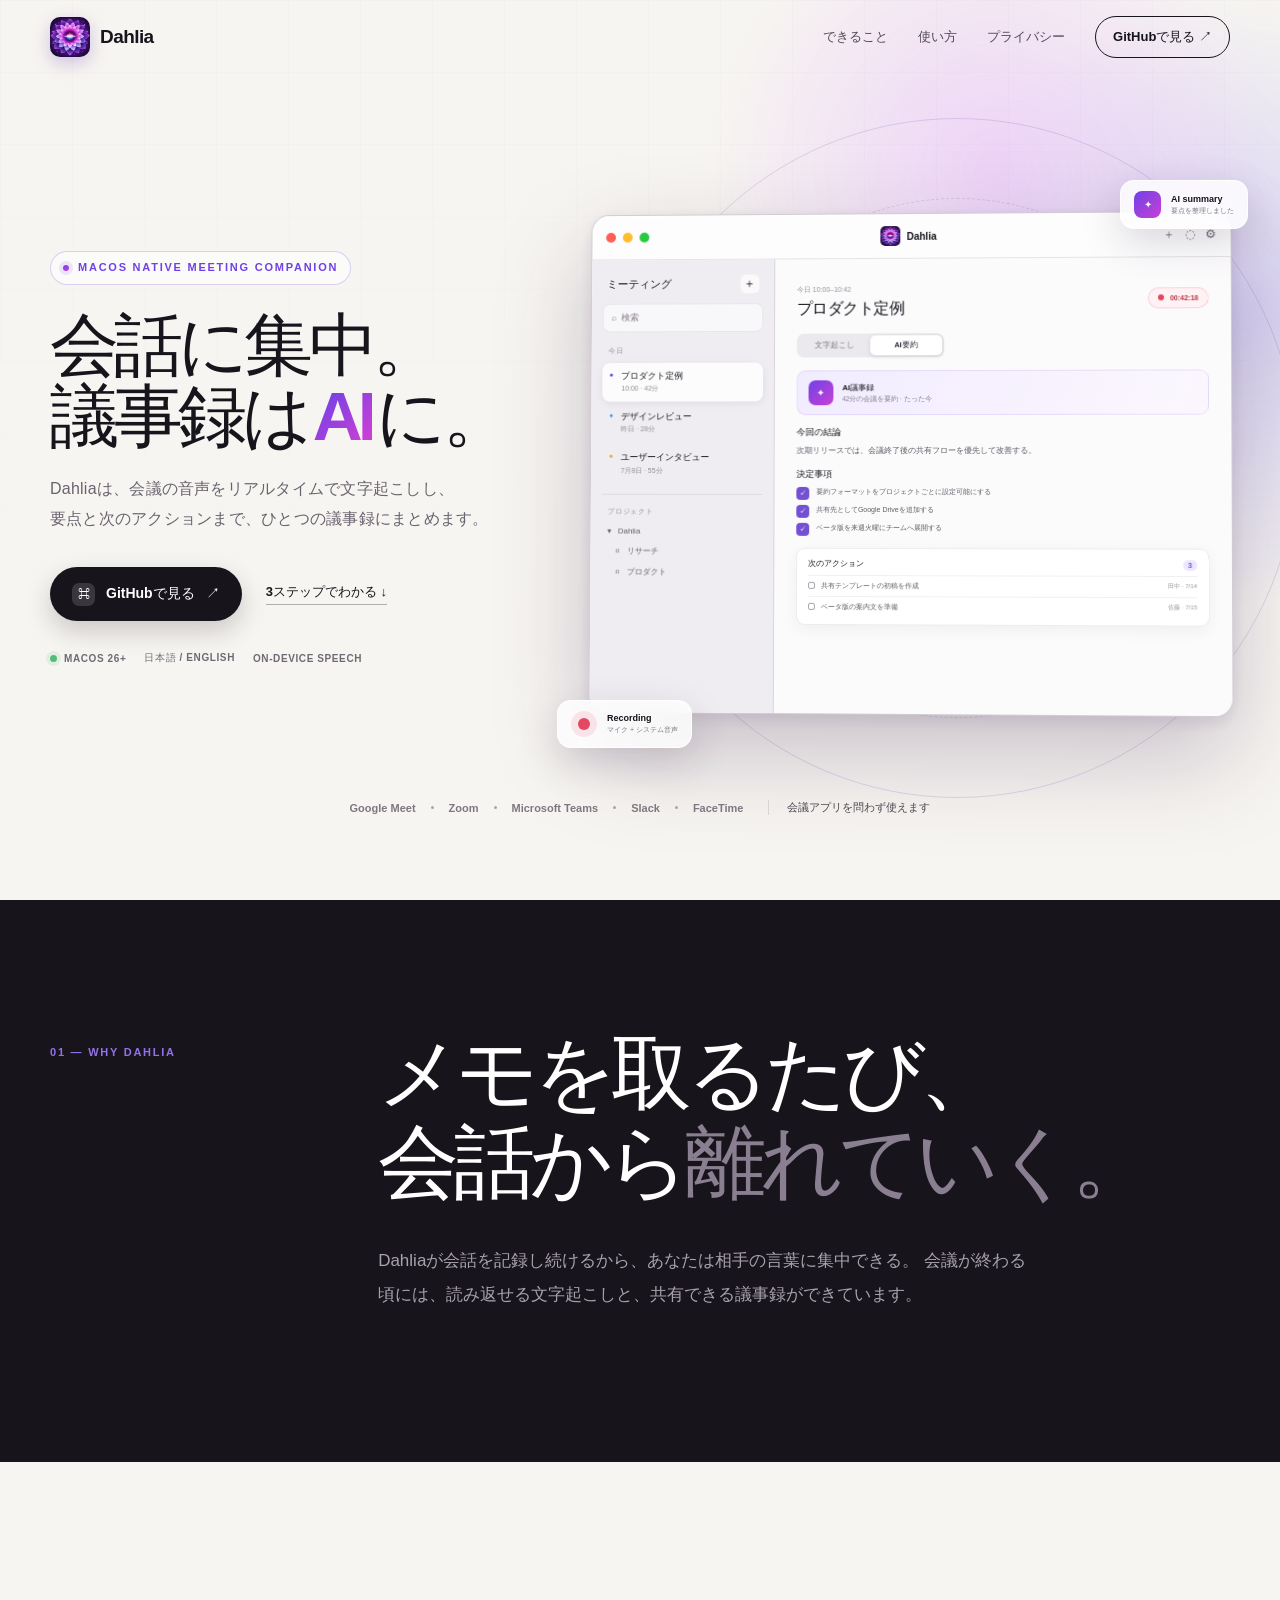
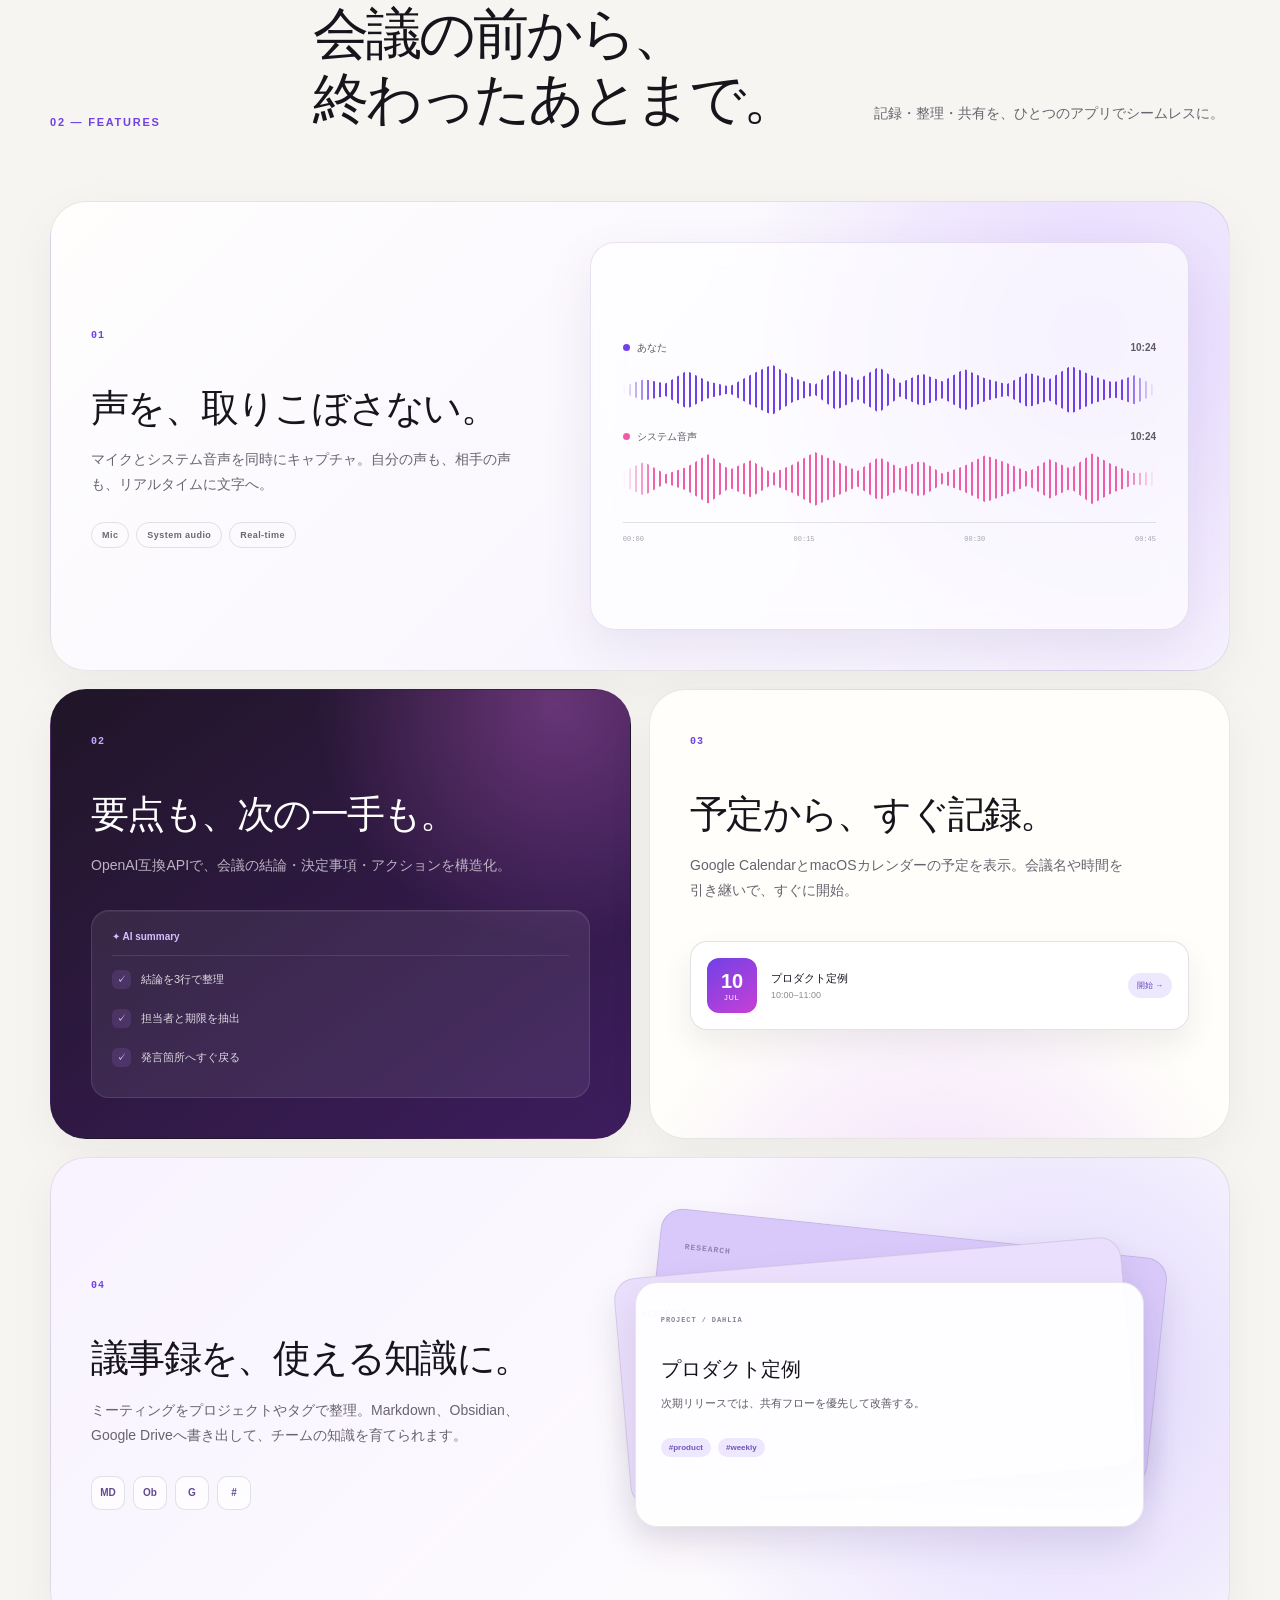
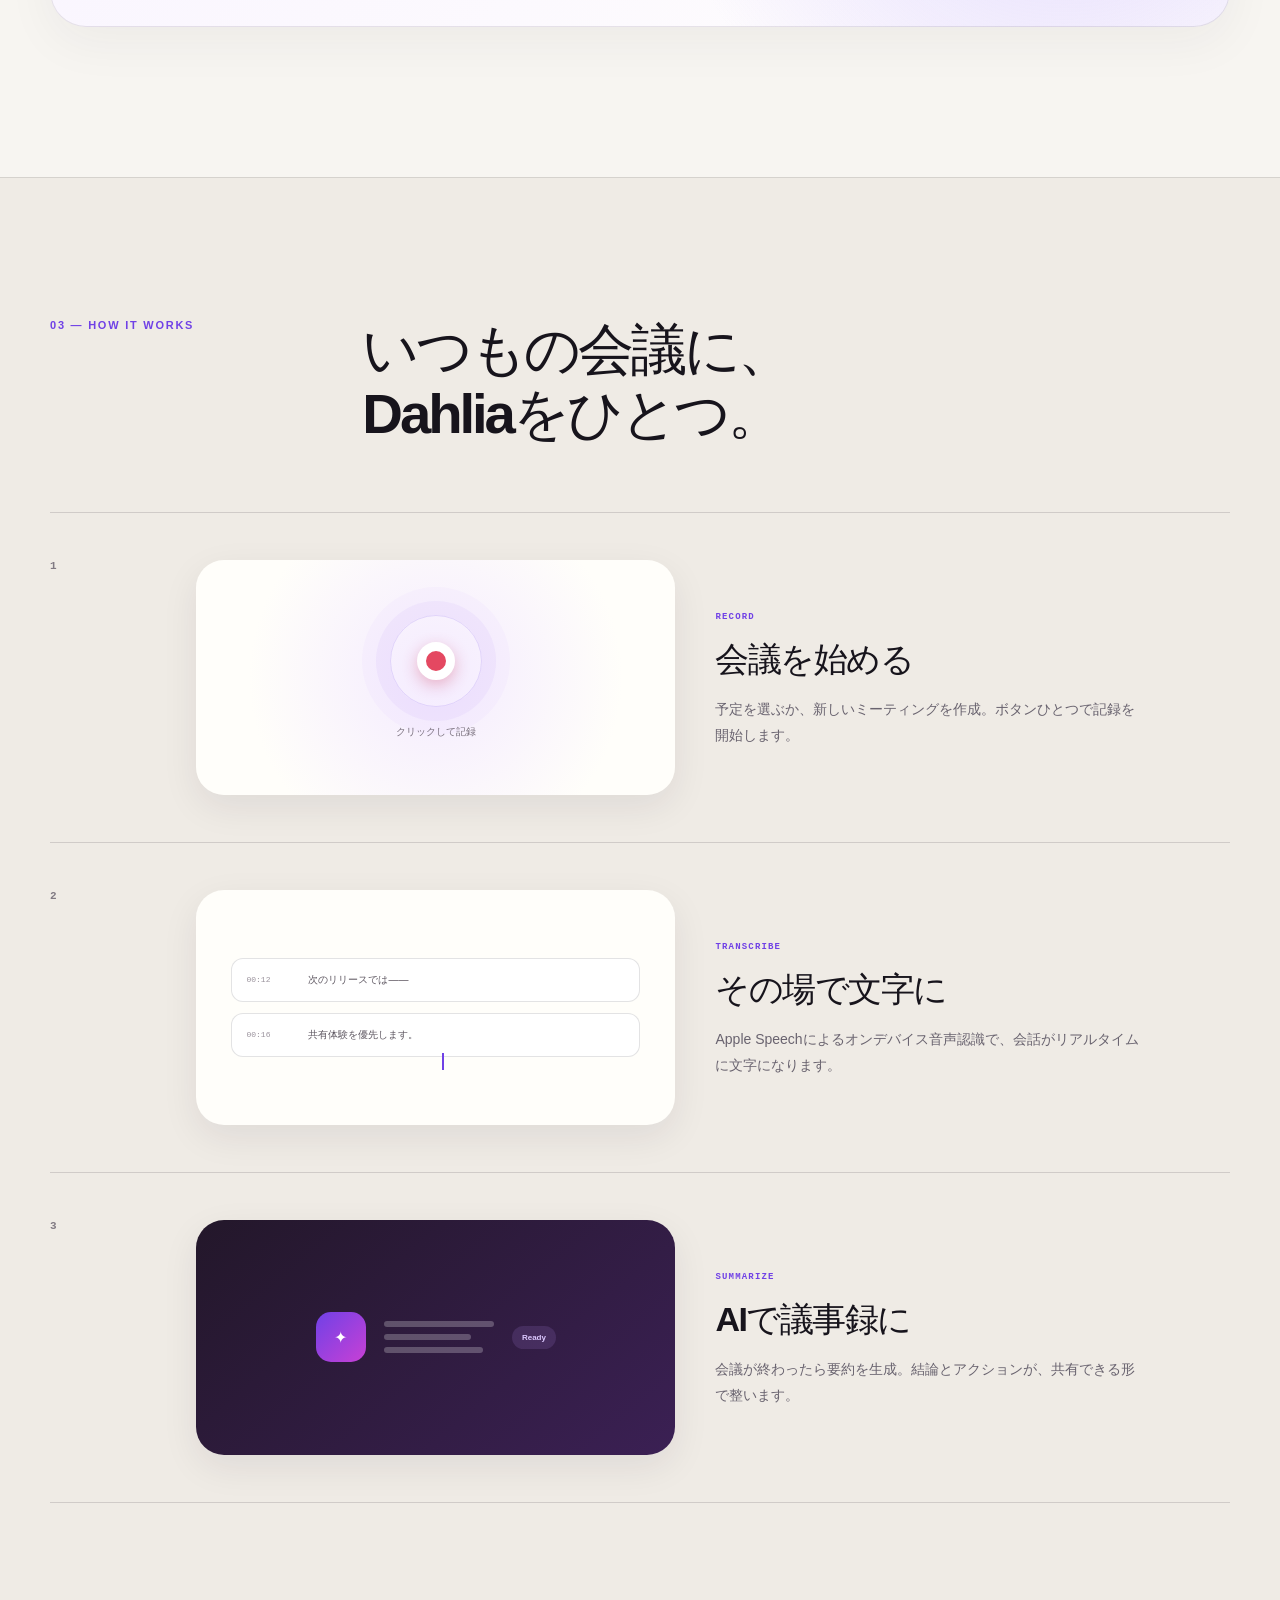
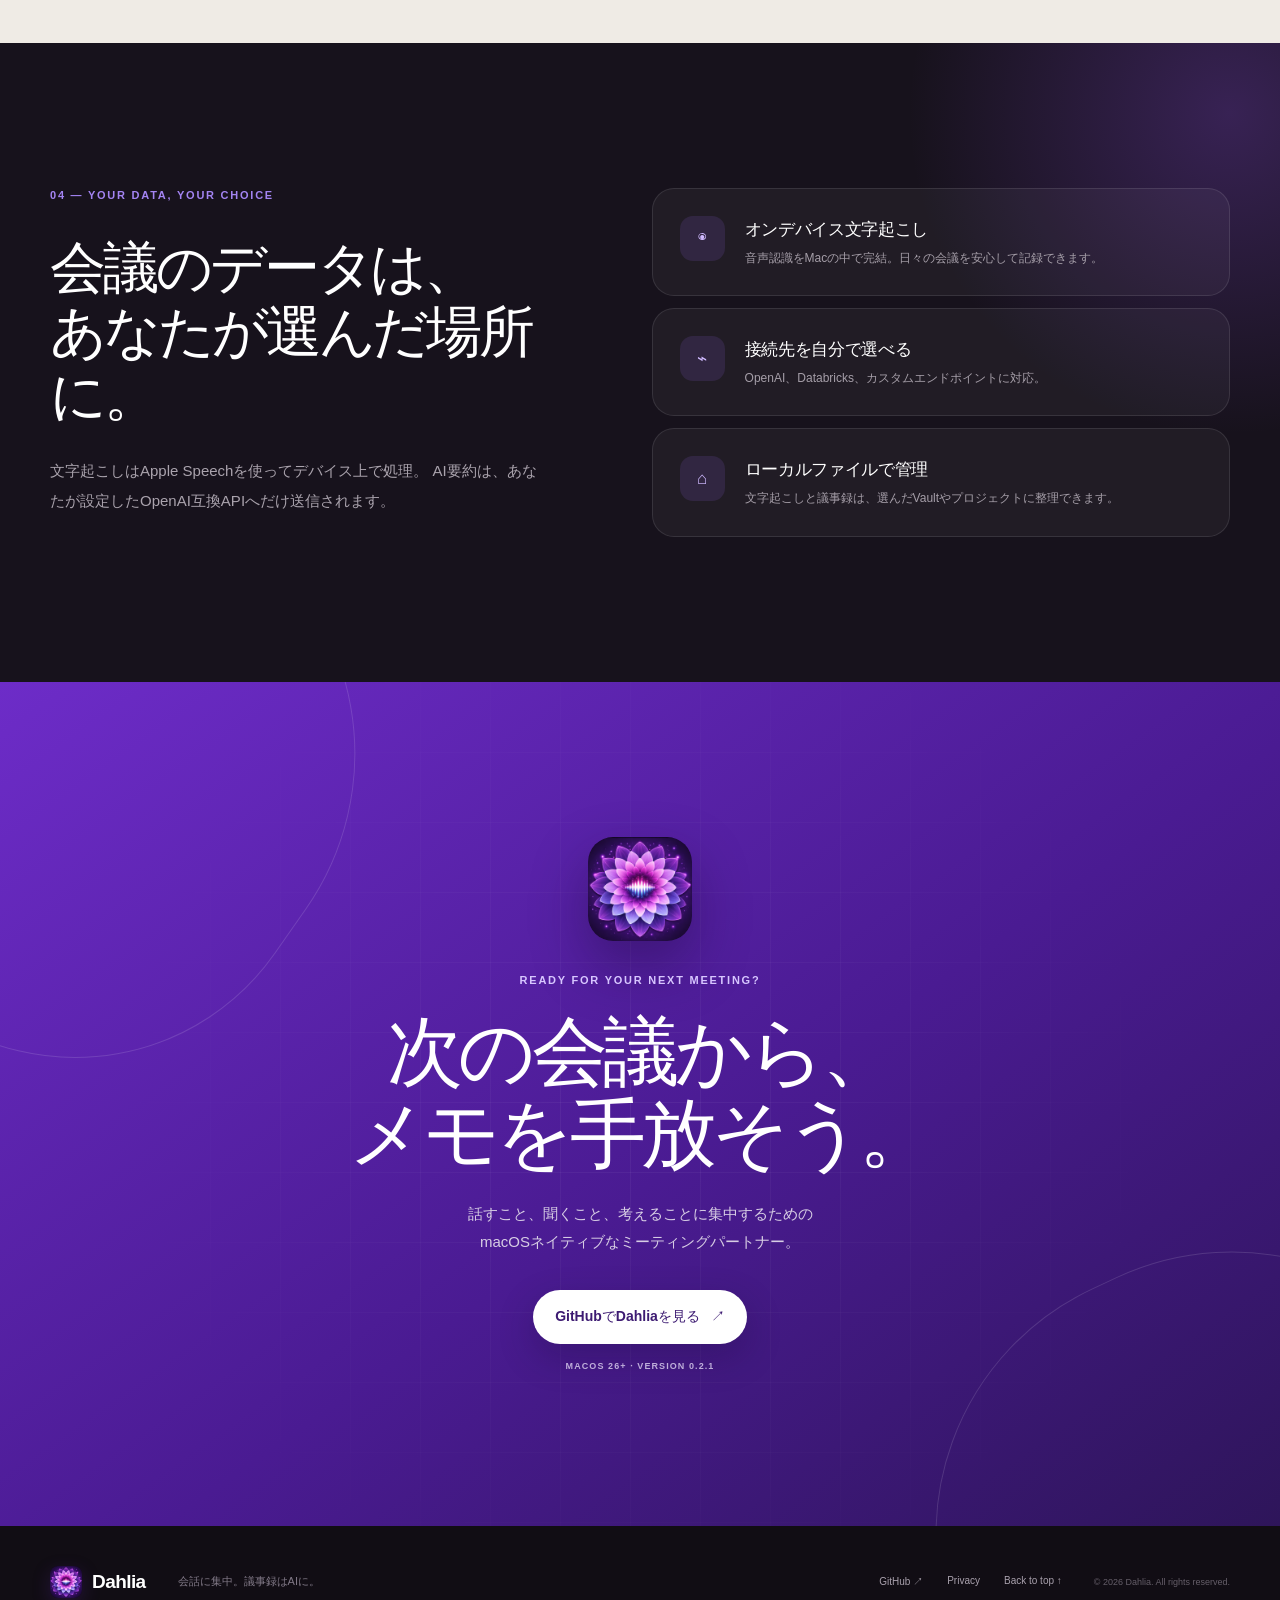
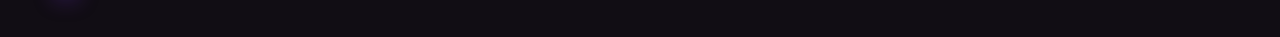
==== index.html @ df92b635 "Create Dahlia landing page" ====
<!doctype html>
<html lang="ja">
  <head>
    <meta charset="UTF-8" />
    <meta name="viewport" content="width=device-width, initial-scale=1.0" />
    <meta name="theme-color" content="#f7f5f1" />
    <meta
      name="description"
      content="Dahliaは、マイクとシステム音声を同時に文字起こしし、AIで議事録をまとめるmacOSネイティブアプリです。"
    />
    <meta property="og:type" content="website" />
    <meta property="og:locale" content="ja_JP" />
    <meta property="og:site_name" content="Dahlia" />
    <meta property="og:title" content="Dahlia — 会話に集中。議事録はAIに。" />
    <meta
      property="og:description"
      content="会議をリアルタイムで文字起こし。要点もアクションも、AIがひとつの議事録に。"
    />
    <meta
      property="og:url"
      content="https://dahlia-mtg.github.io/dahlia.github.io/"
    />
    <meta
      property="og:image"
      content="https://dahlia-mtg.github.io/dahlia.github.io/assets/og.png"
    />
    <meta name="twitter:card" content="summary_large_image" />
    <meta name="twitter:title" content="Dahlia — 会話に集中。議事録はAIに。" />
    <meta
      name="twitter:description"
      content="会議をリアルタイムで文字起こし。要点もアクションも、AIがひとつの議事録に。"
    />
    <meta
      name="twitter:image"
      content="https://dahlia-mtg.github.io/dahlia.github.io/assets/og.png"
    />
    <link rel="canonical" href="https://dahlia-mtg.github.io/dahlia.github.io/" />
    <link rel="icon" type="image/png" href="assets/app-icon.png" />
    <link rel="apple-touch-icon" href="assets/app-icon.png" />
    <link rel="manifest" href="site.webmanifest" />
    <link rel="stylesheet" href="styles.css" />
    <title>Dahlia — 会話に集中。議事録はAIに。</title>
  </head>
  <body>
    <a class="skip-link" href="#main">本文へスキップ</a>

    <header class="site-header" data-header>
      <div class="nav-shell">
        <a class="brand" href="#top" aria-label="Dahlia トップへ">
          <img src="assets/app-icon.png" alt="" width="40" height="40" />
          <span>Dahlia</span>
        </a>

        <button
          class="nav-toggle"
          type="button"
          aria-expanded="false"
          aria-controls="site-nav"
          aria-label="メニューを開く"
          data-nav-toggle
        >
          <span></span><span></span>
        </button>

        <nav id="site-nav" class="site-nav" aria-label="メインナビゲーション" data-nav>
          <a href="#features">できること</a>
          <a href="#workflow">使い方</a>
          <a href="#privacy">プライバシー</a>
          <a
            class="nav-cta"
            href="https://github.com/mats16/dahlia"
            target="_blank"
            rel="noreferrer"
          >
            GitHubで見る <span aria-hidden="true">↗</span>
          </a>
        </nav>
      </div>
    </header>

    <main id="main">
      <section class="hero" id="top">
        <div class="hero-glow" aria-hidden="true"></div>
        <div class="hero-grid" aria-hidden="true"></div>
        <div class="section-shell hero-layout">
          <div class="hero-copy">
            <div class="eyebrow reveal">macOS native meeting companion</div>
            <h1 class="reveal reveal-delay-1">
              会話に集中。<br />
              議事録は<span>AI</span>に。
            </h1>
            <p class="hero-lead reveal reveal-delay-2">
              Dahliaは、会議の音声をリアルタイムで文字起こしし、<br class="desktop-break" />
              要点と次のアクションまで、ひとつの議事録にまとめます。
            </p>
            <div class="hero-actions reveal reveal-delay-3">
              <a
                class="button button-primary"
                href="https://github.com/mats16/dahlia"
                target="_blank"
                rel="noreferrer"
              >
                <span class="button-mark" aria-hidden="true">⌘</span>
                GitHubで見る
                <span aria-hidden="true">↗</span>
              </a>
              <a class="text-link" href="#workflow">3ステップでわかる <span aria-hidden="true">↓</span></a>
            </div>
            <div class="hero-meta reveal reveal-delay-3" aria-label="動作情報">
              <span><i aria-hidden="true"></i> macOS 26+</span>
              <span>日本語 / English</span>
              <span>On-device speech</span>
            </div>
          </div>

          <div class="product-stage reveal reveal-delay-2" aria-label="Dahlia アプリの画面イメージ">
            <div class="stage-orbit stage-orbit-one" aria-hidden="true"></div>
            <div class="stage-orbit stage-orbit-two" aria-hidden="true"></div>
            <div class="floating-note note-one" aria-hidden="true">
              <span class="note-icon">✦</span>
              <span><b>AI summary</b><small>要点を整理しました</small></span>
            </div>
            <div class="floating-note note-two" aria-hidden="true">
              <span class="live-dot"></span>
              <span><b>Recording</b><small>マイク + システム音声</small></span>
            </div>

            <div class="mac-window">
              <div class="window-bar">
                <div class="traffic-lights" aria-hidden="true"><i></i><i></i><i></i></div>
                <div class="window-title">
                  <img src="assets/app-icon.png" alt="" width="20" height="20" />
                  <span>Dahlia</span>
                </div>
                <div class="window-actions" aria-hidden="true">＋ &nbsp; ◌ &nbsp; ⚙</div>
              </div>
              <div class="window-body">
                <aside class="app-sidebar">
                  <div class="sidebar-heading"><span>ミーティング</span><b>＋</b></div>
                  <div class="search-bar">⌕&nbsp;&nbsp;検索</div>
                  <small>今日</small>
                  <button class="meeting-row active" type="button" tabindex="-1">
                    <i class="meeting-icon purple">●</i>
                    <span><b>プロダクト定例</b><em>10:00 · 42分</em></span>
                  </button>
                  <button class="meeting-row" type="button" tabindex="-1">
                    <i class="meeting-icon blue">●</i>
                    <span><b>デザインレビュー</b><em>昨日 · 28分</em></span>
                  </button>
                  <button class="meeting-row" type="button" tabindex="-1">
                    <i class="meeting-icon amber">●</i>
                    <span><b>ユーザーインタビュー</b><em>7月8日 · 55分</em></span>
                  </button>
                  <div class="sidebar-projects">
                    <small>プロジェクト</small>
                    <p>▾ &nbsp; Dahlia</p>
                    <p>　⌗ &nbsp; リサーチ</p>
                    <p>　⌗ &nbsp; プロダクト</p>
                  </div>
                </aside>

                <div class="app-main">
                  <div class="meeting-header">
                    <div>
                      <small>今日 10:00–10:42</small>
                      <h2>プロダクト定例</h2>
                    </div>
                    <div class="record-badge"><i></i> 00:42:18</div>
                  </div>
                  <div class="app-tabs" role="tablist" aria-label="表示内容">
                    <button id="transcript-tab" type="button" role="tab" aria-selected="false" aria-controls="transcript-panel" data-app-tab="transcript">文字起こし</button>
                    <button id="summary-tab" class="active" type="button" role="tab" aria-selected="true" aria-controls="summary-panel" data-app-tab="summary">AI要約</button>
                  </div>

                  <div id="summary-panel" class="app-panel" role="tabpanel" aria-labelledby="summary-tab" data-app-panel="summary">
                    <div class="summary-intro">
                      <span class="sparkle">✦</span>
                      <div><b>AI議事録</b><small>42分の会議を要約 · たった今</small></div>
                    </div>
                    <div class="summary-block">
                      <h3>今回の結論</h3>
                      <p>次期リリースでは、会議終了後の共有フローを優先して改善する。</p>
                    </div>
                    <div class="summary-block">
                      <h3>決定事項</h3>
                      <ul>
                        <li><i>✓</i><span>要約フォーマットをプロジェクトごとに設定可能にする</span></li>
                        <li><i>✓</i><span>共有先としてGoogle Driveを追加する</span></li>
                        <li><i>✓</i><span>ベータ版を来週火曜にチームへ展開する</span></li>
                      </ul>
                    </div>
                    <div class="action-card">
                      <div><span>次のアクション</span><b>3</b></div>
                      <p><i></i> 共有テンプレートの初稿を作成 <small>田中 · 7/14</small></p>
                      <p><i></i> ベータ版の案内文を準備 <small>佐藤 · 7/15</small></p>
                    </div>
                  </div>

                  <div id="transcript-panel" class="app-panel transcript-panel" role="tabpanel" aria-labelledby="transcript-tab" data-app-panel="transcript" hidden>
                    <div class="transcript-line">
                      <time>00:38:12</time><span class="speaker speaker-a">田</span>
                      <p><b>田中</b>では次期リリースでは、まず共有フローを優先しましょう。</p>
                    </div>
                    <div class="transcript-line">
                      <time>00:38:24</time><span class="speaker speaker-b">佐</span>
                      <p><b>佐藤</b>賛成です。テンプレートの初稿は今週中に用意します。</p>
                    </div>
                    <div class="transcript-line">
                      <time>00:39:03</time><span class="speaker speaker-c">鈴</span>
                      <p><b>鈴木</b>Google Driveへの書き出しも一緒に試せると良さそうです。</p>
                    </div>
                    <div class="transcript-line current">
                      <time>00:42:18</time><span class="speaker speaker-a">田</span>
                      <p><b>田中</b>では担当と期限を確認して、今日は終わりにしましょう。<i></i></p>
                    </div>
                    <div class="listening-line"><i></i> 音声を認識しています…</div>
                  </div>
                </div>
              </div>
            </div>
          </div>
        </div>

        <div class="section-shell proof-strip reveal">
          <span>Google Meet</span><i></i><span>Zoom</span><i></i><span>Microsoft Teams</span><i></i><span>Slack</span><i></i><span>FaceTime</span>
          <strong>会議アプリを問わず使えます</strong>
        </div>
      </section>

      <section class="statement-section">
        <div class="section-shell statement-grid">
          <p class="section-index reveal">01 — WHY DAHLIA</p>
          <div>
            <h2 class="statement reveal">
              メモを取るたび、<br />
              会話から<span>離れていく。</span>
            </h2>
            <p class="statement-copy reveal">
              Dahliaが会話を記録し続けるから、あなたは相手の言葉に集中できる。
              会議が終わる頃には、読み返せる文字起こしと、共有できる議事録ができています。
            </p>
          </div>
        </div>
      </section>

      <section class="features-section" id="features">
        <div class="section-shell">
          <div class="section-heading reveal">
            <p class="section-index">02 — FEATURES</p>
            <h2>会議の前から、<br />終わったあとまで。</h2>
            <p>記録・整理・共有を、ひとつのアプリでシームレスに。</p>
          </div>

          <div class="bento-grid">
            <article class="feature-card feature-card-wide feature-audio reveal">
              <div class="feature-copy">
                <span class="feature-number">01</span>
                <h3>声を、取りこぼさない。</h3>
                <p>マイクとシステム音声を同時にキャプチャ。自分の声も、相手の声も、リアルタイムに文字へ。</p>
                <div class="feature-tags"><span>Mic</span><span>System audio</span><span>Real-time</span></div>
              </div>
              <div class="wave-visual" aria-hidden="true">
                <div class="wave-label"><span><i class="mic-dot"></i> あなた</span><span>10:24</span></div>
                <div class="waveform wave-one"></div>
                <div class="wave-label"><span><i class="system-dot"></i> システム音声</span><span>10:24</span></div>
                <div class="waveform wave-two"></div>
                <div class="wave-time"><span>00:00</span><span>00:15</span><span>00:30</span><span>00:45</span></div>
              </div>
            </article>

            <article class="feature-card feature-summary reveal">
              <span class="feature-number">02</span>
              <h3>要点も、次の一手も。</h3>
              <p>OpenAI互換APIで、会議の結論・決定事項・アクションを構造化。</p>
              <div class="mini-summary" aria-hidden="true">
                <span>✦ AI summary</span>
                <p><i>✓</i> 結論を3行で整理</p>
                <p><i>✓</i> 担当者と期限を抽出</p>
                <p><i>✓</i> 発言箇所へすぐ戻る</p>
              </div>
            </article>

            <article class="feature-card feature-calendar reveal">
              <span class="feature-number">03</span>
              <h3>予定から、すぐ記録。</h3>
              <p>Google CalendarとmacOSカレンダーの予定を表示。会議名や時間を引き継いで、すぐに開始。</p>
              <div class="calendar-visual" aria-hidden="true">
                <div class="calendar-day"><b>10</b><span>JUL</span></div>
                <div><b>プロダクト定例</b><span>10:00–11:00</span></div>
                <em>開始 →</em>
              </div>
            </article>

            <article class="feature-card feature-card-wide feature-organize reveal">
              <div class="feature-copy">
                <span class="feature-number">04</span>
                <h3>議事録を、使える知識に。</h3>
                <p>ミーティングをプロジェクトやタグで整理。Markdown、Obsidian、Google Driveへ書き出して、チームの知識を育てられます。</p>
                <div class="export-row" aria-label="対応する整理・共有先">
                  <span>MD</span><span>Ob</span><span>G</span><span>#</span>
                </div>
              </div>
              <div class="folder-visual" aria-hidden="true">
                <div class="folder-card folder-back"><span>RESEARCH</span></div>
                <div class="folder-card folder-middle"><span>MEETINGS</span></div>
                <div class="folder-card folder-front">
                  <small>PROJECT / DAHLIA</small>
                  <h4>プロダクト定例</h4>
                  <p>次期リリースでは、共有フローを優先して改善する。</p>
                  <div><span>#product</span><span>#weekly</span></div>
                </div>
              </div>
            </article>
          </div>
        </div>
      </section>

      <section class="workflow-section" id="workflow">
        <div class="section-shell">
          <div class="workflow-heading reveal">
            <p class="section-index">03 — HOW IT WORKS</p>
            <h2>いつもの会議に、<br />Dahliaをひとつ。</h2>
          </div>

          <ol class="steps-list">
            <li class="step reveal">
              <span class="step-number">1</span>
              <div class="step-visual step-record" aria-hidden="true">
                <span class="record-ring"><i></i></span>
                <p>クリックして記録</p>
              </div>
              <div class="step-copy"><small>RECORD</small><h3>会議を始める</h3><p>予定を選ぶか、新しいミーティングを作成。ボタンひとつで記録を開始します。</p></div>
            </li>
            <li class="step reveal">
              <span class="step-number">2</span>
              <div class="step-visual step-transcribe" aria-hidden="true">
                <div><span>00:12</span><p>次のリリースでは——</p></div>
                <div><span>00:16</span><p>共有体験を優先します。</p></div>
                <i></i>
              </div>
              <div class="step-copy"><small>TRANSCRIBE</small><h3>その場で文字に</h3><p>Apple Speechによるオンデバイス音声認識で、会話がリアルタイムに文字になります。</p></div>
            </li>
            <li class="step reveal">
              <span class="step-number">3</span>
              <div class="step-visual step-summarize" aria-hidden="true">
                <span>✦</span><div><i></i><i></i><i></i></div><b>Ready</b>
              </div>
              <div class="step-copy"><small>SUMMARIZE</small><h3>AIで議事録に</h3><p>会議が終わったら要約を生成。結論とアクションが、共有できる形で整います。</p></div>
            </li>
          </ol>
        </div>
      </section>

      <section class="privacy-section" id="privacy">
        <div class="privacy-glow" aria-hidden="true"></div>
        <div class="section-shell privacy-layout">
          <div class="privacy-copy reveal">
            <p class="section-index">04 — YOUR DATA, YOUR CHOICE</p>
            <h2>会議のデータは、<br />あなたが選んだ場所に。</h2>
            <p>
              文字起こしはApple Speechを使ってデバイス上で処理。
              AI要約は、あなたが設定したOpenAI互換APIへだけ送信されます。
            </p>
          </div>
          <div class="privacy-cards">
            <article class="privacy-card reveal">
              <span class="privacy-icon" aria-hidden="true">◉</span>
              <div><h3>オンデバイス文字起こし</h3><p>音声認識をMacの中で完結。日々の会議を安心して記録できます。</p></div>
            </article>
            <article class="privacy-card reveal">
              <span class="privacy-icon" aria-hidden="true">⌁</span>
              <div><h3>接続先を自分で選べる</h3><p>OpenAI、Databricks、カスタムエンドポイントに対応。</p></div>
            </article>
            <article class="privacy-card reveal">
              <span class="privacy-icon" aria-hidden="true">⌂</span>
              <div><h3>ローカルファイルで管理</h3><p>文字起こしと議事録は、選んだVaultやプロジェクトに整理できます。</p></div>
            </article>
          </div>
        </div>
      </section>

      <section class="final-cta">
        <div class="cta-petal cta-petal-a" aria-hidden="true"></div>
        <div class="cta-petal cta-petal-b" aria-hidden="true"></div>
        <div class="section-shell cta-inner reveal">
          <img src="assets/app-icon.png" alt="Dahlia" width="104" height="104" />
          <p class="section-index">READY FOR YOUR NEXT MEETING?</p>
          <h2>次の会議から、<br />メモを手放そう。</h2>
          <p>話すこと、聞くこと、考えることに集中するための<br />macOSネイティブなミーティングパートナー。</p>
          <a
            class="button button-light"
            href="https://github.com/mats16/dahlia"
            target="_blank"
            rel="noreferrer"
          >
            GitHubでDahliaを見る <span aria-hidden="true">↗</span>
          </a>
          <span class="cta-meta">macOS 26+ · Version 0.2.1</span>
        </div>
      </section>
    </main>

    <footer class="site-footer">
      <div class="section-shell footer-inner">
        <a class="brand footer-brand" href="#top">
          <img src="assets/app-icon.png" alt="" width="32" height="32" />
          <span>Dahlia</span>
        </a>
        <p>会話に集中。議事録はAIに。</p>
        <div class="footer-links">
          <a href="https://github.com/mats16/dahlia" target="_blank" rel="noreferrer">GitHub ↗</a>
          <a href="#privacy">Privacy</a>
          <a href="#top">Back to top ↑</a>
        </div>
        <small>© 2026 Dahlia. All rights reserved.</small>
      </div>
    </footer>

    <script src="script.js" defer></script>
  </body>
</html>
---- styles.css ----
:root {
  color-scheme: light;
  --paper: #f7f5f1;
  --card: #fffefa;
  --ink: #17141c;
  --muted: #69636f;
  --line: rgba(31, 24, 37, 0.12);
  --violet: #7041e6;
  --violet-deep: #4b1eaa;
  --magenta: #c840d5;
  --radius-lg: 36px;
  --shell: min(1180px, calc(100% - 48px));
  font-family: -apple-system, BlinkMacSystemFont, "SF Pro Display", "Hiragino Sans", "Yu Gothic UI", sans-serif;
  font-synthesis: none;
  text-rendering: optimizeLegibility;
}

* {
  box-sizing: border-box;
}

html {
  scroll-behavior: smooth;
  scroll-padding-top: 96px;
}

body {
  margin: 0;
  color: var(--ink);
  background: var(--paper);
  overflow-x: hidden;
}

body.nav-open {
  overflow: hidden;
}

a {
  color: inherit;
  text-decoration: none;
}

button,
a {
  -webkit-tap-highlight-color: transparent;
}

button,
input,
textarea,
select {
  font: inherit;
}

img {
  display: block;
  max-width: 100%;
}

.skip-link {
  position: fixed;
  top: 12px;
  left: 12px;
  z-index: 100;
  padding: 10px 16px;
  border-radius: 10px;
  background: var(--ink);
  color: white;
  transform: translateY(-150%);
  transition: transform 180ms ease;
}

.skip-link:focus {
  transform: translateY(0);
}

.section-shell {
  width: var(--shell);
  margin-inline: auto;
}

.site-header {
  position: fixed;
  inset: 0 0 auto;
  z-index: 50;
  padding: 16px 0;
  transition: padding 240ms ease, background 240ms ease, border-color 240ms ease;
  border-bottom: 1px solid transparent;
}

.site-header.scrolled {
  padding-block: 10px;
  background: rgba(247, 245, 241, 0.82);
  border-color: rgba(31, 24, 37, 0.08);
  -webkit-backdrop-filter: blur(20px) saturate(140%);
  backdrop-filter: blur(20px) saturate(140%);
}

.nav-shell {
  width: var(--shell);
  margin-inline: auto;
  display: flex;
  align-items: center;
  justify-content: space-between;
}

.brand {
  display: inline-flex;
  align-items: center;
  gap: 10px;
  font-size: 19px;
  font-weight: 740;
  letter-spacing: -0.03em;
}

.brand img {
  border-radius: 10px;
  box-shadow: 0 6px 18px rgba(91, 45, 163, 0.25);
}

.site-nav {
  display: flex;
  align-items: center;
  gap: 30px;
  font-size: 13px;
  font-weight: 650;
}

.site-nav > a:not(.nav-cta) {
  position: relative;
  color: #514b57;
}

.site-nav > a:not(.nav-cta)::after {
  content: "";
  position: absolute;
  inset: auto 0 -7px;
  height: 1px;
  background: var(--violet);
  transform: scaleX(0);
  transform-origin: right;
  transition: transform 180ms ease;
}

.site-nav > a:not(.nav-cta):hover::after {
  transform: scaleX(1);
  transform-origin: left;
}

.nav-cta {
  padding: 11px 17px;
  border: 1px solid var(--ink);
  border-radius: 99px;
  transition: color 180ms ease, background 180ms ease, transform 180ms ease;
}

.nav-cta:hover {
  color: white;
  background: var(--ink);
  transform: translateY(-1px);
}

.nav-toggle {
  display: none;
  width: 44px;
  height: 44px;
  border: 0;
  border-radius: 50%;
  background: transparent;
}

.nav-toggle span {
  display: block;
  width: 21px;
  height: 1.5px;
  margin: 6px auto;
  background: var(--ink);
  transition: transform 180ms ease;
}

.hero {
  position: relative;
  min-height: 100vh;
  padding: 148px 0 42px;
  overflow: hidden;
}

.hero-glow {
  position: absolute;
  width: 780px;
  height: 780px;
  right: -210px;
  top: -160px;
  border-radius: 50%;
  background:
    radial-gradient(circle at 36% 42%, rgba(225, 169, 255, 0.63), transparent 42%),
    radial-gradient(circle at 68% 60%, rgba(116, 100, 244, 0.36), transparent 45%);
  filter: blur(12px);
  opacity: 0.7;
}

.hero-grid {
  position: absolute;
  inset: 0;
  opacity: 0.24;
  background-image:
    linear-gradient(rgba(39, 28, 47, 0.07) 1px, transparent 1px),
    linear-gradient(90deg, rgba(39, 28, 47, 0.07) 1px, transparent 1px);
  background-size: 72px 72px;
  -webkit-mask-image: linear-gradient(to bottom, black, transparent 76%);
  mask-image: linear-gradient(to bottom, black, transparent 76%);
}

.hero-layout {
  position: relative;
  z-index: 2;
  display: grid;
  grid-template-columns: minmax(400px, 0.86fr) minmax(570px, 1.14fr);
  gap: 52px;
  align-items: center;
}

.eyebrow,
.section-index {
  margin: 0;
  font-size: 11px;
  line-height: 1.4;
  font-weight: 760;
  letter-spacing: 0.16em;
  text-transform: uppercase;
  color: var(--violet);
}

.eyebrow {
  display: inline-flex;
  align-items: center;
  gap: 9px;
  padding: 8px 12px;
  border: 1px solid rgba(112, 65, 230, 0.24);
  border-radius: 999px;
  background: rgba(255, 255, 255, 0.55);
}

.eyebrow::before {
  content: "";
  width: 6px;
  height: 6px;
  border-radius: 50%;
  background: linear-gradient(135deg, var(--violet), var(--magenta));
  box-shadow: 0 0 0 4px rgba(112, 65, 230, 0.12);
}

.hero h1 {
  max-width: 640px;
  margin: 25px 0 22px;
  font-size: clamp(54px, 5.4vw, 82px);
  line-height: 1.03;
  letter-spacing: -0.07em;
  font-weight: 780;
}

.hero h1 span {
  display: inline-block;
  margin-inline: 0.06em;
  color: transparent;
  background: linear-gradient(135deg, var(--violet) 15%, var(--magenta) 85%);
  -webkit-background-clip: text;
  background-clip: text;
}

.hero-lead {
  margin: 0;
  color: var(--muted);
  font-size: 16px;
  line-height: 1.85;
  letter-spacing: 0.015em;
}

.hero-actions {
  display: flex;
  align-items: center;
  gap: 24px;
  margin-top: 34px;
}

.button {
  min-height: 54px;
  display: inline-flex;
  align-items: center;
  justify-content: center;
  gap: 11px;
  padding: 0 22px;
  border-radius: 999px;
  font-size: 14px;
  font-weight: 720;
  transition: transform 180ms ease, box-shadow 180ms ease, background 180ms ease;
}

.button-primary {
  color: white;
  background: var(--ink);
  box-shadow: 0 10px 26px rgba(23, 20, 28, 0.2);
}

.button-primary:hover {
  transform: translateY(-2px);
  background: var(--violet-deep);
  box-shadow: 0 14px 34px rgba(78, 35, 166, 0.27);
}

.button-mark {
  width: 23px;
  height: 23px;
  display: grid;
  place-items: center;
  border-radius: 7px;
  background: rgba(255, 255, 255, 0.15);
  font-size: 12px;
}

.text-link {
  font-size: 13px;
  font-weight: 650;
  border-bottom: 1px solid rgba(23, 20, 28, 0.32);
  padding-bottom: 3px;
}

.hero-meta {
  display: flex;
  flex-wrap: wrap;
  gap: 10px 18px;
  margin-top: 30px;
  color: #706974;
  font-size: 10px;
  font-weight: 660;
  letter-spacing: 0.06em;
  text-transform: uppercase;
}

.hero-meta span {
  display: inline-flex;
  align-items: center;
  gap: 7px;
}

.hero-meta i {
  width: 7px;
  height: 7px;
  border-radius: 50%;
  background: #53bd77;
  box-shadow: 0 0 0 4px rgba(83, 189, 119, 0.13);
}

.product-stage {
  position: relative;
  padding: 64px 0 54px;
  isolation: isolate;
}

.stage-orbit {
  position: absolute;
  z-index: -1;
  border: 1px solid rgba(90, 49, 159, 0.16);
  border-radius: 50%;
}

.stage-orbit-one {
  width: 680px;
  height: 680px;
  left: 30px;
  top: -30px;
}

.stage-orbit-two {
  width: 520px;
  height: 520px;
  left: 110px;
  top: 50px;
  border-style: dashed;
}

.mac-window {
  position: relative;
  z-index: 2;
  width: 688px;
  max-width: 100%;
  aspect-ratio: 1.28;
  overflow: hidden;
  border: 1px solid rgba(48, 31, 60, 0.2);
  border-radius: 18px;
  background: #f8f7f8;
  box-shadow:
    0 38px 96px rgba(55, 31, 78, 0.25),
    0 5px 15px rgba(55, 31, 78, 0.1),
    inset 0 0 0 1px rgba(255, 255, 255, 0.88);
  transform: perspective(1600px) rotateY(-2.5deg) rotateX(1.5deg);
  transform-origin: center;
}

.window-bar {
  height: 45px;
  display: grid;
  grid-template-columns: 1fr auto 1fr;
  align-items: center;
  padding: 0 14px;
  border-bottom: 1px solid rgba(36, 25, 44, 0.11);
  background: rgba(255, 255, 255, 0.78);
}

.traffic-lights {
  display: flex;
  gap: 7px;
}

.traffic-lights i {
  width: 10px;
  height: 10px;
  border-radius: 50%;
  background: #ff5d57;
}

.traffic-lights i:nth-child(2) { background: #febc2e; }
.traffic-lights i:nth-child(3) { background: #28c840; }

.window-title {
  display: flex;
  align-items: center;
  gap: 6px;
  font-size: 10px;
  font-weight: 680;
}

.window-title img { border-radius: 5px; }

.window-actions {
  justify-self: end;
  color: #716b74;
  font-size: 12px;
}

.window-body {
  height: calc(100% - 45px);
  display: grid;
  grid-template-columns: 29% 71%;
}

.app-sidebar {
  position: relative;
  padding: 15px 11px;
  border-right: 1px solid rgba(36, 25, 44, 0.11);
  background: #efedf1;
  font-size: 9px;
}

.sidebar-heading {
  display: flex;
  align-items: center;
  justify-content: space-between;
  margin: 0 4px 10px;
  font-size: 11px;
  font-weight: 700;
}

.sidebar-heading b {
  width: 19px;
  height: 19px;
  display: grid;
  place-items: center;
  border-radius: 6px;
  background: rgba(255, 255, 255, 0.7);
  font-size: 12px;
}

.search-bar {
  padding: 7px 8px;
  margin-bottom: 14px;
  color: #817985;
  border: 1px solid rgba(35, 28, 42, 0.08);
  border-radius: 7px;
  background: rgba(255, 255, 255, 0.56);
}

.app-sidebar > small,
.sidebar-projects small {
  display: block;
  padding: 0 6px 5px;
  color: #958e98;
  font-size: 7px;
  font-weight: 700;
  letter-spacing: 0.11em;
  text-transform: uppercase;
}

.meeting-row {
  width: 100%;
  display: flex;
  gap: 8px;
  padding: 8px 7px;
  margin: 2px 0;
  border: 0;
  border-radius: 8px;
  color: inherit;
  background: transparent;
  text-align: left;
}

.meeting-row.active {
  background: rgba(255, 255, 255, 0.86);
  box-shadow: 0 2px 9px rgba(41, 28, 51, 0.07);
}

.meeting-row span {
  min-width: 0;
  display: flex;
  flex-direction: column;
  gap: 3px;
}

.meeting-row b {
  overflow: hidden;
  font-size: 8.5px;
  line-height: 1.2;
  white-space: nowrap;
  text-overflow: ellipsis;
}

.meeting-row em {
  color: #918a94;
  font-size: 7px;
  font-style: normal;
}

.meeting-icon {
  font-size: 7px;
}

.meeting-icon.purple { color: var(--violet); }
.meeting-icon.blue { color: #5795e5; }
.meeting-icon.amber { color: #e7a343; }

.sidebar-projects {
  padding-top: 12px;
  margin-top: 10px;
  border-top: 1px solid rgba(36, 25, 44, 0.08);
}

.sidebar-projects p {
  margin: 0;
  padding: 5px 6px;
  color: #645e67;
  font-size: 8px;
}

.app-main {
  padding: 19px 22px;
  background: #fcfbfc;
  overflow: hidden;
}

.meeting-header {
  display: flex;
  align-items: center;
  justify-content: space-between;
}

.meeting-header small {
  color: #98919b;
  font-size: 7px;
}

.meeting-header h2 {
  margin: 3px 0 0;
  font-size: 16px;
  letter-spacing: -0.03em;
}

.record-badge {
  display: flex;
  align-items: center;
  gap: 6px;
  padding: 6px 9px;
  border: 1px solid rgba(221, 68, 89, 0.18);
  border-radius: 999px;
  color: #bc3349;
  background: rgba(255, 241, 243, 0.9);
  font-size: 7px;
  font-weight: 700;
  font-variant-numeric: tabular-nums;
}

.record-badge i {
  width: 6px;
  height: 6px;
  border-radius: 50%;
  background: #e3485f;
  animation: pulse 1.8s ease-out infinite;
}

.app-tabs {
  display: inline-flex;
  padding: 2px;
  margin-top: 14px;
  border-radius: 7px;
  background: #ece9ee;
}

.app-tabs button {
  min-width: 72px;
  padding: 5px 10px;
  border: 0;
  border-radius: 5px;
  color: #777079;
  background: transparent;
  font-size: 7.5px;
  font-weight: 650;
  cursor: pointer;
}

.app-tabs button.active {
  color: #29242e;
  background: white;
  box-shadow: 0 1px 4px rgba(35, 27, 42, 0.14);
}

.app-panel {
  padding-top: 13px;
}

.summary-intro {
  display: flex;
  align-items: center;
  gap: 9px;
  padding: 9px 11px;
  border: 1px solid rgba(112, 65, 230, 0.13);
  border-radius: 9px;
  background: linear-gradient(110deg, rgba(240, 234, 255, 0.92), rgba(251, 244, 255, 0.58));
}

.summary-intro .sparkle {
  width: 25px;
  height: 25px;
  display: grid;
  place-items: center;
  border-radius: 7px;
  color: white;
  background: linear-gradient(135deg, var(--violet), var(--magenta));
  font-size: 10px;
}

.summary-intro div {
  display: flex;
  flex-direction: column;
  gap: 2px;
}

.summary-intro b { font-size: 8px; }
.summary-intro small { color: #857e88; font-size: 6.5px; }

.summary-block {
  margin-top: 12px;
}

.summary-block h3 {
  margin: 0 0 6px;
  font-size: 8.5px;
}

.summary-block p {
  margin: 0;
  color: #5f5963;
  font-size: 7.5px;
  line-height: 1.55;
}

.summary-block ul {
  display: grid;
  gap: 5px;
  padding: 0;
  margin: 0;
  list-style: none;
}

.summary-block li {
  display: flex;
  gap: 7px;
  align-items: flex-start;
  color: #5f5963;
  font-size: 7px;
  line-height: 1.35;
}

.summary-block li i {
  width: 13px;
  height: 13px;
  flex: 0 0 auto;
  display: grid;
  place-items: center;
  border-radius: 4px;
  color: white;
  background: #7352d2;
  font-size: 7px;
  font-style: normal;
}

.action-card {
  margin-top: 12px;
  padding: 10px 11px 7px;
  border: 1px solid rgba(39, 30, 47, 0.08);
  border-radius: 9px;
  background: white;
  box-shadow: 0 4px 15px rgba(48, 35, 59, 0.06);
}

.action-card > div {
  display: flex;
  justify-content: space-between;
  margin-bottom: 5px;
  font-size: 7.5px;
  font-weight: 700;
}

.action-card > div b {
  min-width: 14px;
  padding: 1px 4px;
  border-radius: 8px;
  color: #7855d6;
  background: #eee8ff;
  text-align: center;
}

.action-card p {
  display: grid;
  grid-template-columns: 7px 1fr auto;
  gap: 6px;
  align-items: center;
  padding: 5px 0;
  margin: 0;
  border-top: 1px solid rgba(39, 30, 47, 0.06);
  color: #625c65;
  font-size: 6.8px;
}

.action-card p i {
  width: 7px;
  height: 7px;
  border: 1px solid #aaa2ad;
  border-radius: 2px;
}

.action-card p small { color: #9a929d; font-size: 6px; }

.transcript-panel {
  display: grid;
  gap: 10px;
}

.transcript-panel[hidden] { display: none; }

.transcript-line {
  display: grid;
  grid-template-columns: 40px 22px 1fr;
  gap: 7px;
  align-items: start;
  padding: 8px 9px;
  border-radius: 8px;
}

.transcript-line.current { background: #f2eefb; }
.transcript-line time { padding-top: 3px; color: #99919b; font: 6.5px ui-monospace, monospace; }

.speaker {
  width: 20px;
  height: 20px;
  display: grid;
  place-items: center;
  border-radius: 6px;
  color: white;
  font-size: 7px;
  font-weight: 700;
}

.speaker-a { background: #7052cd; }
.speaker-b { background: #4e88bf; }
.speaker-c { background: #c07a48; }

.transcript-line p {
  margin: 0;
  color: #5e5862;
  font-size: 7px;
  line-height: 1.55;
}

.transcript-line p b { display: block; margin-bottom: 2px; color: #29242e; }
.transcript-line p i { display: inline-block; width: 1px; height: 8px; margin-left: 2px; background: var(--violet); animation: blink 1s steps(1) infinite; }

.listening-line {
  display: flex;
  align-items: center;
  gap: 6px;
  padding-left: 76px;
  color: #8f8791;
  font-size: 6.5px;
}

.listening-line i {
  width: 7px;
  height: 7px;
  border: 2px solid #c5bdcb;
  border-top-color: var(--violet);
  border-radius: 50%;
  animation: spin 0.8s linear infinite;
}

.floating-note {
  position: absolute;
  z-index: 4;
  display: flex;
  align-items: center;
  gap: 10px;
  padding: 10px 13px;
  border: 1px solid rgba(255, 255, 255, 0.84);
  border-radius: 14px;
  background: rgba(255, 255, 255, 0.82);
  box-shadow: 0 14px 38px rgba(48, 29, 65, 0.17);
  -webkit-backdrop-filter: blur(16px);
  backdrop-filter: blur(16px);
  animation: float 5s ease-in-out infinite;
}

.floating-note span:last-child {
  display: flex;
  flex-direction: column;
  gap: 2px;
}

.floating-note b { font-size: 9px; }
.floating-note small { color: #827a85; font-size: 7px; }

.note-one {
  right: -18px;
  top: 32px;
}

.note-two {
  left: -30px;
  bottom: 20px;
  animation-delay: -2.2s;
}

.note-icon {
  width: 27px;
  height: 27px;
  display: grid;
  place-items: center;
  border-radius: 8px;
  color: white;
  background: linear-gradient(135deg, var(--violet), var(--magenta));
  font-size: 10px;
}

.live-dot {
  width: 12px;
  height: 12px;
  margin: 7px;
  border-radius: 50%;
  background: #e54760;
  box-shadow: 0 0 0 7px rgba(229, 71, 96, 0.12);
}

.proof-strip {
  position: relative;
  z-index: 3;
  display: flex;
  align-items: center;
  justify-content: center;
  gap: 15px;
  padding-top: 32px;
  color: #7e7781;
  font-size: 11px;
  font-weight: 650;
}

.proof-strip i {
  width: 3px;
  height: 3px;
  border-radius: 50%;
  background: #aaa2ad;
}

.proof-strip strong {
  padding-left: 18px;
  margin-left: 10px;
  border-left: 1px solid var(--line);
  color: #4d4750;
  font-weight: 680;
}

.statement-section {
  color: white;
  background: var(--ink);
  padding: 145px 0 150px;
}

.statement-grid {
  display: grid;
  grid-template-columns: 0.35fr 1fr;
  gap: 30px;
}

.statement-section .section-index { color: #9272e8; }

.statement {
  margin: -16px 0 38px;
  font-size: clamp(45px, 6.3vw, 82px);
  line-height: 1.1;
  letter-spacing: -0.065em;
}

.statement span {
  color: #8a7f90;
}

.statement-copy {
  max-width: 650px;
  margin: 0;
  color: #a9a2ac;
  font-size: 17px;
  line-height: 2;
}

.features-section {
  padding: 140px 0 150px;
}

.section-heading {
  display: grid;
  grid-template-columns: 0.36fr 0.82fr 0.55fr;
  gap: 30px;
  align-items: end;
  margin-bottom: 70px;
}

.section-heading h2,
.workflow-heading h2,
.privacy-copy h2 {
  margin: 0;
  font-size: clamp(39px, 4.4vw, 62px);
  line-height: 1.14;
  letter-spacing: -0.055em;
}

.section-heading > p:last-child {
  margin: 0 0 5px;
  color: var(--muted);
  font-size: 14px;
  line-height: 1.75;
}

.bento-grid {
  display: grid;
  grid-template-columns: repeat(2, minmax(0, 1fr));
  gap: 18px;
}

.feature-card {
  position: relative;
  min-height: 440px;
  overflow: hidden;
  padding: 40px;
  border: 1px solid rgba(40, 31, 47, 0.1);
  border-radius: var(--radius-lg);
  background: var(--card);
  box-shadow: 0 15px 50px rgba(44, 33, 55, 0.05);
}

.feature-card-wide {
  grid-column: 1 / -1;
  min-height: 470px;
  display: grid;
  grid-template-columns: 0.85fr 1.15fr;
  align-items: center;
  gap: 56px;
}

.feature-number {
  display: inline-block;
  margin-bottom: 45px;
  color: var(--violet);
  font: 700 10px ui-monospace, SFMono-Regular, Menlo, monospace;
  letter-spacing: 0.1em;
}

.feature-card h3 {
  margin: 0 0 17px;
  font-size: clamp(29px, 3vw, 40px);
  line-height: 1.15;
  letter-spacing: -0.045em;
}

.feature-card p {
  max-width: 440px;
  margin: 0;
  color: var(--muted);
  font-size: 14px;
  line-height: 1.8;
}

.feature-tags {
  display: flex;
  flex-wrap: wrap;
  gap: 7px;
  margin-top: 25px;
}

.feature-tags span {
  padding: 7px 10px;
  border: 1px solid var(--line);
  border-radius: 999px;
  color: #6d6670;
  font-size: 9px;
  font-weight: 700;
  letter-spacing: 0.05em;
}

.feature-audio {
  background:
    radial-gradient(circle at 88% 28%, rgba(214, 194, 255, 0.58), transparent 32%),
    linear-gradient(135deg, #fffefd, #f5f0ff);
}

.wave-visual {
  align-self: stretch;
  display: flex;
  flex-direction: column;
  justify-content: center;
  padding: 32px;
  border: 1px solid rgba(93, 56, 156, 0.14);
  border-radius: 25px;
  background: rgba(255, 255, 255, 0.66);
  box-shadow: 0 20px 50px rgba(78, 53, 111, 0.09);
  -webkit-backdrop-filter: blur(14px);
  backdrop-filter: blur(14px);
}

.wave-label {
  display: flex;
  align-items: center;
  justify-content: space-between;
  margin: 12px 0 7px;
  color: #5f5963;
  font-size: 10px;
  font-weight: 700;
  font-variant-numeric: tabular-nums;
}

.wave-label span:first-child {
  display: flex;
  align-items: center;
  gap: 7px;
}

.wave-label i {
  width: 7px;
  height: 7px;
  border-radius: 50%;
}

.mic-dot { background: var(--violet); }
.system-dot { background: #ef5da8; }

.waveform {
  height: 56px;
  border-radius: 6px;
  background-size: 100% 100%;
  background-position: center;
  -webkit-mask-image: linear-gradient(90deg, transparent, black 6%, black 94%, transparent);
  mask-image: linear-gradient(90deg, transparent, black 6%, black 94%, transparent);
}

.wave-one {
  background: repeating-linear-gradient(90deg, #7041e6 0 2px, transparent 2px 6px);
  clip-path: polygon(0 44%, 4% 31%, 8% 39%, 12% 16%, 16% 35%, 20% 44%, 24% 23%, 28% 5%, 32% 29%, 36% 41%, 40% 14%, 44% 33%, 48% 9%, 52% 38%, 56% 21%, 60% 35%, 64% 13%, 68% 30%, 72% 40%, 76% 19%, 80% 31%, 84% 7%, 88% 25%, 92% 37%, 96% 24%, 100% 44%, 100% 56%, 96% 76%, 92% 63%, 88% 75%, 84% 93%, 80% 69%, 76% 81%, 72% 60%, 68% 70%, 64% 87%, 60% 65%, 56% 79%, 52% 62%, 48% 91%, 44% 67%, 40% 86%, 36% 59%, 32% 71%, 28% 95%, 24% 77%, 20% 56%, 16% 65%, 12% 84%, 8% 61%, 4% 69%, 0 56%);
}

.wave-two {
  background: repeating-linear-gradient(90deg, #ef5da8 0 2px, transparent 2px 6px);
  clip-path: polygon(0 37%, 4% 20%, 8% 42%, 12% 29%, 16% 6%, 20% 34%, 24% 17%, 28% 40%, 32% 24%, 36% 2%, 40% 19%, 44% 36%, 48% 11%, 52% 31%, 56% 18%, 60% 41%, 64% 27%, 68% 8%, 72% 22%, 76% 38%, 80% 15%, 84% 32%, 88% 5%, 92% 26%, 96% 40%, 100% 37%, 100% 63%, 96% 60%, 92% 74%, 88% 95%, 84% 68%, 80% 85%, 76% 62%, 72% 78%, 68% 92%, 64% 73%, 60% 59%, 56% 82%, 52% 69%, 48% 89%, 44% 64%, 40% 81%, 36% 98%, 32% 76%, 28% 60%, 24% 83%, 20% 66%, 16% 94%, 12% 71%, 8% 58%, 4% 80%, 0 63%);
}

.wave-time {
  display: flex;
  justify-content: space-between;
  padding-top: 12px;
  margin-top: 15px;
  border-top: 1px solid var(--line);
  color: #aaa3ad;
  font: 7px ui-monospace, SFMono-Regular, Menlo, monospace;
}

.feature-summary {
  color: white;
  background:
    radial-gradient(circle at 87% 3%, rgba(236, 117, 242, 0.31), transparent 36%),
    linear-gradient(145deg, #201527, #3d1d5e);
}

.feature-summary .feature-number { color: #c9a6ff; }
.feature-summary > p { color: #bdb3c4; }

.mini-summary {
  margin-top: 32px;
  padding: 20px;
  border: 1px solid rgba(255, 255, 255, 0.11);
  border-radius: 18px;
  background: rgba(255, 255, 255, 0.07);
  box-shadow: inset 0 1px rgba(255, 255, 255, 0.06);
}

.mini-summary > span {
  display: block;
  padding-bottom: 13px;
  margin-bottom: 4px;
  border-bottom: 1px solid rgba(255, 255, 255, 0.1);
  color: #d8bfff;
  font-size: 10px;
  font-weight: 700;
}

.mini-summary p {
  display: flex;
  align-items: center;
  gap: 10px;
  padding: 10px 0;
  color: #e0d9e3;
  font-size: 11px;
  line-height: 1.2;
}

.mini-summary i {
  width: 19px;
  height: 19px;
  display: grid;
  place-items: center;
  border-radius: 6px;
  color: #d8bfff;
  background: rgba(176, 126, 255, 0.14);
  font-size: 9px;
  font-style: normal;
}

.feature-calendar {
  background:
    radial-gradient(circle at 50% 130%, rgba(226, 186, 255, 0.5), transparent 49%),
    #fffefa;
}

.calendar-visual {
  display: grid;
  grid-template-columns: auto 1fr auto;
  gap: 14px;
  align-items: center;
  padding: 16px;
  margin-top: 38px;
  border: 1px solid var(--line);
  border-radius: 17px;
  background: white;
  box-shadow: 0 15px 30px rgba(54, 38, 67, 0.08);
}

.calendar-day {
  width: 50px;
  height: 55px;
  display: grid;
  place-items: center;
  align-content: center;
  border-radius: 12px;
  color: white;
  background: linear-gradient(145deg, var(--violet), var(--magenta));
}

.calendar-day b { font-size: 20px; line-height: 1; }
.calendar-day span { margin-top: 3px; font-size: 7px; letter-spacing: 0.15em; }
.calendar-visual > div:nth-child(2) { display: flex; flex-direction: column; gap: 4px; }
.calendar-visual > div:nth-child(2) b { font-size: 11px; }
.calendar-visual > div:nth-child(2) span { color: #908992; font-size: 9px; }
.calendar-visual em { padding: 7px 9px; border-radius: 99px; color: #6442bc; background: #eee8ff; font-size: 8px; font-style: normal; font-weight: 700; }

.feature-organize {
  background:
    radial-gradient(circle at 86% 52%, rgba(182, 160, 255, 0.42), transparent 39%),
    linear-gradient(135deg, #f8f3ff, #fffefd);
}

.export-row {
  display: flex;
  gap: 8px;
  margin-top: 28px;
}

.export-row span {
  width: 34px;
  height: 34px;
  display: grid;
  place-items: center;
  border: 1px solid var(--line);
  border-radius: 10px;
  color: #624a91;
  background: rgba(255, 255, 255, 0.7);
  font-size: 10px;
  font-weight: 800;
}

.folder-visual {
  position: relative;
  min-height: 330px;
}

.folder-card {
  position: absolute;
  width: 85%;
  min-height: 230px;
  left: 7.5%;
  padding: 25px;
  border: 1px solid rgba(68, 42, 95, 0.12);
  border-radius: 22px;
  box-shadow: 0 18px 35px rgba(53, 34, 74, 0.1);
}

.folder-back {
  top: 0;
  transform: rotate(6deg) translate(15px, 4px);
  background: #d8c9fa;
}

.folder-middle {
  top: 25px;
  transform: rotate(-5deg) translate(-14px, 4px);
  background: #eadffc;
}

.folder-back span,
.folder-middle span {
  color: rgba(65, 41, 90, 0.46);
  font: 700 8px ui-monospace, monospace;
  letter-spacing: 0.12em;
}

.folder-front {
  top: 55px;
  min-height: 245px;
  background: rgba(255, 255, 255, 0.94);
}

.folder-front small {
  color: #8c8097;
  font: 700 7px ui-monospace, monospace;
  letter-spacing: 0.13em;
}

.folder-front h4 {
  margin: 30px 0 12px;
  font-size: 20px;
}

.folder-front p {
  color: #5f5864;
  font-size: 11px;
  line-height: 1.6;
}

.folder-front div {
  display: flex;
  gap: 7px;
  margin-top: 25px;
}

.folder-front div span {
  padding: 5px 8px;
  border-radius: 99px;
  color: #7053bb;
  background: #eee8ff;
  font-size: 8px;
  font-weight: 700;
}

.workflow-section {
  padding: 140px 0;
  border-top: 1px solid var(--line);
  background: #efebe5;
}

.workflow-heading {
  display: grid;
  grid-template-columns: 0.36fr 1fr;
  margin-bottom: 65px;
}

.steps-list {
  padding: 0;
  margin: 0;
  border-top: 1px solid rgba(31, 24, 37, 0.15);
  list-style: none;
}

.step {
  display: grid;
  grid-template-columns: 0.12fr 0.54fr 0.58fr;
  gap: 40px;
  align-items: center;
  min-height: 330px;
  padding: 45px 0;
  border-bottom: 1px solid rgba(31, 24, 37, 0.15);
}

.step-number {
  align-self: start;
  padding-top: 2px;
  color: #817a83;
  font: 600 11px ui-monospace, monospace;
}

.step-visual {
  height: 235px;
  display: grid;
  place-items: center;
  overflow: hidden;
  border-radius: 28px;
  background: var(--card);
  box-shadow: 0 12px 36px rgba(39, 29, 48, 0.08);
}

.step-copy small {
  color: var(--violet);
  font: 700 9px ui-monospace, monospace;
  letter-spacing: 0.13em;
}

.step-copy h3 {
  margin: 14px 0 14px;
  font-size: 34px;
  letter-spacing: -0.045em;
}

.step-copy p {
  max-width: 430px;
  margin: 0;
  color: var(--muted);
  font-size: 14px;
  line-height: 1.85;
}

.step-record {
  align-content: center;
  gap: 18px;
  background: radial-gradient(circle, #f4ebff, #fffefa 70%);
}

.record-ring {
  width: 92px;
  height: 92px;
  display: grid;
  place-items: center;
  border: 1px solid rgba(112, 65, 230, 0.17);
  border-radius: 50%;
  box-shadow: 0 0 0 14px rgba(112, 65, 230, 0.05), 0 0 0 28px rgba(112, 65, 230, 0.025);
}

.record-ring i {
  width: 38px;
  height: 38px;
  border: 9px solid white;
  border-radius: 50%;
  background: #e44861;
  box-shadow: 0 5px 15px rgba(207, 57, 81, 0.32);
}

.step-record p {
  margin: 0;
  color: #786f7c;
  font-size: 10px;
  font-weight: 700;
}

.step-transcribe {
  position: relative;
  align-content: center;
  gap: 11px;
  padding: 35px;
}

.step-transcribe > div {
  width: 100%;
  display: grid;
  grid-template-columns: 50px 1fr;
  gap: 12px;
  align-items: center;
  padding: 14px;
  border: 1px solid var(--line);
  border-radius: 12px;
  background: white;
}

.step-transcribe span { color: #9a929c; font: 8px ui-monospace, monospace; }
.step-transcribe p { margin: 0; color: #5d5660; font-size: 10px; }
.step-transcribe i { position: absolute; width: 2px; height: 17px; left: 246px; bottom: 55px; background: var(--violet); animation: blink 1s steps(1) infinite; }

.step-summarize {
  grid-template-columns: auto auto auto;
  align-content: center;
  justify-content: center;
  gap: 18px;
  background: linear-gradient(140deg, #23172a, #3b2054);
}

.step-summarize > span {
  width: 50px;
  height: 50px;
  display: grid;
  place-items: center;
  border-radius: 15px;
  color: white;
  background: linear-gradient(135deg, var(--violet), var(--magenta));
}

.step-summarize > div { display: grid; gap: 7px; }
.step-summarize > div i { display: block; width: 110px; height: 6px; border-radius: 4px; background: rgba(255,255,255,.24); }
.step-summarize > div i:nth-child(2) { width: 87px; }
.step-summarize > div i:nth-child(3) { width: 99px; }
.step-summarize b { padding: 7px 10px; border-radius: 99px; color: #dcc9ff; background: rgba(192, 149, 255, 0.14); font-size: 8px; }

.privacy-section {
  position: relative;
  overflow: hidden;
  padding: 145px 0;
  color: white;
  background: #17121c;
}

.privacy-glow {
  position: absolute;
  width: 700px;
  height: 700px;
  right: -300px;
  top: -280px;
  border-radius: 50%;
  background: radial-gradient(circle, rgba(132, 71, 214, 0.3), transparent 65%);
}

.privacy-layout {
  position: relative;
  display: grid;
  grid-template-columns: 0.85fr 1fr;
  gap: 110px;
}

.privacy-copy .section-index { color: #a384f2; }

.privacy-copy h2 {
  margin: 33px 0 28px;
}

.privacy-copy > p:last-child {
  max-width: 500px;
  margin: 0;
  color: #aaa3ad;
  font-size: 15px;
  line-height: 1.95;
}

.privacy-cards {
  display: grid;
  gap: 12px;
}

.privacy-card {
  display: grid;
  grid-template-columns: auto 1fr;
  gap: 20px;
  padding: 27px;
  border: 1px solid rgba(255, 255, 255, 0.1);
  border-radius: 22px;
  background: rgba(255, 255, 255, 0.045);
}

.privacy-icon {
  width: 45px;
  height: 45px;
  display: grid;
  place-items: center;
  border-radius: 13px;
  color: #d0baff;
  background: rgba(151, 101, 231, 0.14);
  font-size: 17px;
}

.privacy-card h3 {
  margin: 2px 0 7px;
  font-size: 17px;
  letter-spacing: -0.02em;
}

.privacy-card p {
  margin: 0;
  color: #a59ea8;
  font-size: 12px;
  line-height: 1.7;
}

.final-cta {
  position: relative;
  overflow: hidden;
  padding: 155px 0;
  color: white;
  background: linear-gradient(145deg, #6d2cc8, #4a1b92 55%, #2e155a);
}

.final-cta::before {
  content: "";
  position: absolute;
  inset: 0;
  background-image:
    linear-gradient(rgba(255,255,255,.055) 1px, transparent 1px),
    linear-gradient(90deg, rgba(255,255,255,.055) 1px, transparent 1px);
  background-size: 70px 70px;
  -webkit-mask-image: radial-gradient(circle at center, black, transparent 72%);
  mask-image: radial-gradient(circle at center, black, transparent 72%);
}

.cta-petal {
  position: absolute;
  width: 570px;
  height: 570px;
  border: 1px solid rgba(255,255,255,.13);
  border-radius: 50% 50% 45% 55%;
}

.cta-petal-a { left: -220px; top: -210px; transform: rotate(35deg); }
.cta-petal-b { right: -230px; bottom: -300px; transform: rotate(-25deg); }

.cta-inner {
  position: relative;
  display: flex;
  flex-direction: column;
  align-items: center;
  text-align: center;
}

.cta-inner > img {
  margin-bottom: 32px;
  border-radius: 25px;
  box-shadow: 0 24px 55px rgba(25, 7, 52, 0.38);
}

.cta-inner .section-index { color: #d7c6ff; }

.cta-inner h2 {
  margin: 23px 0 25px;
  font-size: clamp(46px, 6vw, 76px);
  line-height: 1.08;
  letter-spacing: -0.06em;
}

.cta-inner > p:not(.section-index) {
  margin: 0;
  color: #d7cde4;
  font-size: 15px;
  line-height: 1.85;
}

.button-light {
  margin-top: 34px;
  color: #3d1b72;
  background: white;
  box-shadow: 0 13px 35px rgba(25, 7, 52, 0.25);
}

.button-light:hover {
  transform: translateY(-2px);
  box-shadow: 0 18px 42px rgba(25, 7, 52, 0.33);
}

.cta-meta {
  margin-top: 17px;
  color: #beaeda;
  font-size: 9px;
  font-weight: 700;
  letter-spacing: 0.12em;
  text-transform: uppercase;
}

.site-footer {
  color: white;
  background: #110d14;
}

.footer-inner {
  min-height: 112px;
  display: grid;
  grid-template-columns: auto 1fr auto auto;
  gap: 32px;
  align-items: center;
}

.footer-brand img { border-radius: 8px; }
.footer-inner > p { color: #817987; font-size: 11px; }
.footer-links { display: flex; gap: 24px; color: #a9a1ad; font-size: 10px; }
.footer-links a:hover { color: white; }
.footer-inner small { color: #655e69; font-size: 9px; }

.reveal {
  opacity: 0;
  transform: translateY(22px);
  transition: opacity 720ms cubic-bezier(.2,.7,.2,1), transform 720ms cubic-bezier(.2,.7,.2,1);
}

.reveal.is-visible {
  opacity: 1;
  transform: translateY(0);
}

.reveal-delay-1 { transition-delay: 80ms; }
.reveal-delay-2 { transition-delay: 160ms; }
.reveal-delay-3 { transition-delay: 240ms; }

@keyframes pulse {
  0% { box-shadow: 0 0 0 0 rgba(227, 72, 95, 0.48); }
  70% { box-shadow: 0 0 0 6px rgba(227, 72, 95, 0); }
  100% { box-shadow: 0 0 0 0 rgba(227, 72, 95, 0); }
}

@keyframes blink { 50% { opacity: 0; } }
@keyframes spin { to { transform: rotate(360deg); } }
@keyframes float { 0%, 100% { transform: translateY(0); } 50% { transform: translateY(-8px); } }

@media (max-width: 1100px) {
  :root { --shell: min(100% - 40px, 960px); }
  .hero { padding-top: 125px; }
  .hero-layout { grid-template-columns: 1fr; gap: 25px; }
  .hero-copy { max-width: 720px; }
  .product-stage { width: min(760px, 92%); margin-inline: auto; }
  .mac-window { margin-inline: auto; }
  .note-one { right: -10px; }
  .note-two { left: -20px; }
  .proof-strip { flex-wrap: wrap; }
  .section-heading { grid-template-columns: .32fr 1fr; }
  .section-heading > p:last-child { grid-column: 2; }
  .privacy-layout { gap: 60px; }
}

@media (max-width: 820px) {
  :root { --shell: calc(100% - 32px); }
  .site-header { padding-top: 11px; }
  .nav-toggle { display: block; position: relative; z-index: 2; }
  .nav-toggle[aria-expanded="true"] span:first-child { transform: translateY(3.75px) rotate(45deg); }
  .nav-toggle[aria-expanded="true"] span:last-child { transform: translateY(-3.75px) rotate(-45deg); }
  .site-nav {
    position: fixed;
    inset: 0;
    display: flex;
    flex-direction: column;
    justify-content: center;
    gap: 30px;
    color: white;
    background: rgba(20, 15, 24, 0.97);
    visibility: hidden;
    opacity: 0;
    transition: opacity 180ms ease, visibility 180ms ease;
  }
  .site-nav.open { visibility: visible; opacity: 1; }
  .site-nav > a:not(.nav-cta) { color: white; font-size: 25px; }
  .site-nav .nav-cta { border-color: rgba(255,255,255,.5); }
  .nav-toggle[aria-expanded="true"] span { background: white; }
  .hero { padding: 115px 0 36px; }
  .hero h1 { font-size: clamp(49px, 13vw, 70px); }
  .hero-lead { font-size: 14px; }
  .desktop-break { display: none; }
  .product-stage { width: 100%; margin-top: 10px; padding-bottom: 30px; }
  .mac-window { transform: none; }
  .floating-note { display: none; }
  .stage-orbit-one { width: 100%; height: auto; aspect-ratio: 1; left: 0; top: 0; }
  .stage-orbit-two { display: none; }
  .proof-strip strong { flex-basis: 100%; border: 0; padding: 7px 0 0; margin: 0; text-align: center; }
  .statement-section, .features-section, .workflow-section, .privacy-section { padding: 95px 0; }
  .statement-grid, .workflow-heading, .privacy-layout { grid-template-columns: 1fr; gap: 35px; }
  .statement { margin-top: 0; }
  .section-heading { grid-template-columns: 1fr; gap: 22px; margin-bottom: 48px; }
  .section-heading > p:last-child { grid-column: 1; }
  .feature-card-wide { grid-template-columns: 1fr; gap: 40px; }
  .feature-card { padding: 30px; }
  .step { grid-template-columns: 42px 1fr; gap: 20px; }
  .step-visual { grid-column: 2; }
  .step-copy { grid-column: 2; }
  .privacy-layout { gap: 50px; }
  .footer-inner { grid-template-columns: 1fr auto; padding: 30px 0; }
  .footer-inner > p { display: none; }
  .footer-links { justify-self: end; }
  .footer-inner small { grid-column: 1 / -1; }
}

@media (max-width: 600px) {
  .hero-actions { align-items: flex-start; flex-direction: column; gap: 18px; }
  .hero-meta { max-width: 320px; }
  .product-stage { width: 128%; margin-left: -14%; padding-top: 45px; }
  .mac-window { border-radius: 12px; }
  .window-bar { height: 35px; }
  .window-body { height: calc(100% - 35px); }
  .app-main { padding: 13px; }
  .proof-strip { gap: 9px; padding-top: 16px; font-size: 9px; }
  .statement { font-size: 43px; }
  .bento-grid { grid-template-columns: 1fr; }
  .feature-card-wide { grid-column: auto; }
  .feature-card { min-height: 420px; border-radius: 27px; }
  .feature-number { margin-bottom: 32px; }
  .feature-audio { min-height: 660px; }
  .wave-visual { padding: 20px; }
  .feature-organize { min-height: 690px; }
  .folder-card { width: 92%; left: 4%; }
  .step { grid-template-columns: 30px 1fr; min-height: unset; padding: 38px 0; }
  .step-visual { height: 210px; }
  .step-transcribe { padding: 22px; }
  .step-transcribe i { left: auto; right: 42px; bottom: 53px; }
  .step-copy h3 { font-size: 29px; }
  .privacy-card { grid-template-columns: 1fr; }
  .final-cta { padding: 105px 0; }
  .cta-inner h2 { font-size: 48px; }
  .footer-inner { grid-template-columns: 1fr; }
  .footer-links { justify-self: start; flex-wrap: wrap; gap: 18px; }
}

@media (prefers-reduced-motion: reduce) {
  html { scroll-behavior: auto; }
  *, *::before, *::after { animation-duration: 0.01ms !important; animation-iteration-count: 1 !important; scroll-behavior: auto !important; }
  .reveal { opacity: 1; transform: none; transition: none; }
}

:focus-visible {
  outline: 3px solid rgba(112, 65, 230, 0.55);
  outline-offset: 4px;
}
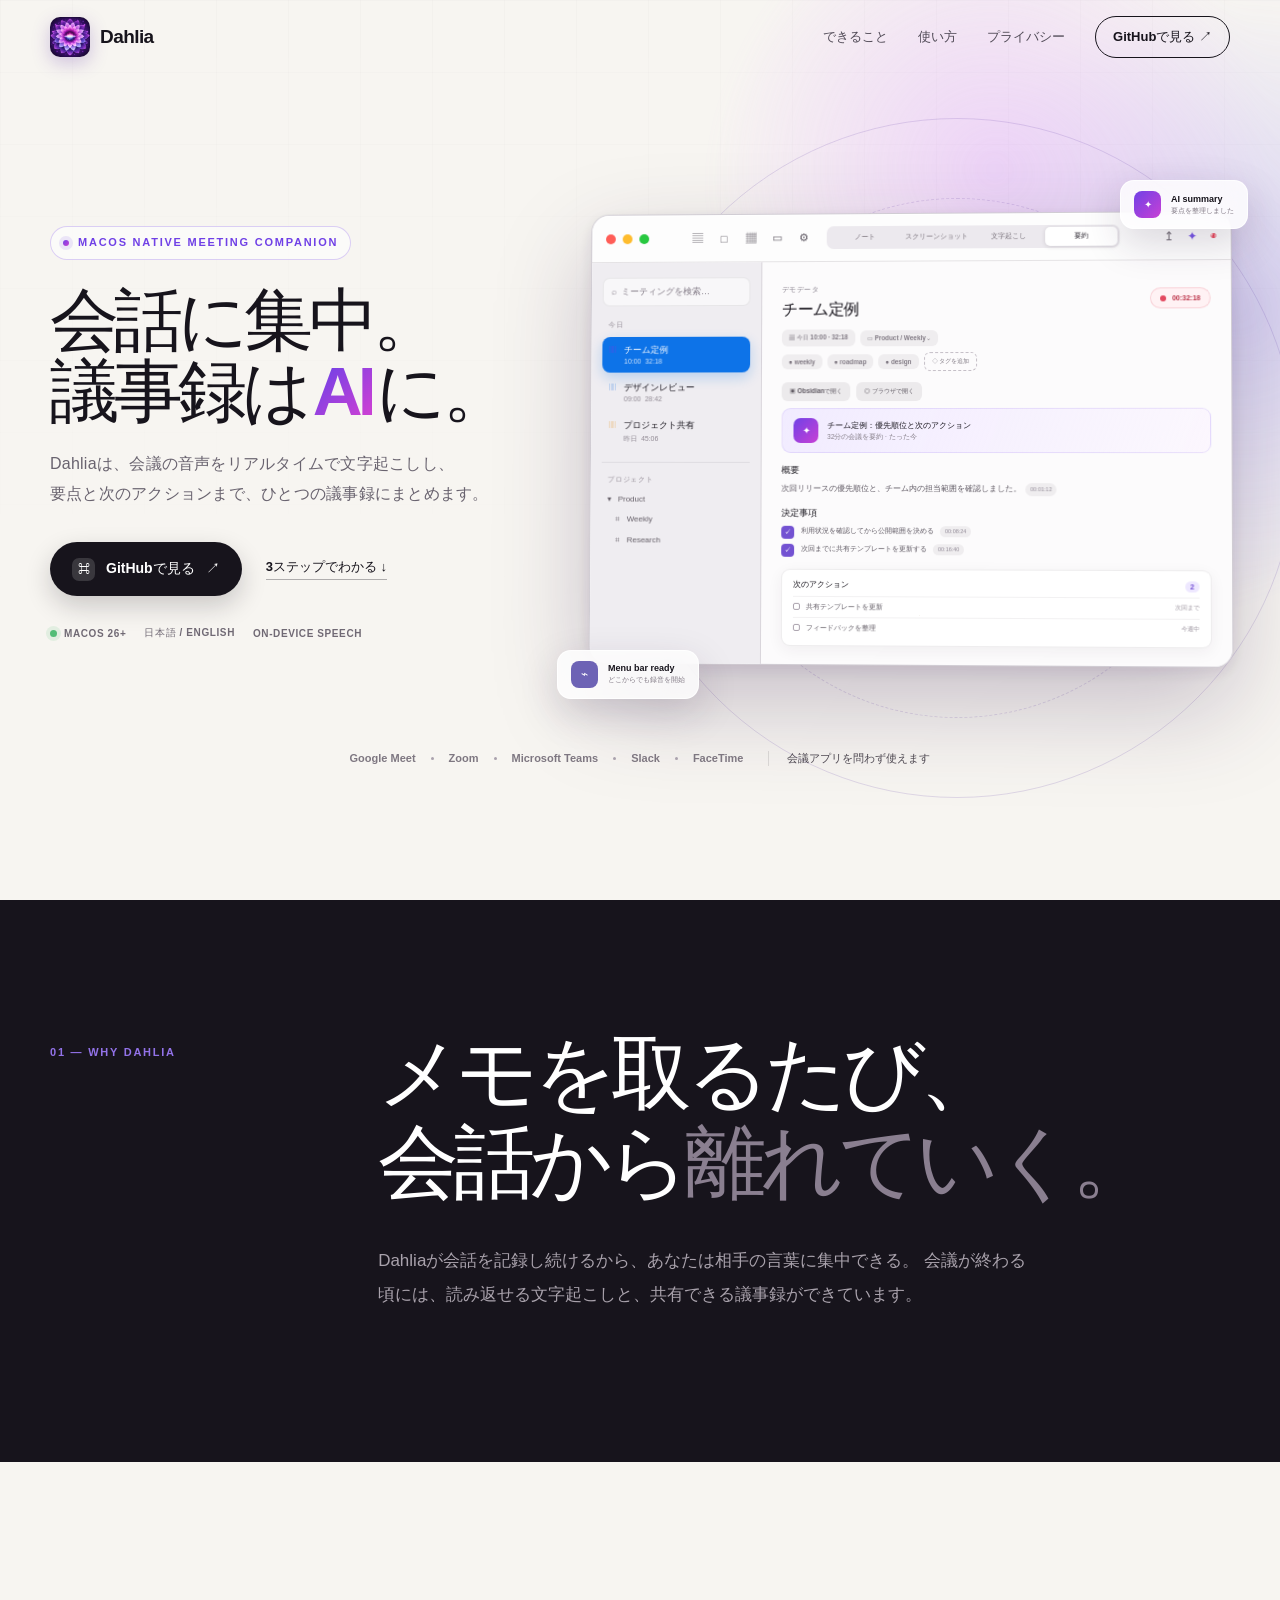
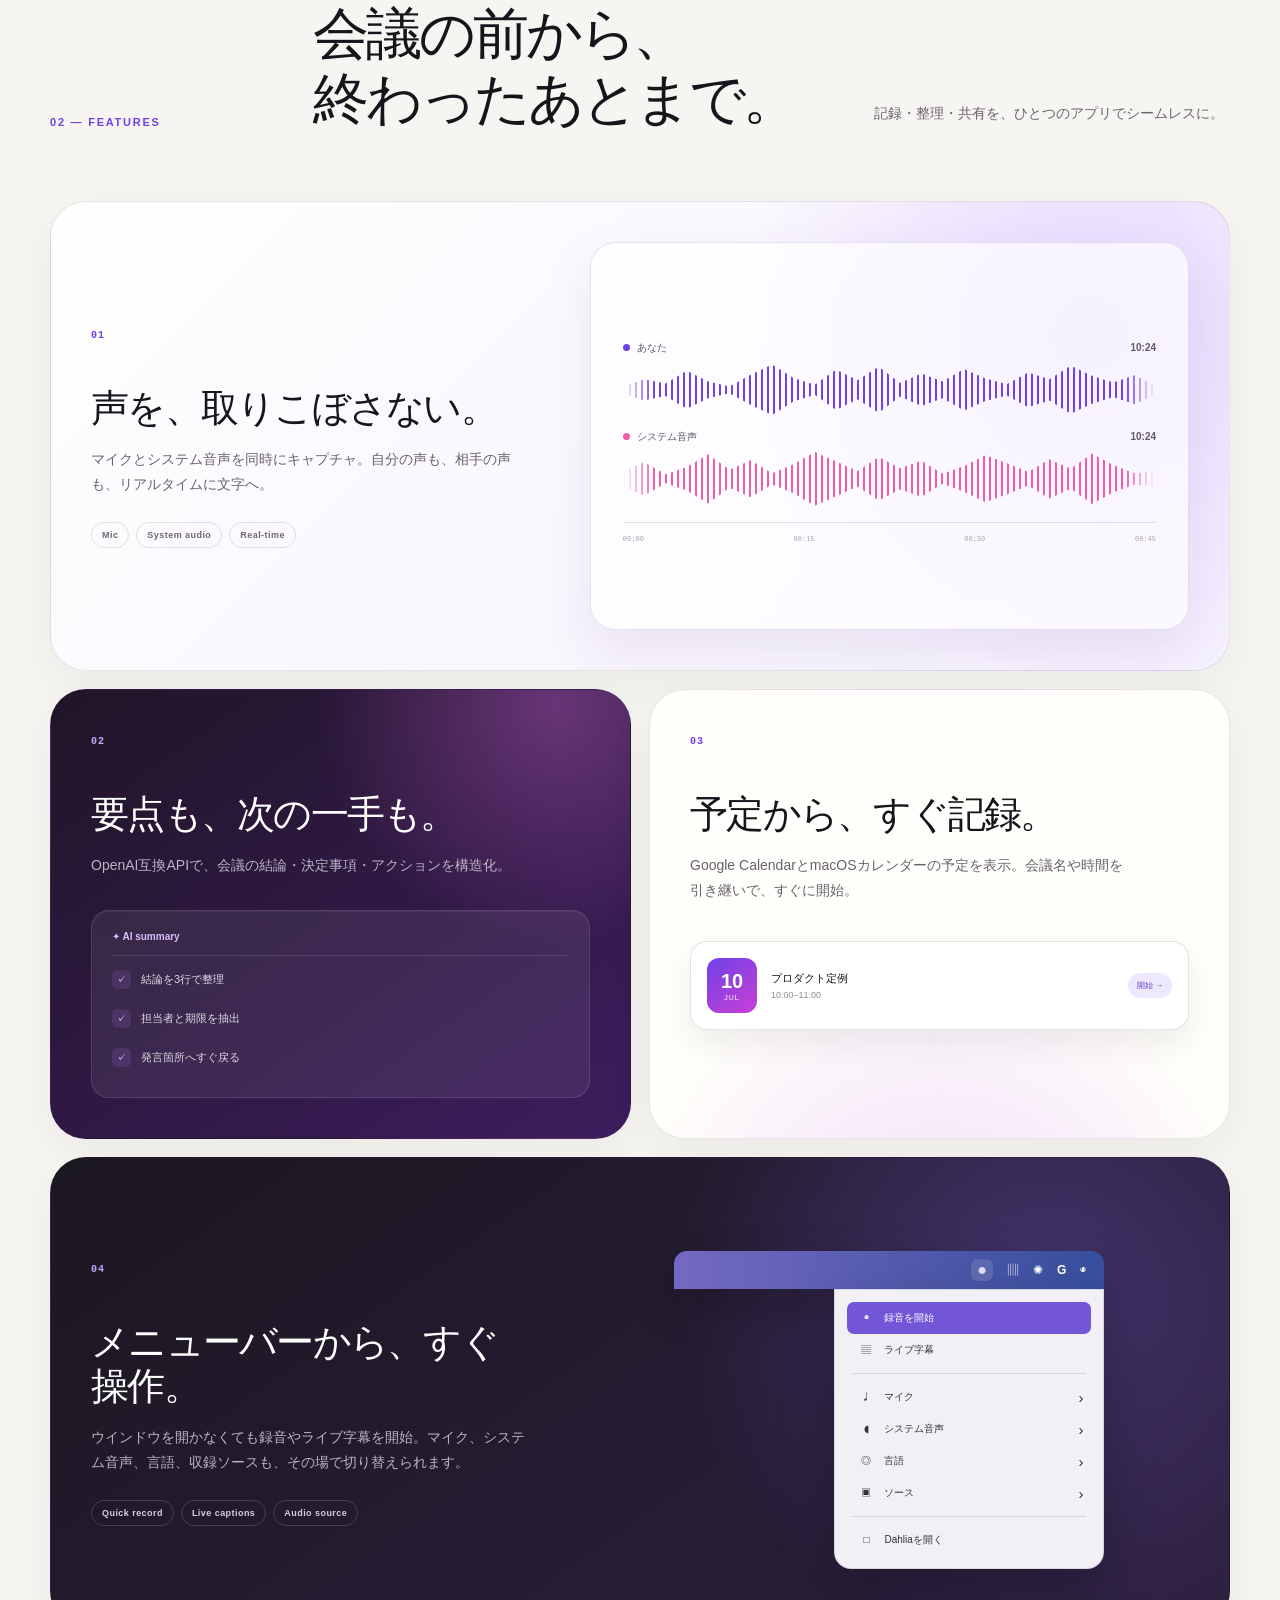
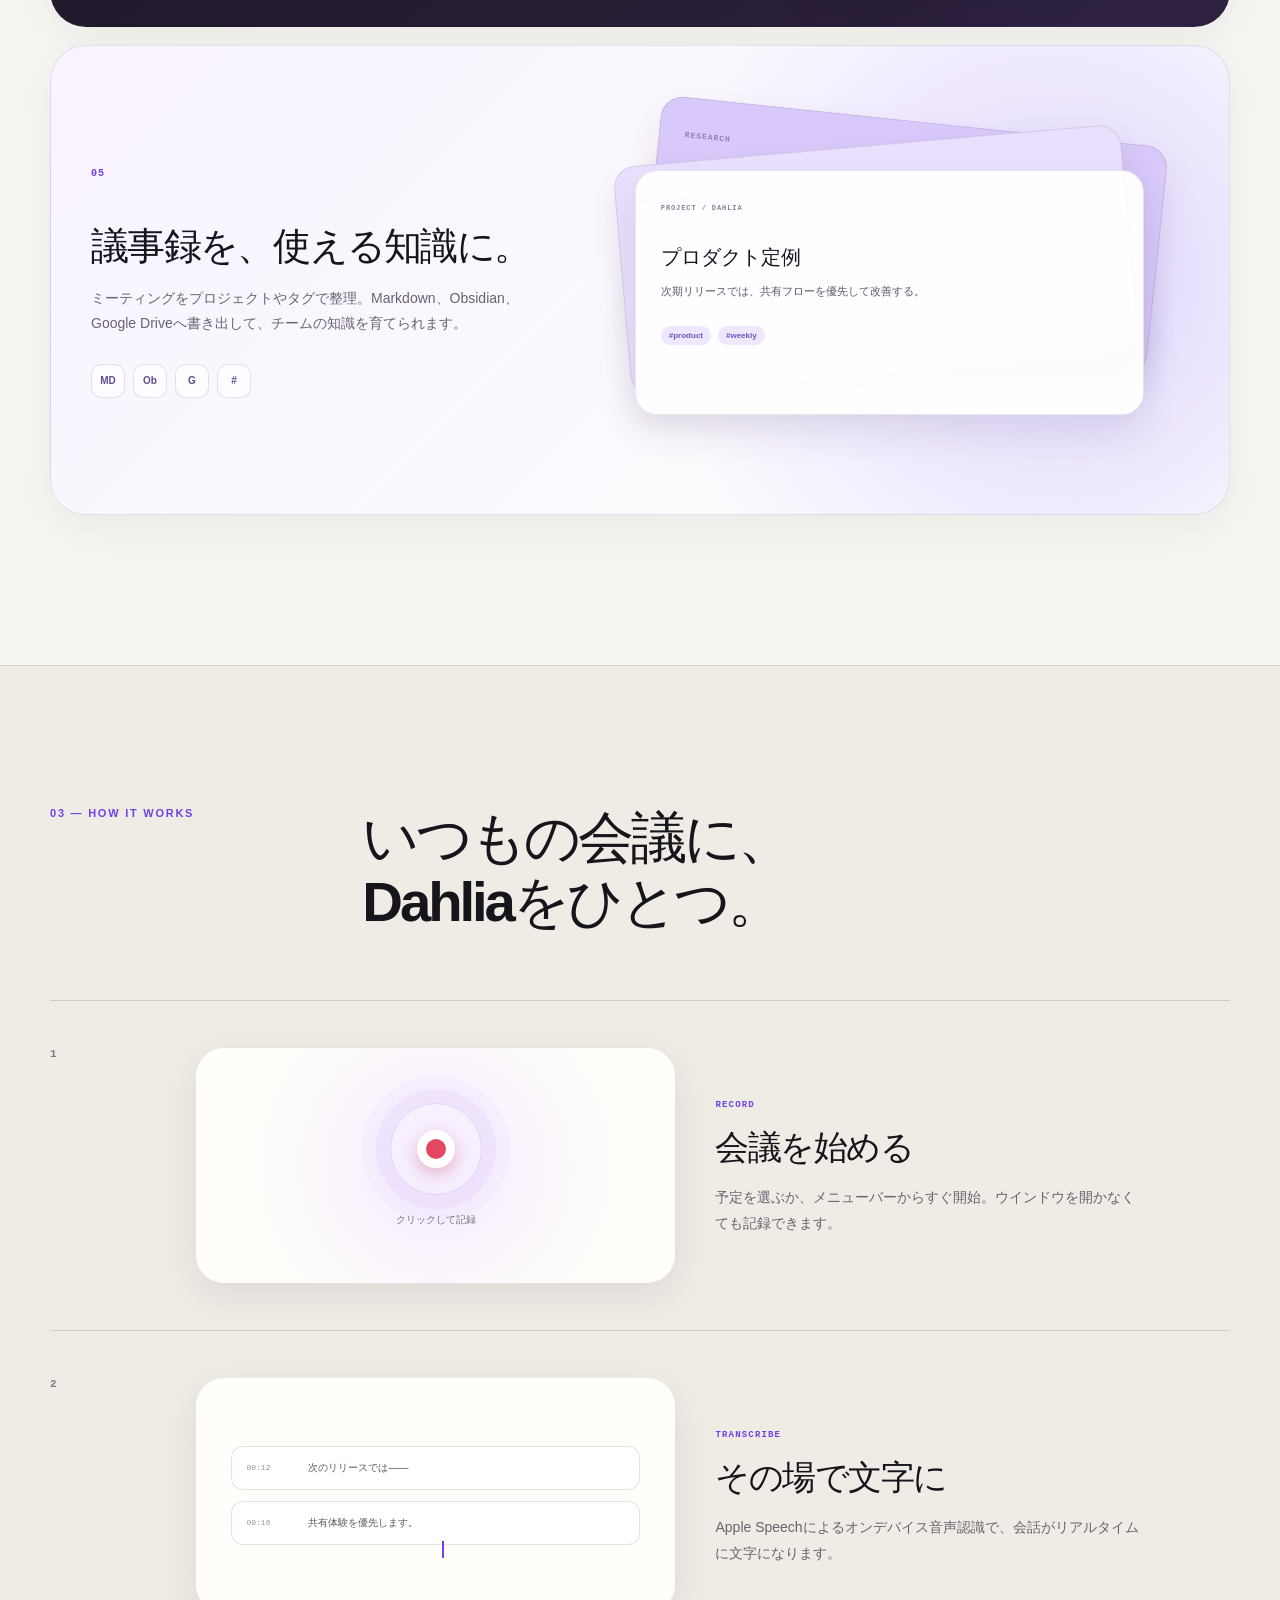
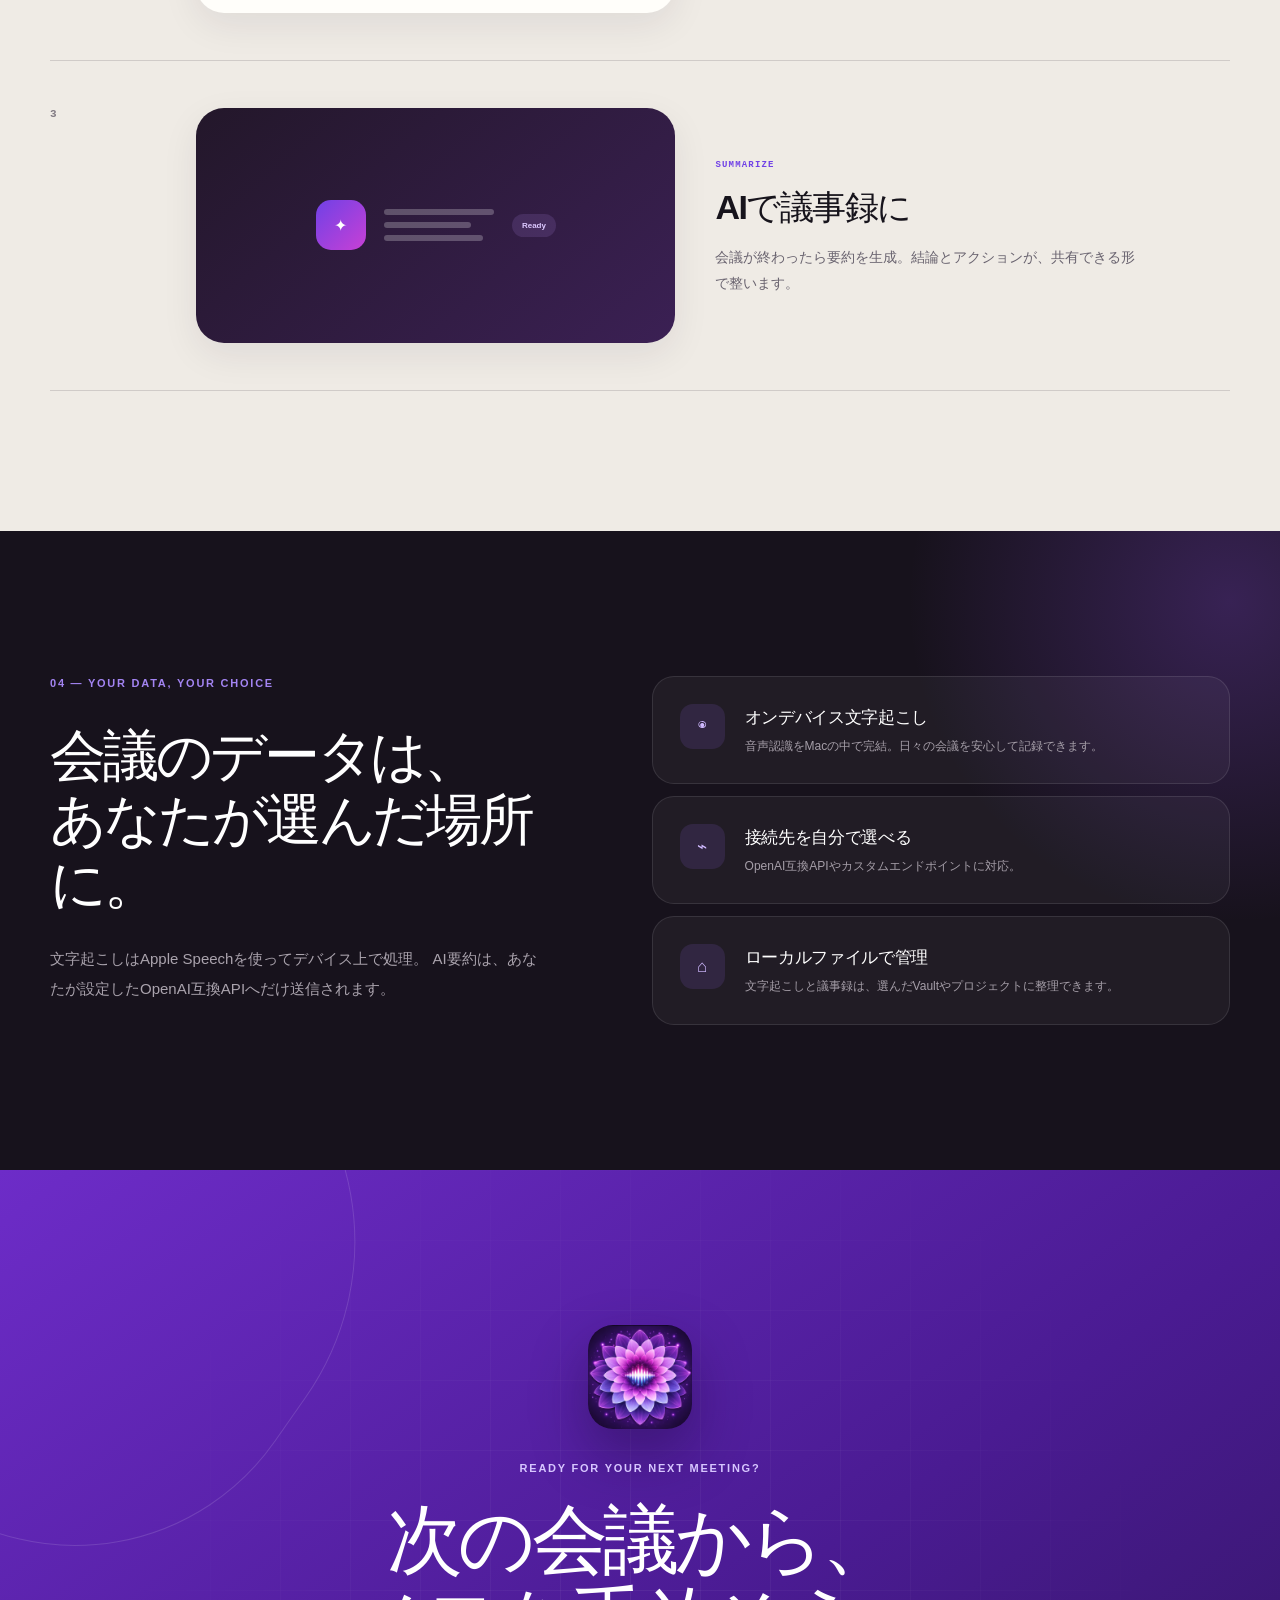
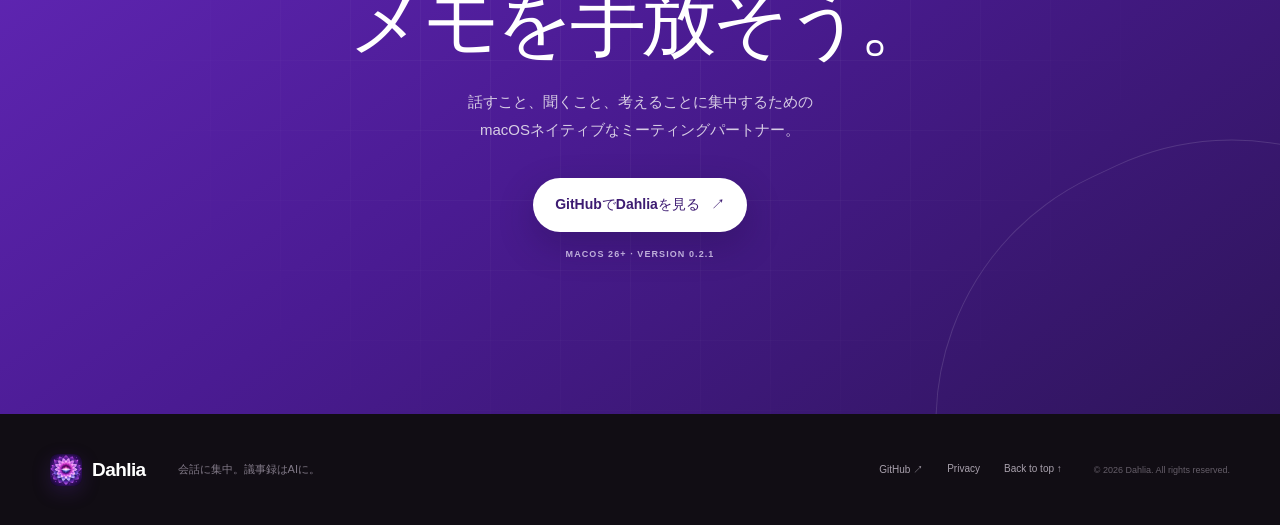
==== commit 9cf65b1f: "Align landing page with app UI" ====
--- a/index.html
+++ b/index.html
@@ -121,99 +121,123 @@
               <span><b>AI summary</b><small>要点を整理しました</small></span>
             </div>
             <div class="floating-note note-two" aria-hidden="true">
-              <span class="live-dot"></span>
-              <span><b>Recording</b><small>マイク + システム音声</small></span>
+              <span class="menu-note-icon">⌁</span>
+              <span><b>Menu bar ready</b><small>どこからでも録音を開始</small></span>
             </div>
 
             <div class="mac-window">
               <div class="window-bar">
                 <div class="traffic-lights" aria-hidden="true"><i></i><i></i><i></i></div>
-                <div class="window-title">
-                  <img src="assets/app-icon.png" alt="" width="20" height="20" />
-                  <span>Dahlia</span>
-                </div>
-                <div class="window-actions" aria-hidden="true">＋ &nbsp; ◌ &nbsp; ⚙</div>
+                <div class="window-tools" aria-hidden="true">
+                  <span>▤</span><span>□</span><span>▦</span><span>▭</span><span>⚙</span>
+                </div>
+                <div class="app-tabs" role="tablist" aria-label="Dahliaの表示内容">
+                  <button id="notes-tab" type="button" role="tab" tabindex="-1" aria-selected="false" aria-controls="notes-panel" data-app-tab="notes">ノート</button>
+                  <button id="screenshots-tab" type="button" role="tab" tabindex="-1" aria-selected="false" aria-controls="screenshots-panel" data-app-tab="screenshots">スクリーンショット</button>
+                  <button id="transcript-tab" type="button" role="tab" tabindex="-1" aria-selected="false" aria-controls="transcript-panel" data-app-tab="transcript">文字起こし</button>
+                  <button id="summary-tab" class="active" type="button" role="tab" aria-selected="true" aria-controls="summary-panel" data-app-tab="summary">要約</button>
+                </div>
+                <div class="window-actions" aria-hidden="true"><span>↥</span><span>✦</span><span class="window-record">◉</span></div>
               </div>
               <div class="window-body">
                 <aside class="app-sidebar">
-                  <div class="sidebar-heading"><span>ミーティング</span><b>＋</b></div>
-                  <div class="search-bar">⌕&nbsp;&nbsp;検索</div>
+                  <div class="search-bar">⌕&nbsp;&nbsp;ミーティングを検索…</div>
                   <small>今日</small>
                   <button class="meeting-row active" type="button" tabindex="-1">
-                    <i class="meeting-icon purple">●</i>
-                    <span><b>プロダクト定例</b><em>10:00 · 42分</em></span>
+                    <i class="meeting-icon purple">▥</i>
+                    <span><b>チーム定例</b><em>10:00&nbsp;&nbsp;32:18</em></span>
                   </button>
                   <button class="meeting-row" type="button" tabindex="-1">
-                    <i class="meeting-icon blue">●</i>
-                    <span><b>デザインレビュー</b><em>昨日 · 28分</em></span>
+                    <i class="meeting-icon blue">▥</i>
+                    <span><b>デザインレビュー</b><em>09:00&nbsp;&nbsp;28:42</em></span>
                   </button>
                   <button class="meeting-row" type="button" tabindex="-1">
-                    <i class="meeting-icon amber">●</i>
-                    <span><b>ユーザーインタビュー</b><em>7月8日 · 55分</em></span>
+                    <i class="meeting-icon amber">▥</i>
+                    <span><b>プロジェクト共有</b><em>昨日&nbsp;&nbsp;45:06</em></span>
                   </button>
                   <div class="sidebar-projects">
                     <small>プロジェクト</small>
-                    <p>▾ &nbsp; Dahlia</p>
-                    <p>　⌗ &nbsp; リサーチ</p>
-                    <p>　⌗ &nbsp; プロダクト</p>
+                    <p>▾ &nbsp; Product</p>
+                    <p>　⌗ &nbsp; Weekly</p>
+                    <p>　⌗ &nbsp; Research</p>
                   </div>
                 </aside>
 
                 <div class="app-main">
                   <div class="meeting-header">
                     <div>
-                      <small>今日 10:00–10:42</small>
-                      <h2>プロダクト定例</h2>
-                    </div>
-                    <div class="record-badge"><i></i> 00:42:18</div>
-                  </div>
-                  <div class="app-tabs" role="tablist" aria-label="表示内容">
-                    <button id="transcript-tab" type="button" role="tab" aria-selected="false" aria-controls="transcript-panel" data-app-tab="transcript">文字起こし</button>
-                    <button id="summary-tab" class="active" type="button" role="tab" aria-selected="true" aria-controls="summary-panel" data-app-tab="summary">AI要約</button>
+                      <span class="demo-badge">デモデータ</span>
+                      <h2>チーム定例</h2>
+                    </div>
+                    <div class="record-badge"><i></i> 00:32:18</div>
+                  </div>
+                  <div class="meeting-meta" aria-hidden="true">
+                    <span>▦ 今日 10:00 · 32:18</span><span>▭ Product / Weekly⌄</span>
+                  </div>
+                  <div class="meeting-tags" aria-hidden="true">
+                    <span>● weekly</span><span>● roadmap</span><span>● design</span><b>◇ タグを追加</b>
                   </div>
 
                   <div id="summary-panel" class="app-panel" role="tabpanel" aria-labelledby="summary-tab" data-app-panel="summary">
+                    <div class="summary-toolbar" aria-hidden="true"><span>▣ Obsidianで開く</span><span>◎ ブラウザで開く</span></div>
                     <div class="summary-intro">
                       <span class="sparkle">✦</span>
-                      <div><b>AI議事録</b><small>42分の会議を要約 · たった今</small></div>
+                      <div><b>チーム定例：優先順位と次のアクション</b><small>32分の会議を要約 · たった今</small></div>
                     </div>
                     <div class="summary-block">
-                      <h3>今回の結論</h3>
-                      <p>次期リリースでは、会議終了後の共有フローを優先して改善する。</p>
+                      <h3>概要</h3>
+                      <p>次回リリースの優先順位と、チーム内の担当範囲を確認しました。<em>00:01:12</em></p>
                     </div>
                     <div class="summary-block">
                       <h3>決定事項</h3>
                       <ul>
-                        <li><i>✓</i><span>要約フォーマットをプロジェクトごとに設定可能にする</span></li>
-                        <li><i>✓</i><span>共有先としてGoogle Driveを追加する</span></li>
-                        <li><i>✓</i><span>ベータ版を来週火曜にチームへ展開する</span></li>
+                        <li><i>✓</i><span>利用状況を確認してから公開範囲を決める <em>00:08:24</em></span></li>
+                        <li><i>✓</i><span>次回までに共有テンプレートを更新する <em>00:16:40</em></span></li>
                       </ul>
                     </div>
                     <div class="action-card">
-                      <div><span>次のアクション</span><b>3</b></div>
-                      <p><i></i> 共有テンプレートの初稿を作成 <small>田中 · 7/14</small></p>
-                      <p><i></i> ベータ版の案内文を準備 <small>佐藤 · 7/15</small></p>
+                      <div><span>次のアクション</span><b>2</b></div>
+                      <p><i></i> 共有テンプレートを更新 <small>次回まで</small></p>
+                      <p><i></i> フィードバックを整理 <small>今週中</small></p>
                     </div>
                   </div>
 
                   <div id="transcript-panel" class="app-panel transcript-panel" role="tabpanel" aria-labelledby="transcript-tab" data-app-panel="transcript" hidden>
                     <div class="transcript-line">
-                      <time>00:38:12</time><span class="speaker speaker-a">田</span>
-                      <p><b>田中</b>では次期リリースでは、まず共有フローを優先しましょう。</p>
+                      <time>00:28:12</time><span class="speaker speaker-a">マイク</span>
+                      <p>次回リリースでは、共有までの流れを優先して確認しましょう。</p>
                     </div>
                     <div class="transcript-line">
-                      <time>00:38:24</time><span class="speaker speaker-b">佐</span>
-                      <p><b>佐藤</b>賛成です。テンプレートの初稿は今週中に用意します。</p>
+                      <time>00:28:24</time><span class="speaker speaker-b">システム</span>
+                      <p>まずは利用状況を見てから、公開範囲を決めるのが良さそうです。</p>
                     </div>
                     <div class="transcript-line">
-                      <time>00:39:03</time><span class="speaker speaker-c">鈴</span>
-                      <p><b>鈴木</b>Google Driveへの書き出しも一緒に試せると良さそうです。</p>
+                      <time>00:29:03</time><span class="speaker speaker-a">マイク</span>
+                      <p>共有テンプレートの更新も、次回までに進めます。</p>
                     </div>
                     <div class="transcript-line current">
-                      <time>00:42:18</time><span class="speaker speaker-a">田</span>
-                      <p><b>田中</b>では担当と期限を確認して、今日は終わりにしましょう。<i></i></p>
+                      <time>00:32:18</time><span class="speaker speaker-b">システム</span>
+                      <p>担当と期限を確認して、今日は終わりにしましょう。<i></i></p>
                     </div>
                     <div class="listening-line"><i></i> 音声を認識しています…</div>
+                  </div>
+
+                  <div id="screenshots-panel" class="app-panel screenshots-panel" role="tabpanel" aria-labelledby="screenshots-tab" data-app-panel="screenshots" hidden>
+                    <div class="shot-grid" aria-label="架空のスクリーンショット例">
+                      <div class="shot-card"><div class="shot-art shot-art-a"><i></i><i></i><i></i></div><span>00:04:16</span></div>
+                      <div class="shot-card"><div class="shot-art shot-art-b"><i></i><i></i><i></i></div><span>00:11:43</span></div>
+                      <div class="shot-card"><div class="shot-art shot-art-c"><i></i><i></i><i></i></div><span>00:18:27</span></div>
+                      <div class="shot-card"><div class="shot-art shot-art-d"><i></i><i></i><i></i></div><span>00:26:05</span></div>
+                    </div>
+                  </div>
+
+                  <div id="notes-panel" class="app-panel notes-panel" role="tabpanel" aria-labelledby="notes-tab" data-app-panel="notes" hidden>
+                    <div class="notes-paper">
+                      <span>会議中のメモ</span>
+                      <p>・次回リリースの優先順位を確認</p>
+                      <p>・共有テンプレートを更新</p>
+                      <p>・フィードバックを次回までに整理</p>
+                    </div>
                   </div>
                 </div>
               </div>
@@ -291,9 +315,32 @@
               </div>
             </article>
 
+            <article class="feature-card feature-card-wide feature-menubar reveal">
+              <div class="feature-copy">
+                <span class="feature-number">04</span>
+                <h3>メニューバーから、すぐ操作。</h3>
+                <p>ウインドウを開かなくても録音やライブ字幕を開始。マイク、システム音声、言語、収録ソースも、その場で切り替えられます。</p>
+                <div class="feature-tags"><span>Quick record</span><span>Live captions</span><span>Audio source</span></div>
+              </div>
+              <div class="menubar-visual" aria-hidden="true">
+                <div class="mac-menu-strip"><span>●</span><b>▥</b><b>✺</b><b>G</b><b>◉</b></div>
+                <div class="menu-popover">
+                  <p><i>◉</i> 録音を開始</p>
+                  <p><i>▤</i> ライブ字幕</p>
+                  <hr />
+                  <p><i>♩</i> マイク <b>›</b></p>
+                  <p><i>◖</i> システム音声 <b>›</b></p>
+                  <p><i>◎</i> 言語 <b>›</b></p>
+                  <p><i>▣</i> ソース <b>›</b></p>
+                  <hr />
+                  <p><i>□</i> Dahliaを開く</p>
+                </div>
+              </div>
+            </article>
+
             <article class="feature-card feature-card-wide feature-organize reveal">
               <div class="feature-copy">
-                <span class="feature-number">04</span>
+                <span class="feature-number">05</span>
                 <h3>議事録を、使える知識に。</h3>
                 <p>ミーティングをプロジェクトやタグで整理。Markdown、Obsidian、Google Driveへ書き出して、チームの知識を育てられます。</p>
                 <div class="export-row" aria-label="対応する整理・共有先">
@@ -329,7 +376,7 @@
                 <span class="record-ring"><i></i></span>
                 <p>クリックして記録</p>
               </div>
-              <div class="step-copy"><small>RECORD</small><h3>会議を始める</h3><p>予定を選ぶか、新しいミーティングを作成。ボタンひとつで記録を開始します。</p></div>
+              <div class="step-copy"><small>RECORD</small><h3>会議を始める</h3><p>予定を選ぶか、メニューバーからすぐ開始。ウインドウを開かなくても記録できます。</p></div>
             </li>
             <li class="step reveal">
               <span class="step-number">2</span>
@@ -369,7 +416,7 @@
             </article>
             <article class="privacy-card reveal">
               <span class="privacy-icon" aria-hidden="true">⌁</span>
-              <div><h3>接続先を自分で選べる</h3><p>OpenAI、Databricks、カスタムエンドポイントに対応。</p></div>
+              <div><h3>接続先を自分で選べる</h3><p>OpenAI互換APIやカスタムエンドポイントに対応。</p></div>
             </article>
             <article class="privacy-card reveal">
               <span class="privacy-icon" aria-hidden="true">⌂</span>
--- a/styles.css
+++ b/styles.css
@@ -382,9 +382,9 @@
 .mac-window {
   position: relative;
   z-index: 2;
-  width: 688px;
+  width: 720px;
   max-width: 100%;
-  aspect-ratio: 1.28;
+  aspect-ratio: 1.42;
   overflow: hidden;
   border: 1px solid rgba(48, 31, 60, 0.2);
   border-radius: 18px;
@@ -398,9 +398,10 @@
 }
 
 .window-bar {
-  height: 45px;
-  display: grid;
-  grid-template-columns: 1fr auto 1fr;
+  height: 48px;
+  display: grid;
+  grid-template-columns: 76px 132px minmax(250px, 1fr) 88px;
+  gap: 8px;
   align-items: center;
   padding: 0 14px;
   border-bottom: 1px solid rgba(36, 25, 44, 0.11);
@@ -422,26 +423,39 @@
 .traffic-lights i:nth-child(2) { background: #febc2e; }
 .traffic-lights i:nth-child(3) { background: #28c840; }
 
-.window-title {
-  display: flex;
-  align-items: center;
-  gap: 6px;
+.window-tools {
+  display: flex;
+  align-items: center;
+  gap: 9px;
   font-size: 10px;
   font-weight: 680;
 }
 
-.window-title img { border-radius: 5px; }
+.window-tools span {
+  width: 18px;
+  height: 18px;
+  display: grid;
+  place-items: center;
+  color: #5f5963;
+  font-size: 11px;
+}
 
 .window-actions {
   justify-self: end;
+  display: flex;
+  gap: 13px;
+  align-items: center;
   color: #716b74;
   font-size: 12px;
 }
 
+.window-actions span:nth-child(2) { color: #7756e8; }
+.window-record { color: #ea4055; }
+
 .window-body {
-  height: calc(100% - 45px);
-  display: grid;
-  grid-template-columns: 29% 71%;
+  height: calc(100% - 48px);
+  display: grid;
+  grid-template-columns: 27% 73%;
 }
 
 .app-sidebar {
@@ -450,25 +464,6 @@
   border-right: 1px solid rgba(36, 25, 44, 0.11);
   background: #efedf1;
   font-size: 9px;
-}
-
-.sidebar-heading {
-  display: flex;
-  align-items: center;
-  justify-content: space-between;
-  margin: 0 4px 10px;
-  font-size: 11px;
-  font-weight: 700;
-}
-
-.sidebar-heading b {
-  width: 19px;
-  height: 19px;
-  display: grid;
-  place-items: center;
-  border-radius: 6px;
-  background: rgba(255, 255, 255, 0.7);
-  font-size: 12px;
 }
 
 .search-bar {
@@ -505,8 +500,9 @@
 }
 
 .meeting-row.active {
-  background: rgba(255, 255, 255, 0.86);
-  box-shadow: 0 2px 9px rgba(41, 28, 51, 0.07);
+  color: white;
+  background: #0d73e8;
+  box-shadow: 0 5px 13px rgba(13, 115, 232, 0.24);
 }
 
 .meeting-row span {
@@ -530,6 +526,8 @@
   font-style: normal;
 }
 
+.meeting-row.active em { color: rgba(255, 255, 255, 0.82); }
+
 .meeting-icon {
   font-size: 7px;
 }
@@ -552,7 +550,7 @@
 }
 
 .app-main {
-  padding: 19px 22px;
+  padding: 0;
   background: #fcfbfc;
   overflow: hidden;
 }
@@ -561,17 +559,48 @@
   display: flex;
   align-items: center;
   justify-content: space-between;
-}
-
-.meeting-header small {
-  color: #98919b;
-  font-size: 7px;
+  padding: 16px 20px 0;
 }
 
 .meeting-header h2 {
-  margin: 3px 0 0;
+  margin: 4px 0 0;
   font-size: 16px;
   letter-spacing: -0.03em;
+}
+
+.demo-badge {
+  color: #8b8490;
+  font-size: 6.5px;
+  font-weight: 720;
+  letter-spacing: 0.06em;
+}
+
+.meeting-meta,
+.meeting-tags {
+  display: flex;
+  align-items: center;
+  gap: 5px;
+  padding-inline: 20px;
+}
+
+.meeting-meta { margin-top: 9px; }
+.meeting-tags { margin-top: 6px; }
+
+.meeting-meta span,
+.meeting-tags span,
+.meeting-tags b {
+  padding: 4px 7px;
+  border-radius: 6px;
+  color: #817a84;
+  background: #efedef;
+  font-size: 6.4px;
+  font-weight: 680;
+}
+
+.meeting-tags b {
+  border: 1px dashed #c4bec6;
+  background: transparent;
+  font-weight: 620;
 }
 
 .record-badge {
@@ -597,21 +626,23 @@
 }
 
 .app-tabs {
-  display: inline-flex;
+  width: 100%;
+  display: flex;
   padding: 2px;
-  margin-top: 14px;
+  margin: 0;
   border-radius: 7px;
   background: #ece9ee;
 }
 
 .app-tabs button {
-  min-width: 72px;
-  padding: 5px 10px;
+  min-width: 0;
+  flex: 1;
+  padding: 5px 4px;
   border: 0;
   border-radius: 5px;
   color: #777079;
   background: transparent;
-  font-size: 7.5px;
+  font-size: 6.5px;
   font-weight: 650;
   cursor: pointer;
 }
@@ -623,7 +654,24 @@
 }
 
 .app-panel {
-  padding-top: 13px;
+  padding: 11px 20px 16px;
+}
+
+.app-panel[hidden] { display: none; }
+
+.summary-toolbar {
+  display: flex;
+  gap: 6px;
+  margin-bottom: 7px;
+}
+
+.summary-toolbar span {
+  padding: 5px 8px;
+  border-radius: 6px;
+  color: #5f5962;
+  background: #eceaec;
+  font-size: 6.4px;
+  font-weight: 680;
 }
 
 .summary-intro {
@@ -670,6 +718,19 @@
   color: #5f5963;
   font-size: 7.5px;
   line-height: 1.55;
+}
+
+.summary-block em,
+.summary-block li em {
+  display: inline-block;
+  padding: 2px 5px;
+  margin-left: 4px;
+  border-radius: 99px;
+  color: #908995;
+  background: #efedef;
+  font-size: 5.5px;
+  font-style: normal;
+  white-space: nowrap;
 }
 
 .summary-block ul {
@@ -754,11 +815,9 @@
   gap: 10px;
 }
 
-.transcript-panel[hidden] { display: none; }
-
 .transcript-line {
   display: grid;
-  grid-template-columns: 40px 22px 1fr;
+  grid-template-columns: 38px 42px 1fr;
   gap: 7px;
   align-items: start;
   padding: 8px 9px;
@@ -769,20 +828,20 @@
 .transcript-line time { padding-top: 3px; color: #99919b; font: 6.5px ui-monospace, monospace; }
 
 .speaker {
-  width: 20px;
-  height: 20px;
+  width: max-content;
+  min-width: 34px;
+  height: 17px;
+  padding-inline: 7px;
   display: grid;
   place-items: center;
-  border-radius: 6px;
+  border-radius: 99px;
   color: white;
-  font-size: 7px;
+  font-size: 6px;
   font-weight: 700;
 }
 
-.speaker-a { background: #7052cd; }
-.speaker-b { background: #4e88bf; }
-.speaker-c { background: #c07a48; }
-
+.speaker-a { background: #1189ed; }
+.speaker-b { background: #ef892d; }
 .transcript-line p {
   margin: 0;
   color: #5e5862;
@@ -790,7 +849,6 @@
   line-height: 1.55;
 }
 
-.transcript-line p b { display: block; margin-bottom: 2px; color: #29242e; }
 .transcript-line p i { display: inline-block; width: 1px; height: 8px; margin-left: 2px; background: var(--violet); animation: blink 1s steps(1) infinite; }
 
 .listening-line {
@@ -809,6 +867,85 @@
   border-top-color: var(--violet);
   border-radius: 50%;
   animation: spin 0.8s linear infinite;
+}
+
+.screenshots-panel {
+  height: 315px;
+  overflow: hidden;
+}
+
+.shot-grid {
+  display: grid;
+  grid-template-columns: repeat(2, minmax(0, 1fr));
+  gap: 9px;
+}
+
+.shot-card {
+  padding: 6px;
+  border: 1px solid rgba(39, 30, 47, 0.08);
+  border-radius: 9px;
+  background: #f3f1f3;
+}
+
+.shot-card > span {
+  display: block;
+  padding-top: 4px;
+  color: #8c858f;
+  font: 6px ui-monospace, monospace;
+}
+
+.shot-art {
+  position: relative;
+  height: 104px;
+  overflow: hidden;
+  border-radius: 6px;
+  background: white;
+  box-shadow: inset 0 0 0 1px rgba(38, 28, 47, 0.08);
+}
+
+.shot-art::before {
+  content: "";
+  position: absolute;
+  inset: 0 0 auto;
+  height: 10px;
+  background: #2878e4;
+}
+
+.shot-art i {
+  position: absolute;
+  display: block;
+  border-radius: 3px;
+  background: #e9e6ec;
+}
+
+.shot-art i:nth-child(1) { inset: 25px 14px auto; height: 7px; background: #c7bfce; }
+.shot-art i:nth-child(2) { left: 14px; right: 38px; top: 40px; height: 32px; }
+.shot-art i:nth-child(3) { left: 14px; right: 58px; top: 78px; height: 5px; }
+.shot-art-b i:nth-child(2) { right: 14px; background: linear-gradient(90deg, #efeaf8 32%, #ddd3f2 32% 67%, #c8b9eb 67%); }
+.shot-art-c i:nth-child(2) { right: 14px; background: repeating-linear-gradient(0deg, #eeeaf1 0 5px, white 5px 9px); }
+.shot-art-d i:nth-child(2) { left: 32px; right: 32px; border-radius: 50%; background: #e7dcfb; }
+
+.notes-panel { height: 315px; }
+
+.notes-paper {
+  height: 100%;
+  padding: 18px;
+  border: 1px solid rgba(39, 30, 47, 0.08);
+  border-radius: 9px;
+  background: repeating-linear-gradient(#fff 0 26px, #eeebef 26px 27px);
+}
+
+.notes-paper span {
+  display: block;
+  margin-bottom: 18px;
+  font-size: 9px;
+  font-weight: 750;
+}
+
+.notes-paper p {
+  margin: 0 0 12px;
+  color: #625b66;
+  font-size: 7px;
 }
 
 .floating-note {
@@ -858,13 +995,15 @@
   font-size: 10px;
 }
 
-.live-dot {
-  width: 12px;
-  height: 12px;
-  margin: 7px;
-  border-radius: 50%;
-  background: #e54760;
-  box-shadow: 0 0 0 7px rgba(229, 71, 96, 0.12);
+.menu-note-icon {
+  width: 27px;
+  height: 27px;
+  display: grid;
+  place-items: center;
+  border-radius: 8px;
+  color: white;
+  background: #6d63b5;
+  font-size: 12px;
 }
 
 .proof-strip {
@@ -1184,6 +1323,88 @@
 .calendar-visual > div:nth-child(2) b { font-size: 11px; }
 .calendar-visual > div:nth-child(2) span { color: #908992; font-size: 9px; }
 .calendar-visual em { padding: 7px 9px; border-radius: 99px; color: #6442bc; background: #eee8ff; font-size: 8px; font-style: normal; font-weight: 700; }
+
+.feature-menubar {
+  color: white;
+  background:
+    radial-gradient(circle at 84% 28%, rgba(131, 105, 237, 0.3), transparent 35%),
+    linear-gradient(145deg, #1b1721, #2e2040);
+}
+
+.feature-menubar .feature-number { color: #bda8ff; }
+.feature-menubar .feature-copy > p { color: #bcb4c2; }
+.feature-menubar .feature-tags span { color: #d8cee1; border-color: rgba(255, 255, 255, 0.16); }
+
+.menubar-visual {
+  width: min(430px, 100%);
+  min-height: 340px;
+  justify-self: center;
+  align-self: center;
+  padding-top: 36px;
+}
+
+.mac-menu-strip {
+  height: 38px;
+  display: flex;
+  align-items: center;
+  justify-content: flex-end;
+  gap: 14px;
+  padding: 0 18px;
+  border-radius: 13px 13px 0 0;
+  color: white;
+  background: linear-gradient(90deg, #7469c2, #374f9d);
+  box-shadow: 0 16px 42px rgba(0, 0, 0, 0.22);
+}
+
+.mac-menu-strip span {
+  width: 22px;
+  height: 22px;
+  display: grid;
+  place-items: center;
+  border-radius: 7px;
+  color: #e4dcff;
+  background: rgba(255, 255, 255, 0.12);
+}
+
+.mac-menu-strip b {
+  font-size: 12px;
+  font-weight: 680;
+}
+
+.menu-popover {
+  width: 270px;
+  margin-left: auto;
+  padding: 12px;
+  border: 1px solid rgba(31, 26, 37, 0.12);
+  border-radius: 0 0 17px 17px;
+  color: #2d2832;
+  background: rgba(248, 247, 251, 0.97);
+  box-shadow: 0 22px 55px rgba(0, 0, 0, 0.27);
+}
+
+.menu-popover p {
+  max-width: none;
+  display: grid;
+  grid-template-columns: 22px 1fr auto;
+  gap: 7px;
+  align-items: center;
+  min-height: 32px;
+  padding: 0 8px;
+  margin: 0;
+  border-radius: 7px;
+  color: #37313b;
+  font-size: 10px;
+  line-height: 1;
+}
+
+.menu-popover p:first-child {
+  color: white;
+  background: #7355d8;
+}
+
+.menu-popover i { text-align: center; font-style: normal; }
+.menu-popover b { font-size: 15px; font-weight: 500; }
+.menu-popover hr { height: 1px; margin: 7px 5px; border: 0; background: #d9d5dd; }
 
 .feature-organize {
   background:
@@ -1687,6 +1908,7 @@
   .section-heading > p:last-child { grid-column: 1; }
   .feature-card-wide { grid-template-columns: 1fr; gap: 40px; }
   .feature-card { padding: 30px; }
+  .menubar-visual { justify-self: center; }
   .step { grid-template-columns: 42px 1fr; gap: 20px; }
   .step-visual { grid-column: 2; }
   .step-copy { grid-column: 2; }
@@ -1702,9 +1924,21 @@
   .hero-meta { max-width: 320px; }
   .product-stage { width: 128%; margin-left: -14%; padding-top: 45px; }
   .mac-window { border-radius: 12px; }
-  .window-bar { height: 35px; }
+  .window-bar { height: 35px; grid-template-columns: 60px 1fr 54px; gap: 4px; padding-inline: 8px; }
+  .window-tools { display: none; }
+  .traffic-lights { gap: 5px; }
+  .traffic-lights i { width: 7px; height: 7px; }
+  .app-tabs button { padding-inline: 2px; font-size: 5.2px; }
+  .window-actions { gap: 6px; font-size: 8px; }
   .window-body { height: calc(100% - 35px); }
-  .app-main { padding: 13px; }
+  .app-main { padding: 0; }
+  .meeting-header { padding: 10px 12px 0; }
+  .meeting-header h2 { font-size: 12px; }
+  .meeting-meta, .meeting-tags { padding-inline: 12px; }
+  .meeting-tags span:nth-child(3) { display: none; }
+  .app-panel { padding: 8px 12px 12px; }
+  .app-sidebar { padding: 10px 7px; }
+  .sidebar-projects { display: none; }
   .proof-strip { gap: 9px; padding-top: 16px; font-size: 9px; }
   .statement { font-size: 43px; }
   .bento-grid { grid-template-columns: 1fr; }
@@ -1712,6 +1946,9 @@
   .feature-card { min-height: 420px; border-radius: 27px; }
   .feature-number { margin-bottom: 32px; }
   .feature-audio { min-height: 660px; }
+  .feature-menubar { min-height: 720px; }
+  .menubar-visual { min-height: 310px; padding-top: 0; }
+  .menu-popover { width: 240px; }
   .wave-visual { padding: 20px; }
   .feature-organize { min-height: 690px; }
   .folder-card { width: 92%; left: 4%; }
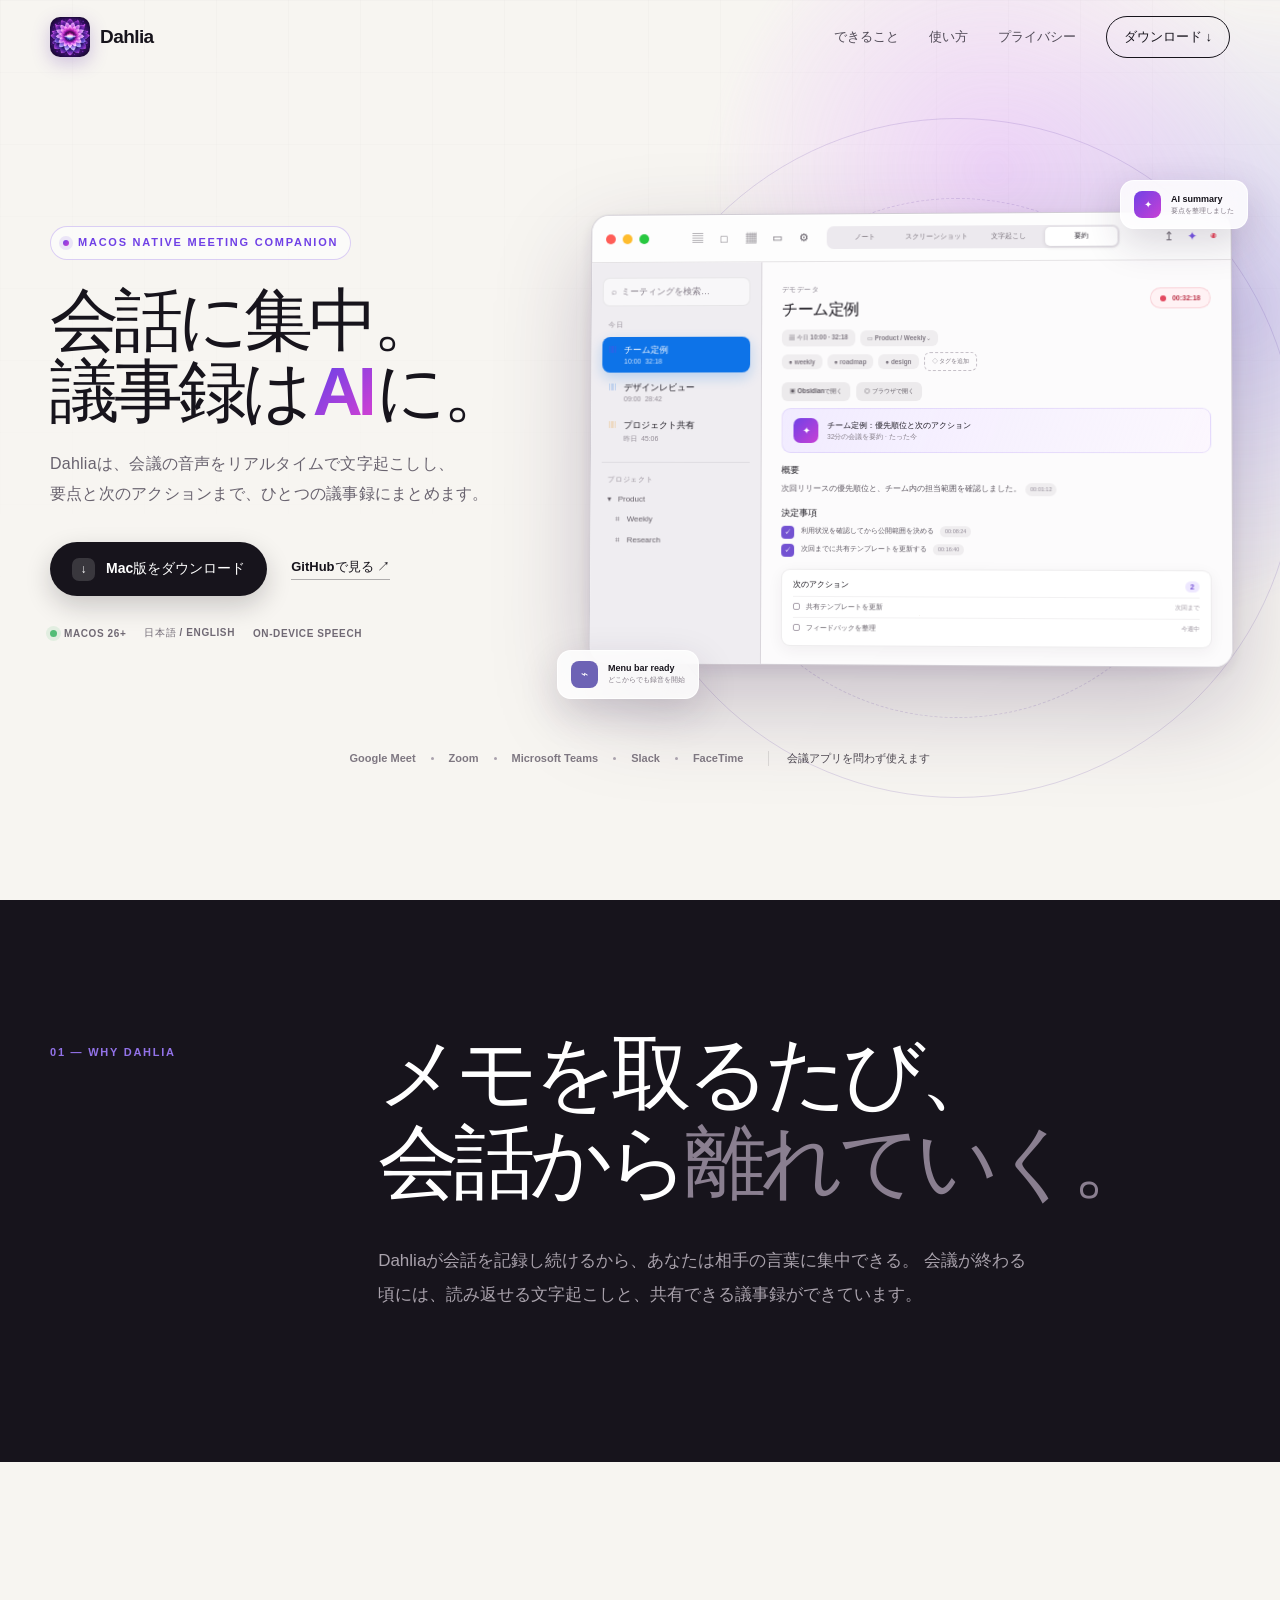
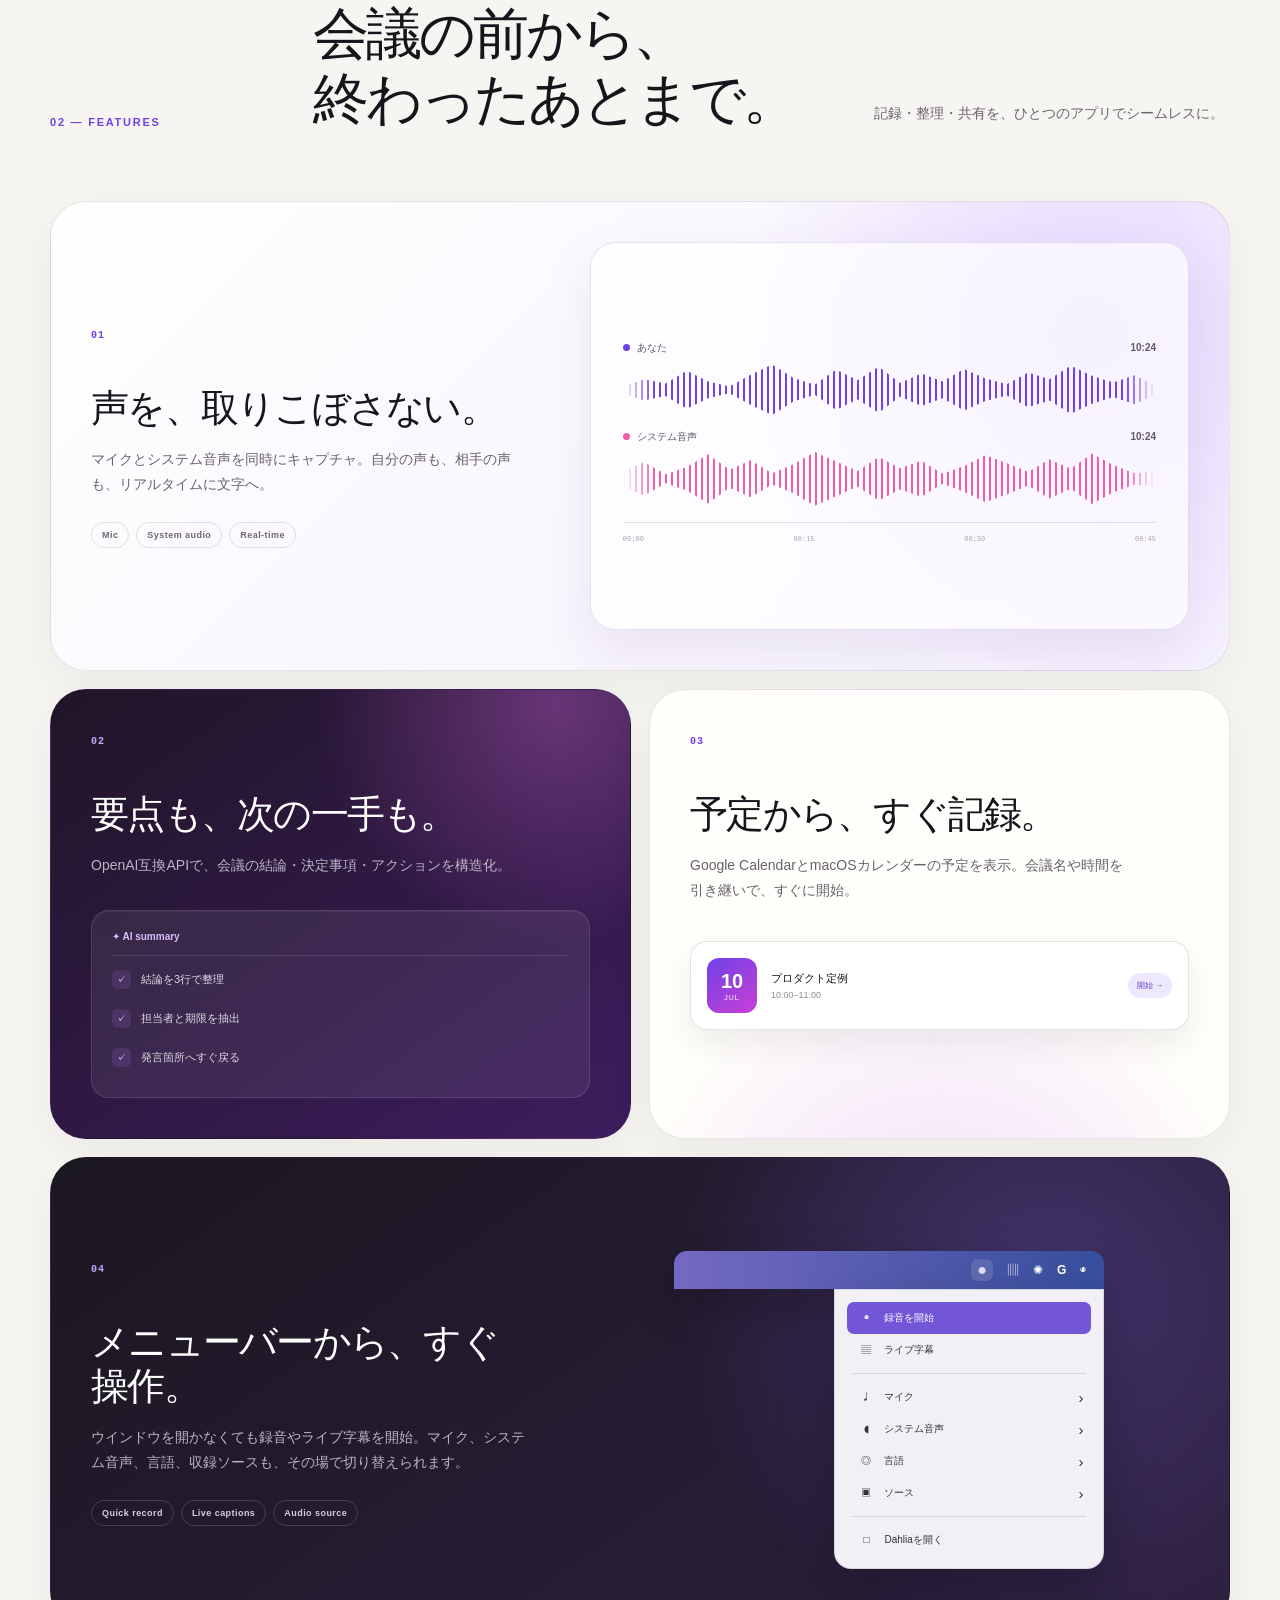
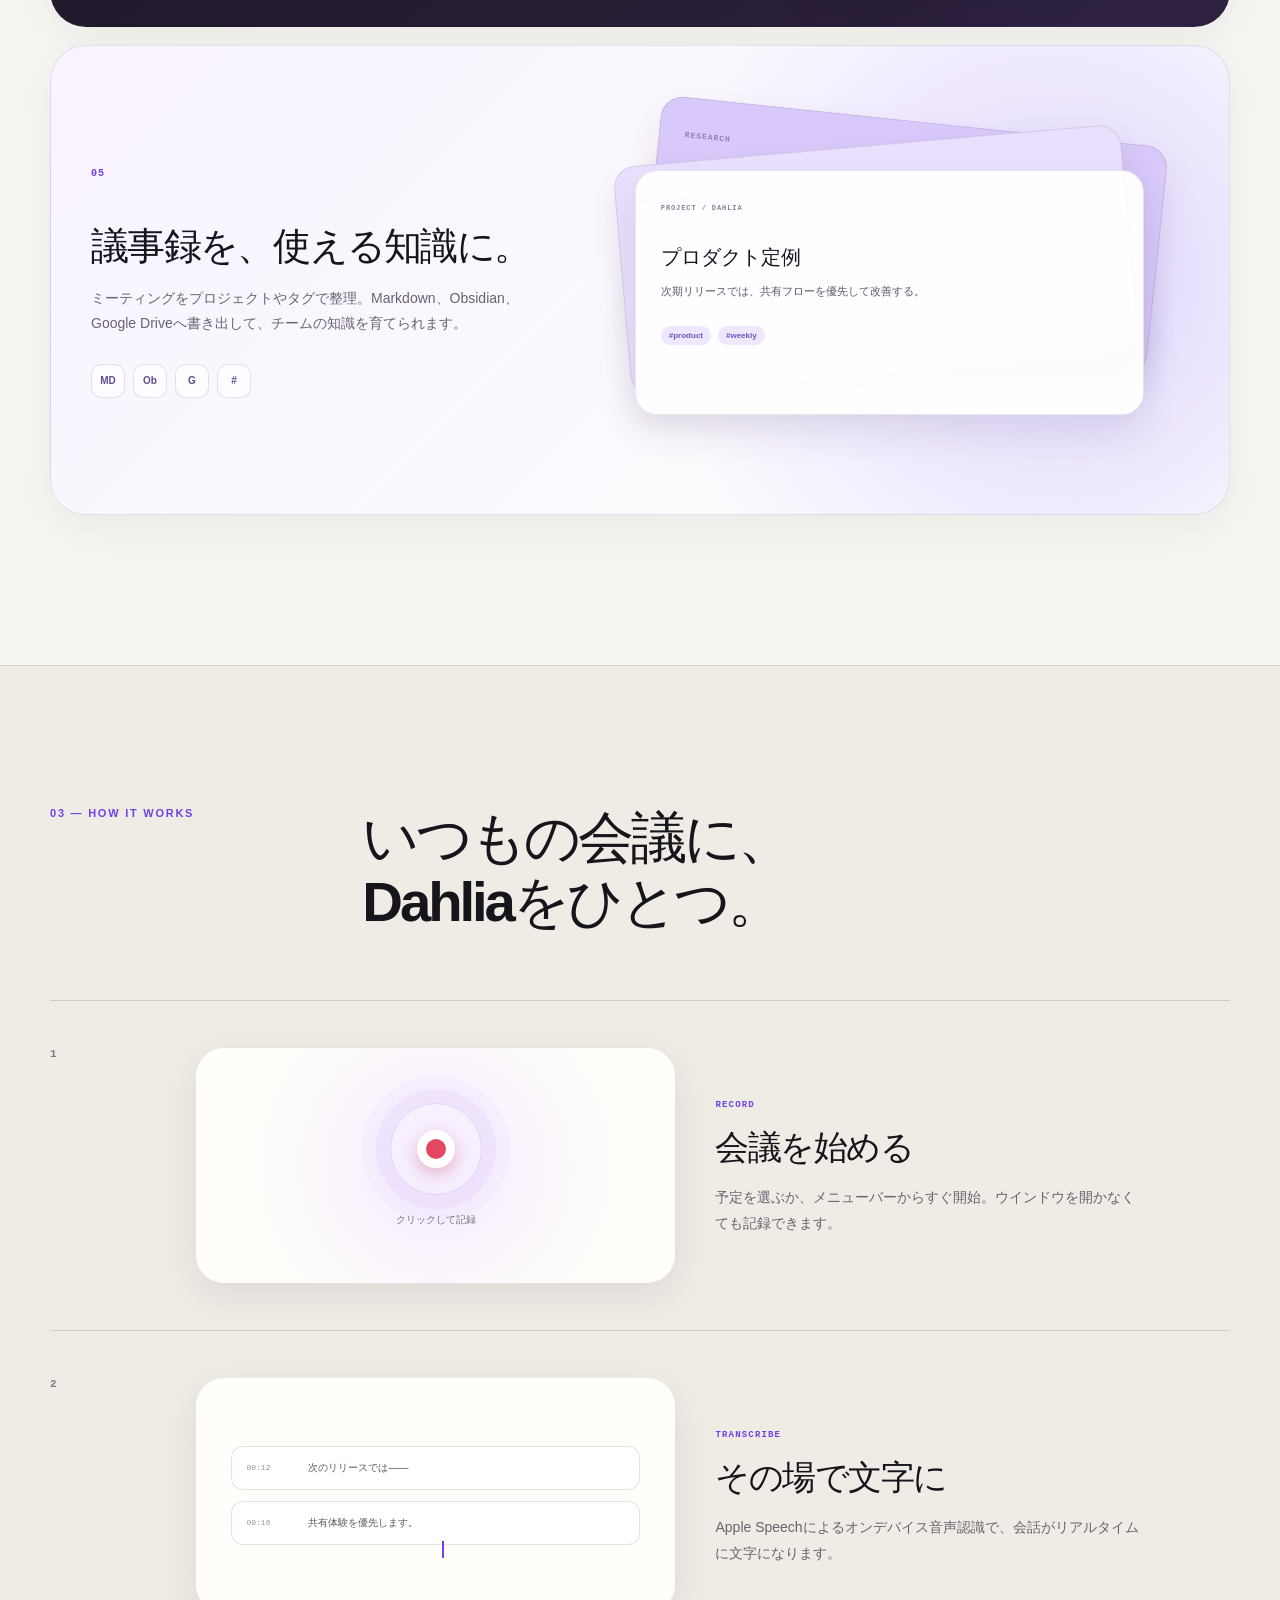
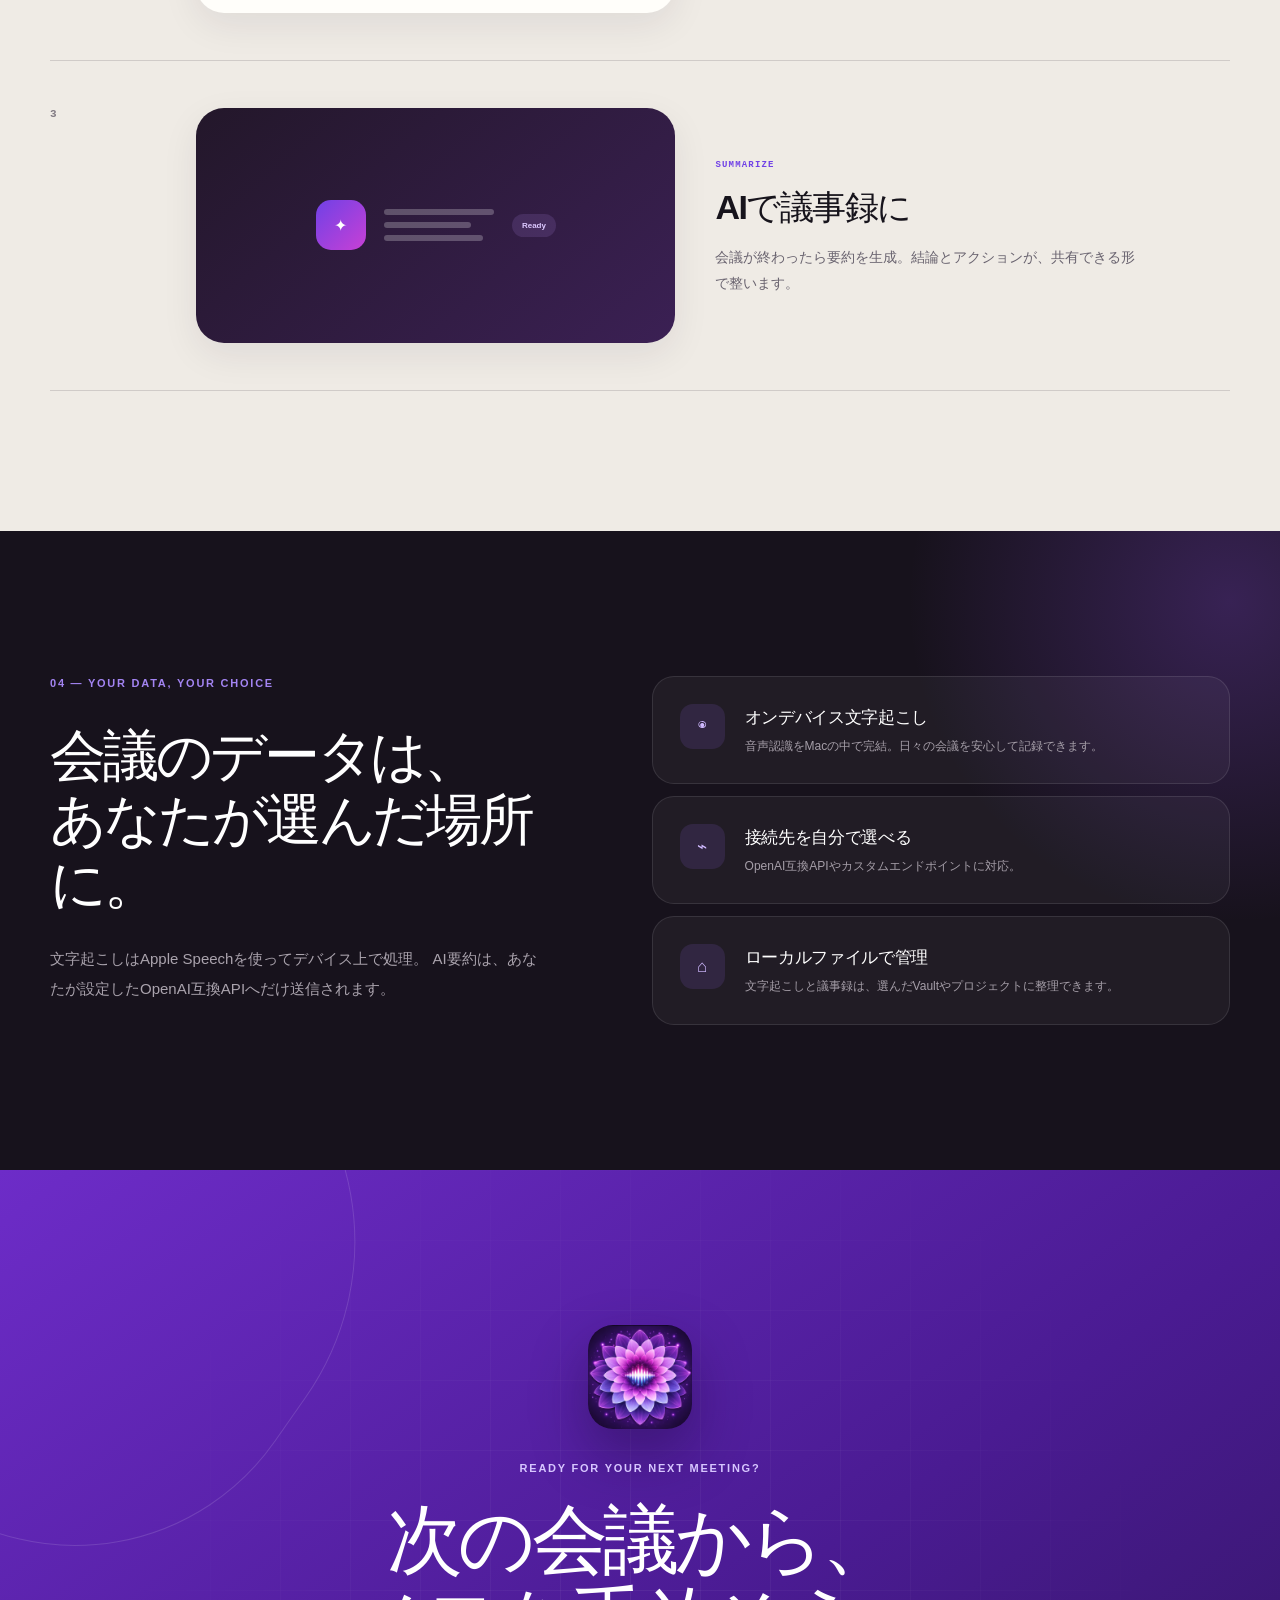
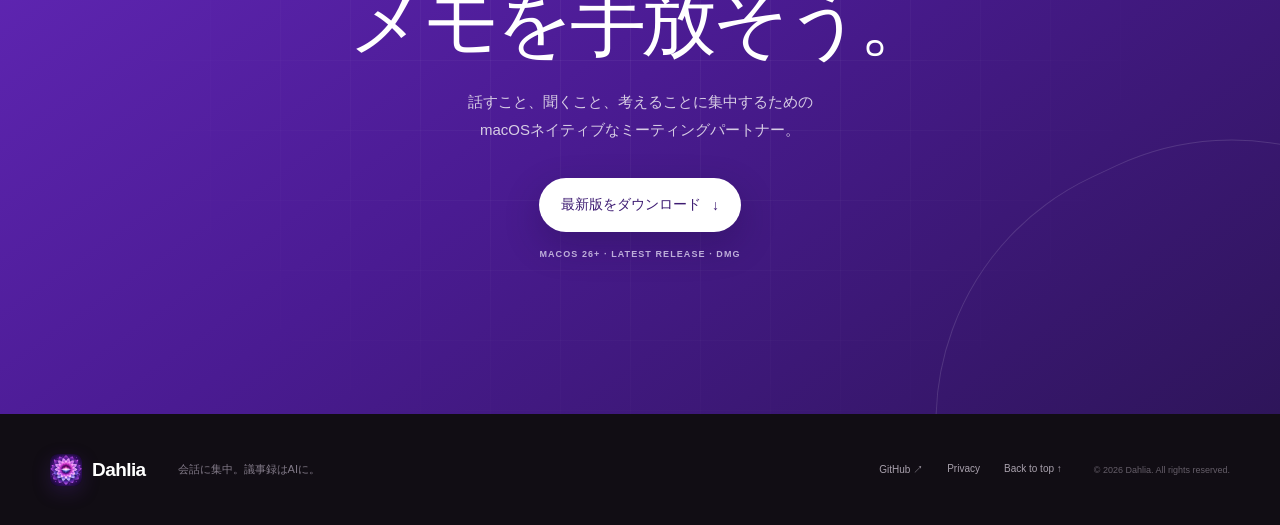
==== commit 2f04f30c: "Add latest release download" ====
--- a/index.html
+++ b/index.html
@@ -18,11 +18,11 @@
     />
     <meta
       property="og:url"
-      content="https://dahlia-mtg.github.io/dahlia.github.io/"
+      content="https://dahlia-mtg.github.io/"
     />
     <meta
       property="og:image"
-      content="https://dahlia-mtg.github.io/dahlia.github.io/assets/og.png"
+      content="https://dahlia-mtg.github.io/assets/og.png"
     />
     <meta name="twitter:card" content="summary_large_image" />
     <meta name="twitter:title" content="Dahlia — 会話に集中。議事録はAIに。" />
@@ -32,9 +32,9 @@
     />
     <meta
       name="twitter:image"
-      content="https://dahlia-mtg.github.io/dahlia.github.io/assets/og.png"
-    />
-    <link rel="canonical" href="https://dahlia-mtg.github.io/dahlia.github.io/" />
+      content="https://dahlia-mtg.github.io/assets/og.png"
+    />
+    <link rel="canonical" href="https://dahlia-mtg.github.io/" />
     <link rel="icon" type="image/png" href="assets/app-icon.png" />
     <link rel="apple-touch-icon" href="assets/app-icon.png" />
     <link rel="manifest" href="site.webmanifest" />
@@ -68,11 +68,10 @@
           <a href="#privacy">プライバシー</a>
           <a
             class="nav-cta"
-            href="https://github.com/mats16/dahlia"
-            target="_blank"
-            rel="noreferrer"
+            href="https://github.com/mats16/dahlia/releases/latest/download/Dahlia.dmg"
+            aria-label="Dahlia最新版DMGを直接ダウンロード"
           >
-            GitHubで見る <span aria-hidden="true">↗</span>
+            ダウンロード <span aria-hidden="true">↓</span>
           </a>
         </nav>
       </div>
@@ -96,15 +95,13 @@
             <div class="hero-actions reveal reveal-delay-3">
               <a
                 class="button button-primary"
-                href="https://github.com/mats16/dahlia"
-                target="_blank"
-                rel="noreferrer"
+                href="https://github.com/mats16/dahlia/releases/latest/download/Dahlia.dmg"
+                aria-label="Dahlia最新版DMGを直接ダウンロード"
               >
-                <span class="button-mark" aria-hidden="true">⌘</span>
-                GitHubで見る
-                <span aria-hidden="true">↗</span>
+                <span class="button-mark" aria-hidden="true">↓</span>
+                Mac版をダウンロード
               </a>
-              <a class="text-link" href="#workflow">3ステップでわかる <span aria-hidden="true">↓</span></a>
+              <a class="text-link" href="https://github.com/mats16/dahlia" target="_blank" rel="noreferrer">GitHubで見る <span aria-hidden="true">↗</span></a>
             </div>
             <div class="hero-meta reveal reveal-delay-3" aria-label="動作情報">
               <span><i aria-hidden="true"></i> macOS 26+</span>
@@ -436,13 +433,12 @@
           <p>話すこと、聞くこと、考えることに集中するための<br />macOSネイティブなミーティングパートナー。</p>
           <a
             class="button button-light"
-            href="https://github.com/mats16/dahlia"
-            target="_blank"
-            rel="noreferrer"
+            href="https://github.com/mats16/dahlia/releases/latest/download/Dahlia.dmg"
+            aria-label="Dahlia最新版DMGを直接ダウンロード"
           >
-            GitHubでDahliaを見る <span aria-hidden="true">↗</span>
+            最新版をダウンロード <span aria-hidden="true">↓</span>
           </a>
-          <span class="cta-meta">macOS 26+ · Version 0.2.1</span>
+          <span class="cta-meta">macOS 26+ · Latest release · DMG</span>
         </div>
       </section>
     </main>
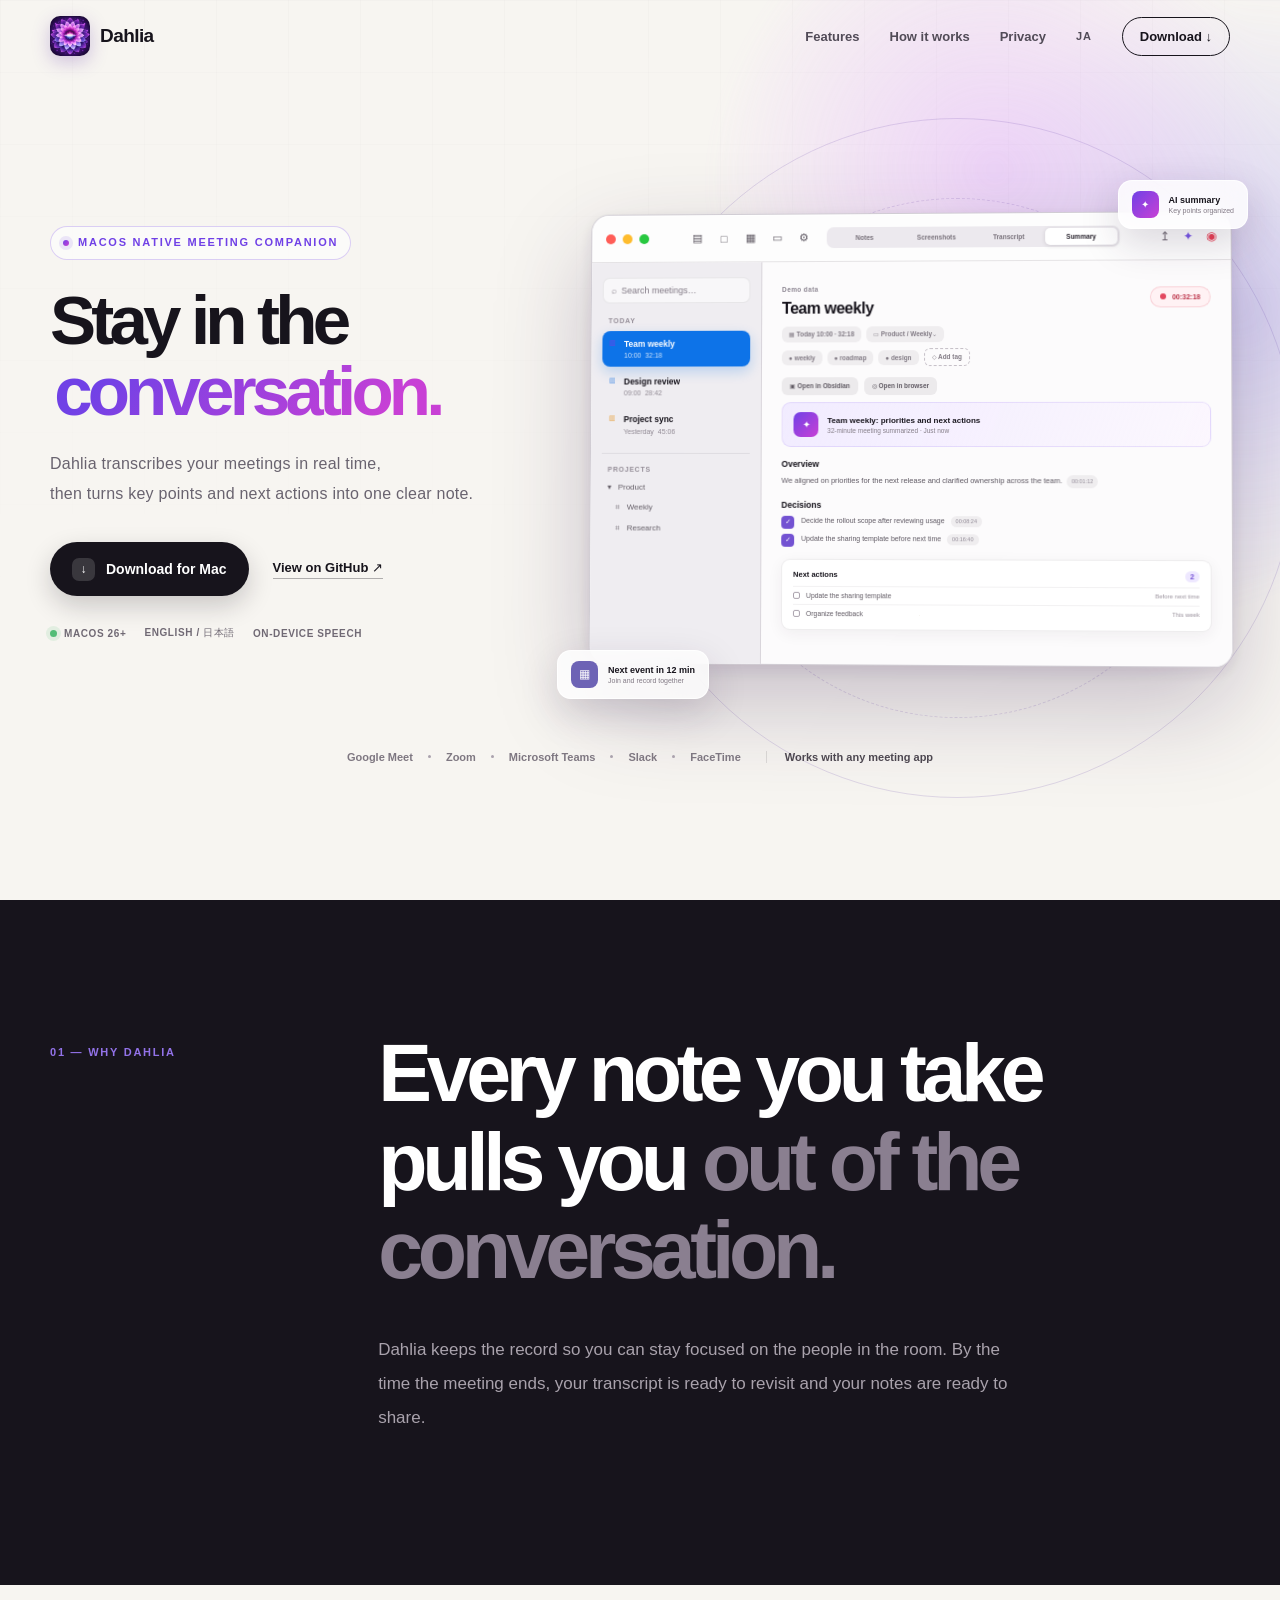
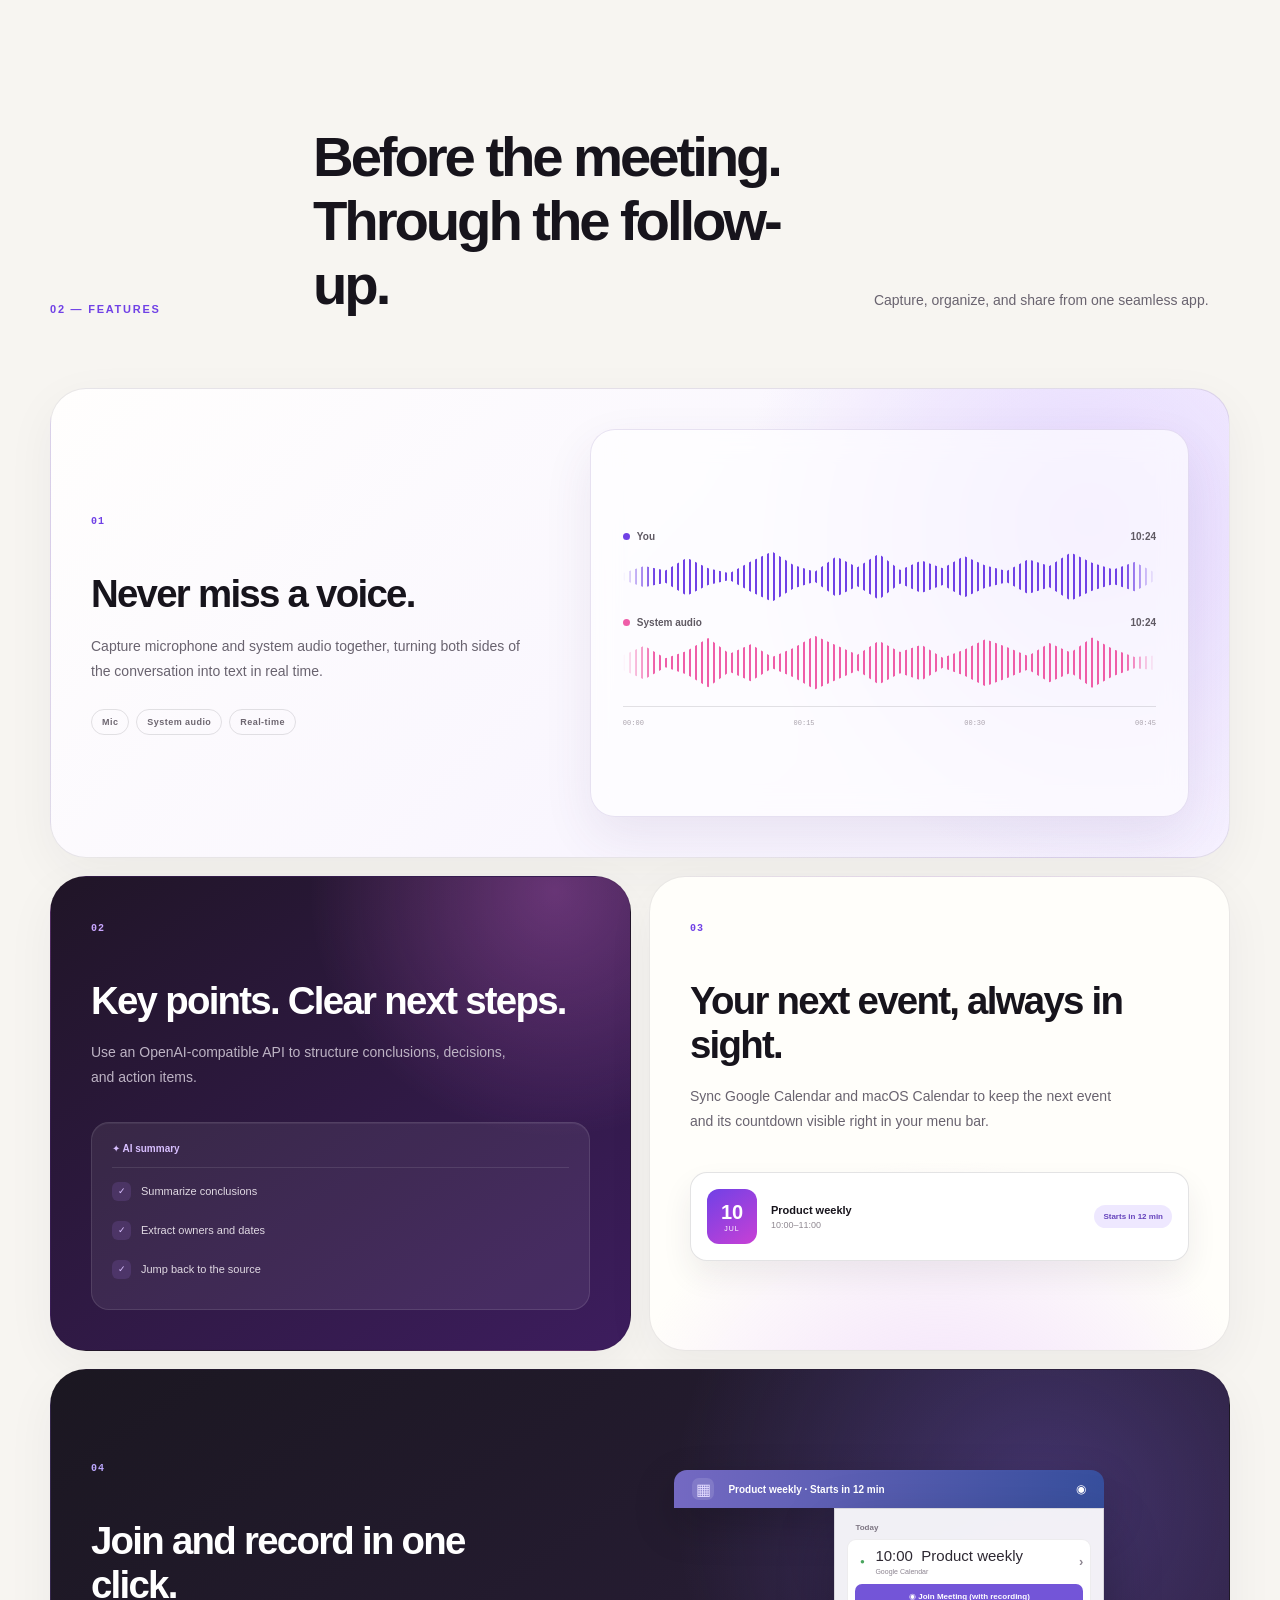
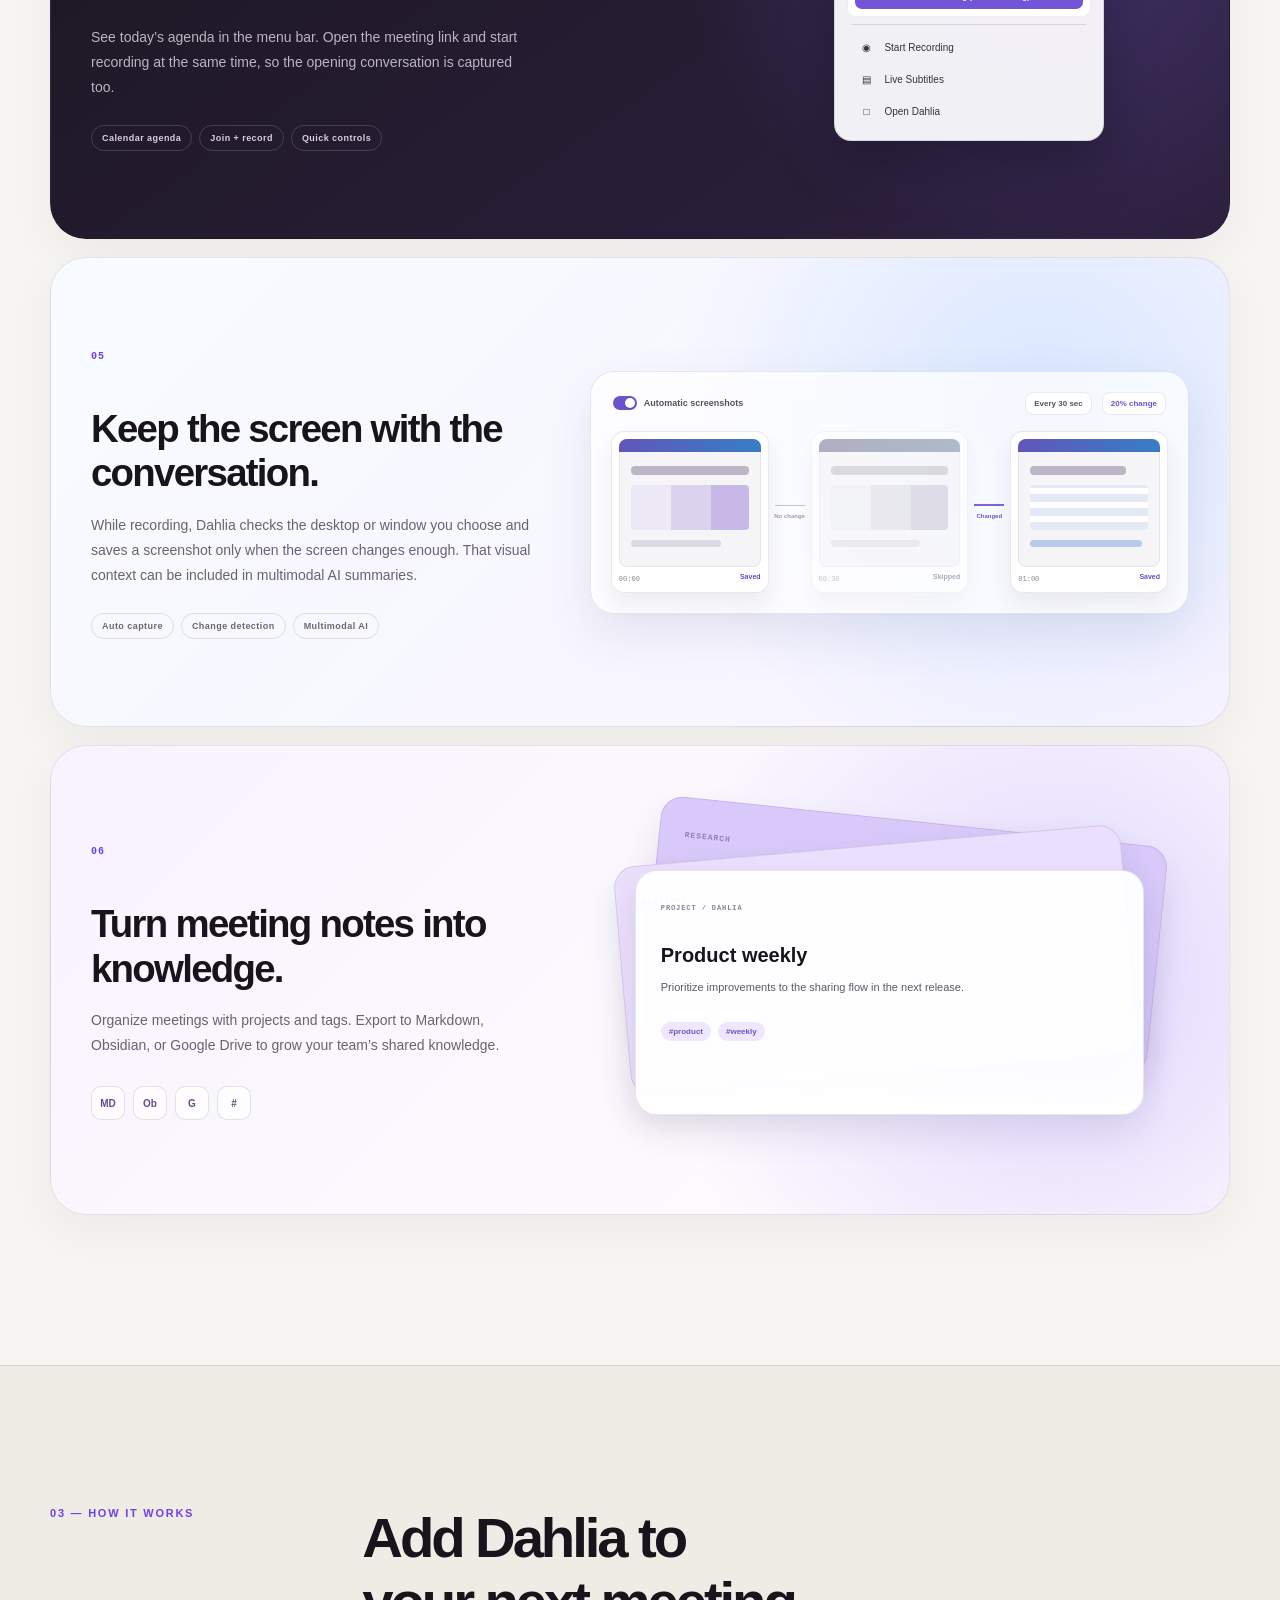
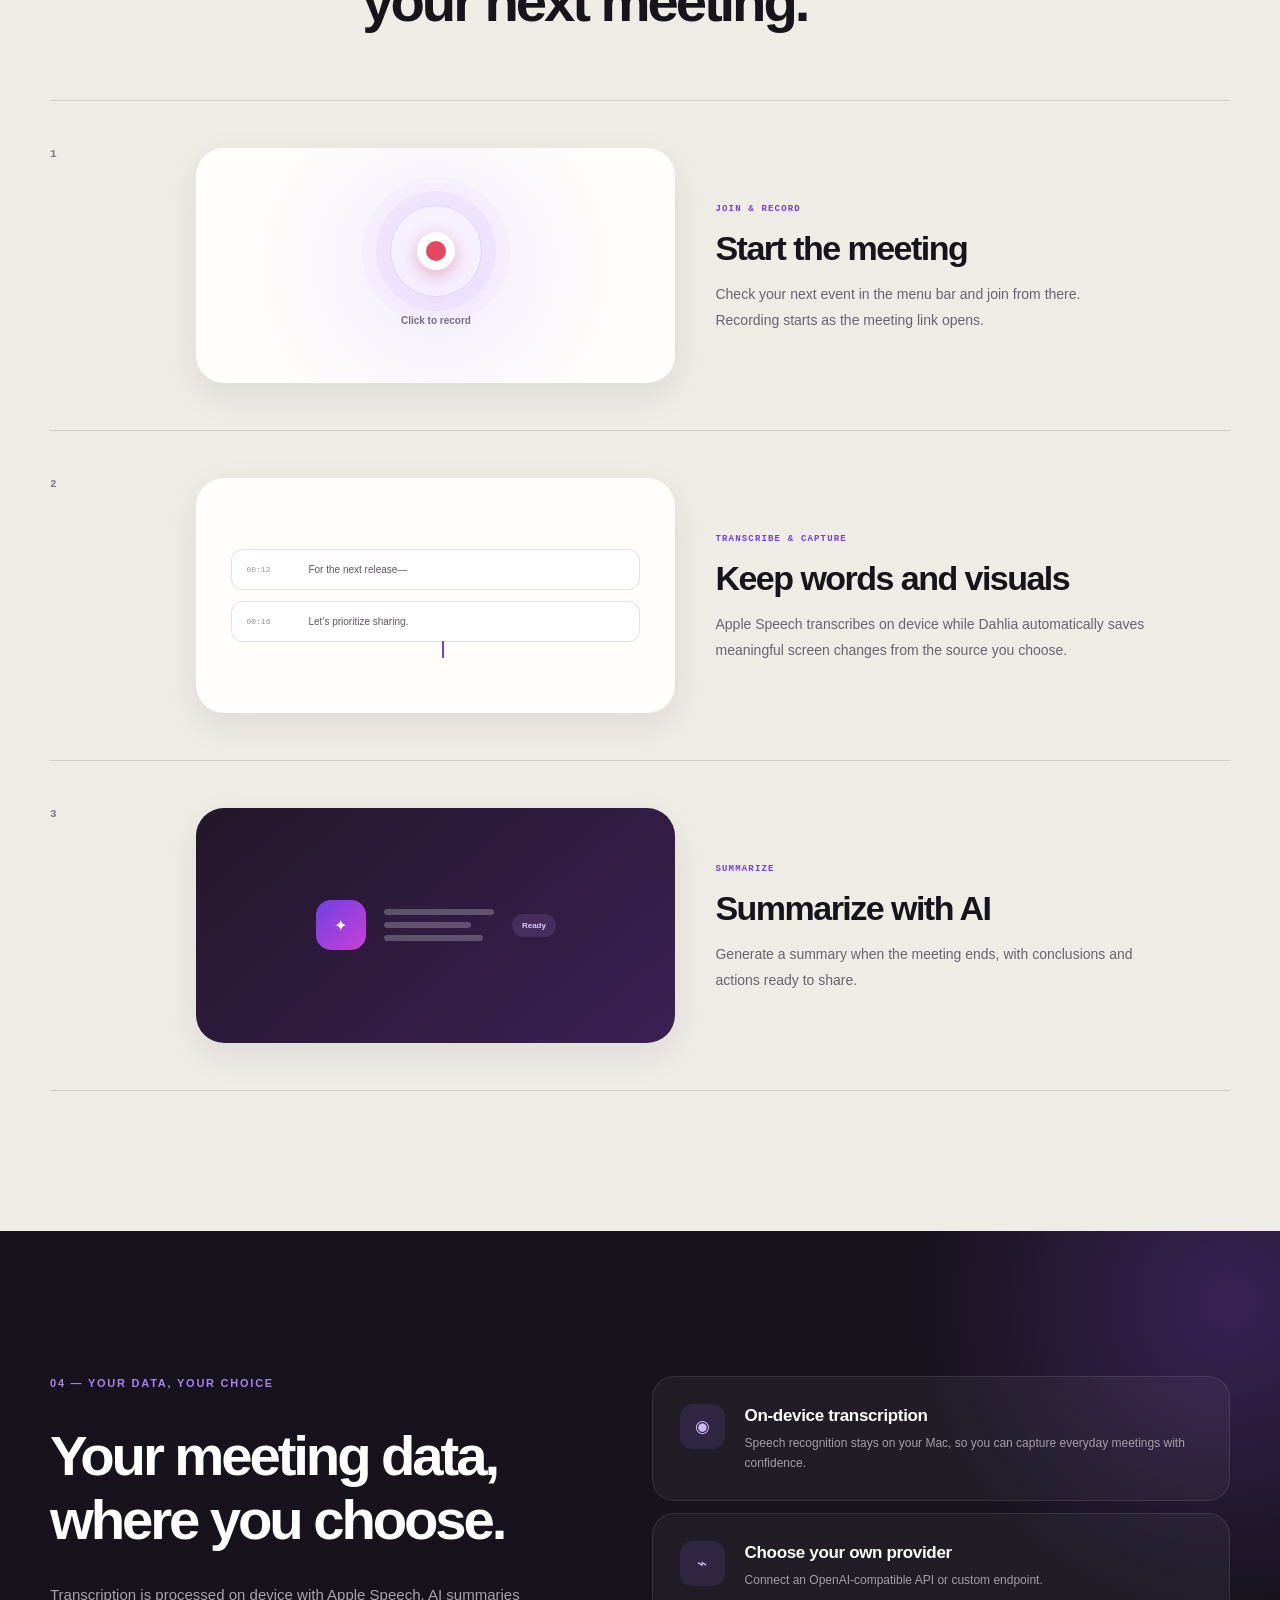
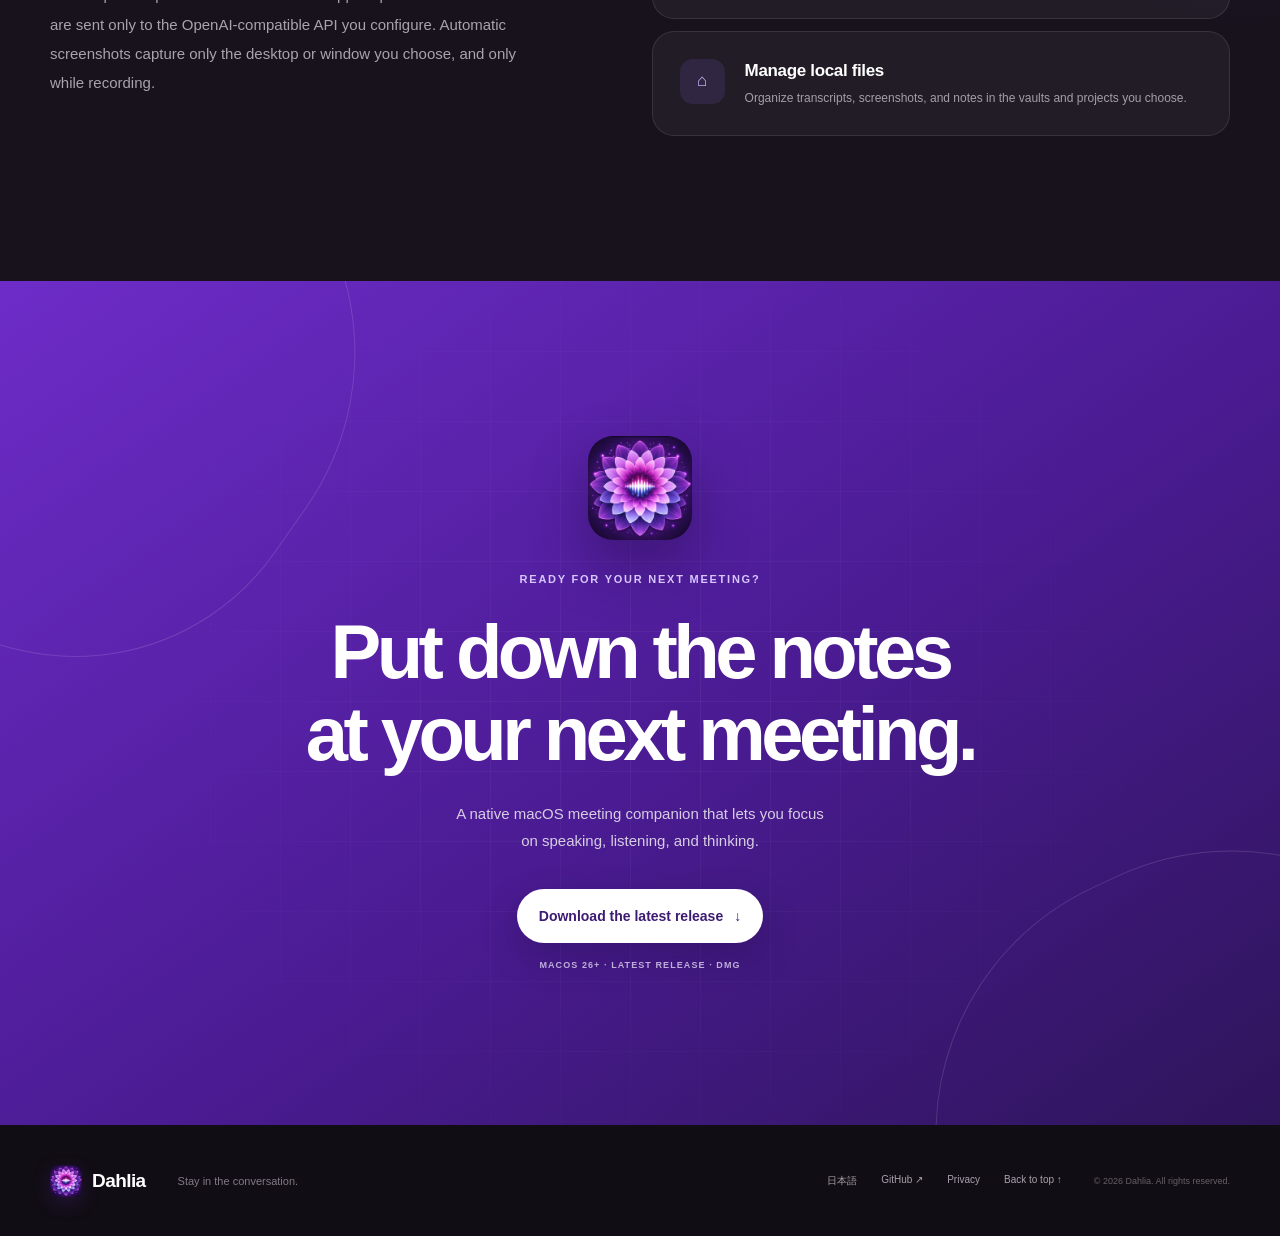
==== commit e36c0eff: "Add automatic screenshot feature" ====
--- a/index.html
+++ b/index.html
@@ -1,20 +1,20 @@
 <!doctype html>
-<html lang="ja">
+<html lang="en">
   <head>
     <meta charset="UTF-8" />
     <meta name="viewport" content="width=device-width, initial-scale=1.0" />
     <meta name="theme-color" content="#f7f5f1" />
     <meta
       name="description"
-      content="Dahliaは、マイクとシステム音声を同時に文字起こしし、AIで議事録をまとめるmacOSネイティブアプリです。"
+      content="Dahlia is a native macOS transcription and AI meeting-notes app that shows your next event in the menu bar and lets you join and record in one click."
     />
     <meta property="og:type" content="website" />
-    <meta property="og:locale" content="ja_JP" />
+    <meta property="og:locale" content="en_US" />
     <meta property="og:site_name" content="Dahlia" />
-    <meta property="og:title" content="Dahlia — 会話に集中。議事録はAIに。" />
+    <meta property="og:title" content="Dahlia — Stay in the conversation." />
     <meta
       property="og:description"
-      content="会議をリアルタイムで文字起こし。要点もアクションも、AIがひとつの議事録に。"
+      content="See your next event in the menu bar, then join and record in one click. Dahlia handles real-time transcription and structured AI meeting notes."
     />
     <meta
       property="og:url"
@@ -25,28 +25,31 @@
       content="https://dahlia-mtg.github.io/assets/og.png"
     />
     <meta name="twitter:card" content="summary_large_image" />
-    <meta name="twitter:title" content="Dahlia — 会話に集中。議事録はAIに。" />
+    <meta name="twitter:title" content="Dahlia — Stay in the conversation." />
     <meta
       name="twitter:description"
-      content="会議をリアルタイムで文字起こし。要点もアクションも、AIがひとつの議事録に。"
+      content="See your next event in the menu bar, then join and record in one click. Dahlia handles real-time transcription and structured AI meeting notes."
     />
     <meta
       name="twitter:image"
       content="https://dahlia-mtg.github.io/assets/og.png"
     />
     <link rel="canonical" href="https://dahlia-mtg.github.io/" />
+    <link rel="alternate" hreflang="ja" href="https://dahlia-mtg.github.io/ja/" />
+    <link rel="alternate" hreflang="en" href="https://dahlia-mtg.github.io/" />
+    <link rel="alternate" hreflang="x-default" href="https://dahlia-mtg.github.io/" />
     <link rel="icon" type="image/png" href="assets/app-icon.png" />
     <link rel="apple-touch-icon" href="assets/app-icon.png" />
     <link rel="manifest" href="site.webmanifest" />
     <link rel="stylesheet" href="styles.css" />
-    <title>Dahlia — 会話に集中。議事録はAIに。</title>
+    <title>Dahlia — Stay in the conversation.</title>
   </head>
   <body>
-    <a class="skip-link" href="#main">本文へスキップ</a>
+    <a class="skip-link" href="#main">Skip to content</a>
 
     <header class="site-header" data-header>
       <div class="nav-shell">
-        <a class="brand" href="#top" aria-label="Dahlia トップへ">
+        <a class="brand" href="#top" aria-label="Dahlia home">
           <img src="assets/app-icon.png" alt="" width="40" height="40" />
           <span>Dahlia</span>
         </a>
@@ -56,22 +59,23 @@
           type="button"
           aria-expanded="false"
           aria-controls="site-nav"
-          aria-label="メニューを開く"
+          aria-label="Open menu"
           data-nav-toggle
         >
           <span></span><span></span>
         </button>
 
-        <nav id="site-nav" class="site-nav" aria-label="メインナビゲーション" data-nav>
-          <a href="#features">できること</a>
-          <a href="#workflow">使い方</a>
-          <a href="#privacy">プライバシー</a>
+        <nav id="site-nav" class="site-nav" aria-label="Main navigation" data-nav>
+          <a href="#features">Features</a>
+          <a href="#workflow">How it works</a>
+          <a href="#privacy">Privacy</a>
+          <a class="language-link" href="ja/" lang="ja" aria-label="このページを日本語で表示">JA</a>
           <a
             class="nav-cta"
             href="https://github.com/mats16/dahlia/releases/latest/download/Dahlia.dmg"
-            aria-label="Dahlia最新版DMGを直接ダウンロード"
+            aria-label="Download the latest Dahlia DMG"
           >
-            ダウンロード <span aria-hidden="true">↓</span>
+            Download <span aria-hidden="true">↓</span>
           </a>
         </nav>
       </div>
@@ -85,41 +89,41 @@
           <div class="hero-copy">
             <div class="eyebrow reveal">macOS native meeting companion</div>
             <h1 class="reveal reveal-delay-1">
-              会話に集中。<br />
-              議事録は<span>AI</span>に。
+              Stay in the<br />
+              <span>conversation.</span>
             </h1>
             <p class="hero-lead reveal reveal-delay-2">
-              Dahliaは、会議の音声をリアルタイムで文字起こしし、<br class="desktop-break" />
-              要点と次のアクションまで、ひとつの議事録にまとめます。
+              Dahlia transcribes your meetings in real time,<br class="desktop-break" />
+              then turns key points and next actions into one clear note.
             </p>
             <div class="hero-actions reveal reveal-delay-3">
               <a
                 class="button button-primary"
                 href="https://github.com/mats16/dahlia/releases/latest/download/Dahlia.dmg"
-                aria-label="Dahlia最新版DMGを直接ダウンロード"
+                aria-label="Download the latest Dahlia DMG"
               >
                 <span class="button-mark" aria-hidden="true">↓</span>
-                Mac版をダウンロード
+                Download for Mac
               </a>
-              <a class="text-link" href="https://github.com/mats16/dahlia" target="_blank" rel="noreferrer">GitHubで見る <span aria-hidden="true">↗</span></a>
+              <a class="text-link" href="https://github.com/mats16/dahlia" target="_blank" rel="noreferrer">View on GitHub <span aria-hidden="true">↗</span></a>
             </div>
-            <div class="hero-meta reveal reveal-delay-3" aria-label="動作情報">
+            <div class="hero-meta reveal reveal-delay-3" aria-label="Compatibility">
               <span><i aria-hidden="true"></i> macOS 26+</span>
-              <span>日本語 / English</span>
+              <span>English / 日本語</span>
               <span>On-device speech</span>
             </div>
           </div>
 
-          <div class="product-stage reveal reveal-delay-2" aria-label="Dahlia アプリの画面イメージ">
+          <div class="product-stage reveal reveal-delay-2" aria-label="Preview of the Dahlia app">
             <div class="stage-orbit stage-orbit-one" aria-hidden="true"></div>
             <div class="stage-orbit stage-orbit-two" aria-hidden="true"></div>
             <div class="floating-note note-one" aria-hidden="true">
               <span class="note-icon">✦</span>
-              <span><b>AI summary</b><small>要点を整理しました</small></span>
+              <span><b>AI summary</b><small>Key points organized</small></span>
             </div>
             <div class="floating-note note-two" aria-hidden="true">
-              <span class="menu-note-icon">⌁</span>
-              <span><b>Menu bar ready</b><small>どこからでも録音を開始</small></span>
+              <span class="menu-note-icon">▦</span>
+              <span><b>Next event in 12 min</b><small>Join and record together</small></span>
             </div>
 
             <div class="mac-window">
@@ -128,32 +132,32 @@
                 <div class="window-tools" aria-hidden="true">
                   <span>▤</span><span>□</span><span>▦</span><span>▭</span><span>⚙</span>
                 </div>
-                <div class="app-tabs" role="tablist" aria-label="Dahliaの表示内容">
-                  <button id="notes-tab" type="button" role="tab" tabindex="-1" aria-selected="false" aria-controls="notes-panel" data-app-tab="notes">ノート</button>
-                  <button id="screenshots-tab" type="button" role="tab" tabindex="-1" aria-selected="false" aria-controls="screenshots-panel" data-app-tab="screenshots">スクリーンショット</button>
-                  <button id="transcript-tab" type="button" role="tab" tabindex="-1" aria-selected="false" aria-controls="transcript-panel" data-app-tab="transcript">文字起こし</button>
-                  <button id="summary-tab" class="active" type="button" role="tab" aria-selected="true" aria-controls="summary-panel" data-app-tab="summary">要約</button>
+                <div class="app-tabs" role="tablist" aria-label="Dahlia content views">
+                  <button id="notes-tab" type="button" role="tab" tabindex="-1" aria-selected="false" aria-controls="notes-panel" data-app-tab="notes">Notes</button>
+                  <button id="screenshots-tab" type="button" role="tab" tabindex="-1" aria-selected="false" aria-controls="screenshots-panel" data-app-tab="screenshots">Screenshots</button>
+                  <button id="transcript-tab" type="button" role="tab" tabindex="-1" aria-selected="false" aria-controls="transcript-panel" data-app-tab="transcript">Transcript</button>
+                  <button id="summary-tab" class="active" type="button" role="tab" aria-selected="true" aria-controls="summary-panel" data-app-tab="summary">Summary</button>
                 </div>
                 <div class="window-actions" aria-hidden="true"><span>↥</span><span>✦</span><span class="window-record">◉</span></div>
               </div>
               <div class="window-body">
                 <aside class="app-sidebar">
-                  <div class="search-bar">⌕&nbsp;&nbsp;ミーティングを検索…</div>
-                  <small>今日</small>
+                  <div class="search-bar">⌕&nbsp;&nbsp;Search meetings…</div>
+                  <small>Today</small>
                   <button class="meeting-row active" type="button" tabindex="-1">
                     <i class="meeting-icon purple">▥</i>
-                    <span><b>チーム定例</b><em>10:00&nbsp;&nbsp;32:18</em></span>
+                    <span><b>Team weekly</b><em>10:00&nbsp;&nbsp;32:18</em></span>
                   </button>
                   <button class="meeting-row" type="button" tabindex="-1">
                     <i class="meeting-icon blue">▥</i>
-                    <span><b>デザインレビュー</b><em>09:00&nbsp;&nbsp;28:42</em></span>
+                    <span><b>Design review</b><em>09:00&nbsp;&nbsp;28:42</em></span>
                   </button>
                   <button class="meeting-row" type="button" tabindex="-1">
                     <i class="meeting-icon amber">▥</i>
-                    <span><b>プロジェクト共有</b><em>昨日&nbsp;&nbsp;45:06</em></span>
+                    <span><b>Project sync</b><em>Yesterday&nbsp;&nbsp;45:06</em></span>
                   </button>
                   <div class="sidebar-projects">
-                    <small>プロジェクト</small>
+                    <small>Projects</small>
                     <p>▾ &nbsp; Product</p>
                     <p>　⌗ &nbsp; Weekly</p>
                     <p>　⌗ &nbsp; Research</p>
@@ -163,64 +167,64 @@
                 <div class="app-main">
                   <div class="meeting-header">
                     <div>
-                      <span class="demo-badge">デモデータ</span>
-                      <h2>チーム定例</h2>
+                      <span class="demo-badge">Demo data</span>
+                      <h2>Team weekly</h2>
                     </div>
                     <div class="record-badge"><i></i> 00:32:18</div>
                   </div>
                   <div class="meeting-meta" aria-hidden="true">
-                    <span>▦ 今日 10:00 · 32:18</span><span>▭ Product / Weekly⌄</span>
+                    <span>▦ Today 10:00 · 32:18</span><span>▭ Product / Weekly⌄</span>
                   </div>
                   <div class="meeting-tags" aria-hidden="true">
-                    <span>● weekly</span><span>● roadmap</span><span>● design</span><b>◇ タグを追加</b>
+                    <span>● weekly</span><span>● roadmap</span><span>● design</span><b>◇ Add tag</b>
                   </div>
 
                   <div id="summary-panel" class="app-panel" role="tabpanel" aria-labelledby="summary-tab" data-app-panel="summary">
-                    <div class="summary-toolbar" aria-hidden="true"><span>▣ Obsidianで開く</span><span>◎ ブラウザで開く</span></div>
+                    <div class="summary-toolbar" aria-hidden="true"><span>▣ Open in Obsidian</span><span>◎ Open in browser</span></div>
                     <div class="summary-intro">
                       <span class="sparkle">✦</span>
-                      <div><b>チーム定例：優先順位と次のアクション</b><small>32分の会議を要約 · たった今</small></div>
+                      <div><b>Team weekly: priorities and next actions</b><small>32-minute meeting summarized · Just now</small></div>
                     </div>
                     <div class="summary-block">
-                      <h3>概要</h3>
-                      <p>次回リリースの優先順位と、チーム内の担当範囲を確認しました。<em>00:01:12</em></p>
+                      <h3>Overview</h3>
+                      <p>We aligned on priorities for the next release and clarified ownership across the team.<em>00:01:12</em></p>
                     </div>
                     <div class="summary-block">
-                      <h3>決定事項</h3>
+                      <h3>Decisions</h3>
                       <ul>
-                        <li><i>✓</i><span>利用状況を確認してから公開範囲を決める <em>00:08:24</em></span></li>
-                        <li><i>✓</i><span>次回までに共有テンプレートを更新する <em>00:16:40</em></span></li>
+                        <li><i>✓</i><span>Decide the rollout scope after reviewing usage <em>00:08:24</em></span></li>
+                        <li><i>✓</i><span>Update the sharing template before next time <em>00:16:40</em></span></li>
                       </ul>
                     </div>
                     <div class="action-card">
-                      <div><span>次のアクション</span><b>2</b></div>
-                      <p><i></i> 共有テンプレートを更新 <small>次回まで</small></p>
-                      <p><i></i> フィードバックを整理 <small>今週中</small></p>
+                      <div><span>Next actions</span><b>2</b></div>
+                      <p><i></i> Update the sharing template <small>Before next time</small></p>
+                      <p><i></i> Organize feedback <small>This week</small></p>
                     </div>
                   </div>
 
                   <div id="transcript-panel" class="app-panel transcript-panel" role="tabpanel" aria-labelledby="transcript-tab" data-app-panel="transcript" hidden>
                     <div class="transcript-line">
-                      <time>00:28:12</time><span class="speaker speaker-a">マイク</span>
-                      <p>次回リリースでは、共有までの流れを優先して確認しましょう。</p>
+                      <time>00:28:12</time><span class="speaker speaker-a">Mic</span>
+                      <p>For the next release, let’s prioritize the sharing flow.</p>
                     </div>
                     <div class="transcript-line">
-                      <time>00:28:24</time><span class="speaker speaker-b">システム</span>
-                      <p>まずは利用状況を見てから、公開範囲を決めるのが良さそうです。</p>
+                      <time>00:28:24</time><span class="speaker speaker-b">System</span>
+                      <p>Let’s review usage before deciding how broadly to release it.</p>
                     </div>
                     <div class="transcript-line">
-                      <time>00:29:03</time><span class="speaker speaker-a">マイク</span>
-                      <p>共有テンプレートの更新も、次回までに進めます。</p>
+                      <time>00:29:03</time><span class="speaker speaker-a">Mic</span>
+                      <p>I’ll update the sharing template before our next meeting.</p>
                     </div>
                     <div class="transcript-line current">
-                      <time>00:32:18</time><span class="speaker speaker-b">システム</span>
-                      <p>担当と期限を確認して、今日は終わりにしましょう。<i></i></p>
-                    </div>
-                    <div class="listening-line"><i></i> 音声を認識しています…</div>
+                      <time>00:32:18</time><span class="speaker speaker-b">System</span>
+                      <p>Let’s confirm owners and deadlines, then wrap up. <i></i></p>
+                    </div>
+                    <div class="listening-line"><i></i> Listening…</div>
                   </div>
 
                   <div id="screenshots-panel" class="app-panel screenshots-panel" role="tabpanel" aria-labelledby="screenshots-tab" data-app-panel="screenshots" hidden>
-                    <div class="shot-grid" aria-label="架空のスクリーンショット例">
+                    <div class="shot-grid" aria-label="Sample screenshots">
                       <div class="shot-card"><div class="shot-art shot-art-a"><i></i><i></i><i></i></div><span>00:04:16</span></div>
                       <div class="shot-card"><div class="shot-art shot-art-b"><i></i><i></i><i></i></div><span>00:11:43</span></div>
                       <div class="shot-card"><div class="shot-art shot-art-c"><i></i><i></i><i></i></div><span>00:18:27</span></div>
@@ -230,10 +234,10 @@
 
                   <div id="notes-panel" class="app-panel notes-panel" role="tabpanel" aria-labelledby="notes-tab" data-app-panel="notes" hidden>
                     <div class="notes-paper">
-                      <span>会議中のメモ</span>
-                      <p>・次回リリースの優先順位を確認</p>
-                      <p>・共有テンプレートを更新</p>
-                      <p>・フィードバックを次回までに整理</p>
+                      <span>Meeting notes</span>
+                      <p>• Confirm priorities for the next release</p>
+                      <p>・Update the sharing template</p>
+                      <p>• Organize feedback before the next meeting</p>
                     </div>
                   </div>
                 </div>
@@ -244,7 +248,7 @@
 
         <div class="section-shell proof-strip reveal">
           <span>Google Meet</span><i></i><span>Zoom</span><i></i><span>Microsoft Teams</span><i></i><span>Slack</span><i></i><span>FaceTime</span>
-          <strong>会議アプリを問わず使えます</strong>
+          <strong>Works with any meeting app</strong>
         </div>
       </section>
 
@@ -253,12 +257,12 @@
           <p class="section-index reveal">01 — WHY DAHLIA</p>
           <div>
             <h2 class="statement reveal">
-              メモを取るたび、<br />
-              会話から<span>離れていく。</span>
+              Every note you take<br />
+              pulls you <span>out of the conversation.</span>
             </h2>
             <p class="statement-copy reveal">
-              Dahliaが会話を記録し続けるから、あなたは相手の言葉に集中できる。
-              会議が終わる頃には、読み返せる文字起こしと、共有できる議事録ができています。
+              Dahlia keeps the record so you can stay focused on the people in the room.
+              By the time the meeting ends, your transcript is ready to revisit and your notes are ready to share.
             </p>
           </div>
         </div>
@@ -268,22 +272,22 @@
         <div class="section-shell">
           <div class="section-heading reveal">
             <p class="section-index">02 — FEATURES</p>
-            <h2>会議の前から、<br />終わったあとまで。</h2>
-            <p>記録・整理・共有を、ひとつのアプリでシームレスに。</p>
+            <h2>Before the meeting.<br />Through the follow-up.</h2>
+            <p>Capture, organize, and share from one seamless app.</p>
           </div>
 
           <div class="bento-grid">
             <article class="feature-card feature-card-wide feature-audio reveal">
               <div class="feature-copy">
                 <span class="feature-number">01</span>
-                <h3>声を、取りこぼさない。</h3>
-                <p>マイクとシステム音声を同時にキャプチャ。自分の声も、相手の声も、リアルタイムに文字へ。</p>
+                <h3>Never miss a voice.</h3>
+                <p>Capture microphone and system audio together, turning both sides of the conversation into text in real time.</p>
                 <div class="feature-tags"><span>Mic</span><span>System audio</span><span>Real-time</span></div>
               </div>
               <div class="wave-visual" aria-hidden="true">
-                <div class="wave-label"><span><i class="mic-dot"></i> あなた</span><span>10:24</span></div>
+                <div class="wave-label"><span><i class="mic-dot"></i> You</span><span>10:24</span></div>
                 <div class="waveform wave-one"></div>
-                <div class="wave-label"><span><i class="system-dot"></i> システム音声</span><span>10:24</span></div>
+                <div class="wave-label"><span><i class="system-dot"></i> System audio</span><span>10:24</span></div>
                 <div class="waveform wave-two"></div>
                 <div class="wave-time"><span>00:00</span><span>00:15</span><span>00:30</span><span>00:45</span></div>
               </div>
@@ -291,56 +295,88 @@
 
             <article class="feature-card feature-summary reveal">
               <span class="feature-number">02</span>
-              <h3>要点も、次の一手も。</h3>
-              <p>OpenAI互換APIで、会議の結論・決定事項・アクションを構造化。</p>
+              <h3>Key points. Clear next steps.</h3>
+              <p>Use an OpenAI-compatible API to structure conclusions, decisions, and action items.</p>
               <div class="mini-summary" aria-hidden="true">
                 <span>✦ AI summary</span>
-                <p><i>✓</i> 結論を3行で整理</p>
-                <p><i>✓</i> 担当者と期限を抽出</p>
-                <p><i>✓</i> 発言箇所へすぐ戻る</p>
+                <p><i>✓</i> Summarize conclusions</p>
+                <p><i>✓</i> Extract owners and dates</p>
+                <p><i>✓</i> Jump back to the source</p>
               </div>
             </article>
 
             <article class="feature-card feature-calendar reveal">
               <span class="feature-number">03</span>
-              <h3>予定から、すぐ記録。</h3>
-              <p>Google CalendarとmacOSカレンダーの予定を表示。会議名や時間を引き継いで、すぐに開始。</p>
+              <h3>Your next event, always in sight.</h3>
+              <p>Sync Google Calendar and macOS Calendar to keep the next event and its countdown visible right in your menu bar.</p>
               <div class="calendar-visual" aria-hidden="true">
                 <div class="calendar-day"><b>10</b><span>JUL</span></div>
-                <div><b>プロダクト定例</b><span>10:00–11:00</span></div>
-                <em>開始 →</em>
+                <div><b>Product weekly</b><span>10:00–11:00</span></div>
+                <em>Starts in 12 min</em>
               </div>
             </article>
 
             <article class="feature-card feature-card-wide feature-menubar reveal">
               <div class="feature-copy">
                 <span class="feature-number">04</span>
-                <h3>メニューバーから、すぐ操作。</h3>
-                <p>ウインドウを開かなくても録音やライブ字幕を開始。マイク、システム音声、言語、収録ソースも、その場で切り替えられます。</p>
-                <div class="feature-tags"><span>Quick record</span><span>Live captions</span><span>Audio source</span></div>
+                <h3>Join and record in one click.</h3>
+                <p>See today’s agenda in the menu bar. Open the meeting link and start recording at the same time, so the opening conversation is captured too.</p>
+                <div class="feature-tags"><span>Calendar agenda</span><span>Join + record</span><span>Quick controls</span></div>
               </div>
               <div class="menubar-visual" aria-hidden="true">
-                <div class="mac-menu-strip"><span>●</span><b>▥</b><b>✺</b><b>G</b><b>◉</b></div>
+                <div class="mac-menu-strip"><span>▦</span><strong>Product weekly · Starts in 12 min</strong><b>◉</b></div>
                 <div class="menu-popover">
-                  <p><i>◉</i> 録音を開始</p>
-                  <p><i>▤</i> ライブ字幕</p>
+                  <small>Today</small>
+                  <div class="agenda-event">
+                    <div><i>●</i><span class="agenda-details"><b>10:00&nbsp;&nbsp;Product weekly</b><em>Google Calendar</em></span><strong>›</strong></div>
+                    <span class="agenda-action"><i>◉</i> Join Meeting (with recording)</span>
+                  </div>
                   <hr />
-                  <p><i>♩</i> マイク <b>›</b></p>
-                  <p><i>◖</i> システム音声 <b>›</b></p>
-                  <p><i>◎</i> 言語 <b>›</b></p>
-                  <p><i>▣</i> ソース <b>›</b></p>
-                  <hr />
-                  <p><i>□</i> Dahliaを開く</p>
+                  <p><i>◉</i> Start Recording</p>
+                  <p><i>▤</i> Live Subtitles</p>
+                  <p><i>□</i> Open Dahlia</p>
+                </div>
+              </div>
+            </article>
+
+            <article class="feature-card feature-card-wide feature-screenshots reveal">
+              <div class="feature-copy">
+                <span class="feature-number">05</span>
+                <h3>Keep the screen with the conversation.</h3>
+                <p>While recording, Dahlia checks the desktop or window you choose and saves a screenshot only when the screen changes enough. That visual context can be included in multimodal AI summaries.</p>
+                <div class="feature-tags"><span>Auto capture</span><span>Change detection</span><span>Multimodal AI</span></div>
+              </div>
+              <div class="screenshot-capture-visual" aria-hidden="true">
+                <div class="capture-settings-row">
+                  <span><i></i> Automatic screenshots</span>
+                  <b>Every 30 sec</b>
+                  <em>20% change</em>
+                </div>
+                <div class="capture-sequence">
+                  <div class="capture-frame">
+                    <div class="capture-slide capture-slide-a"><i></i><i></i><i></i></div>
+                    <span>00:00</span><b>Saved</b>
+                  </div>
+                  <div class="capture-connector"><i></i><span>No change</span></div>
+                  <div class="capture-frame is-skipped">
+                    <div class="capture-slide capture-slide-a"><i></i><i></i><i></i></div>
+                    <span>00:30</span><b>Skipped</b>
+                  </div>
+                  <div class="capture-connector is-active"><i></i><span>Changed</span></div>
+                  <div class="capture-frame">
+                    <div class="capture-slide capture-slide-b"><i></i><i></i><i></i></div>
+                    <span>01:00</span><b>Saved</b>
+                  </div>
                 </div>
               </div>
             </article>
 
             <article class="feature-card feature-card-wide feature-organize reveal">
               <div class="feature-copy">
-                <span class="feature-number">05</span>
-                <h3>議事録を、使える知識に。</h3>
-                <p>ミーティングをプロジェクトやタグで整理。Markdown、Obsidian、Google Driveへ書き出して、チームの知識を育てられます。</p>
-                <div class="export-row" aria-label="対応する整理・共有先">
+                <span class="feature-number">06</span>
+                <h3>Turn meeting notes into knowledge.</h3>
+                <p>Organize meetings with projects and tags. Export to Markdown, Obsidian, or Google Drive to grow your team’s shared knowledge.</p>
+                <div class="export-row" aria-label="Supported organization and export destinations">
                   <span>MD</span><span>Ob</span><span>G</span><span>#</span>
                 </div>
               </div>
@@ -349,8 +385,8 @@
                 <div class="folder-card folder-middle"><span>MEETINGS</span></div>
                 <div class="folder-card folder-front">
                   <small>PROJECT / DAHLIA</small>
-                  <h4>プロダクト定例</h4>
-                  <p>次期リリースでは、共有フローを優先して改善する。</p>
+                  <h4>Product weekly</h4>
+                  <p>Prioritize improvements to the sharing flow in the next release.</p>
                   <div><span>#product</span><span>#weekly</span></div>
                 </div>
               </div>
@@ -363,7 +399,7 @@
         <div class="section-shell">
           <div class="workflow-heading reveal">
             <p class="section-index">03 — HOW IT WORKS</p>
-            <h2>いつもの会議に、<br />Dahliaをひとつ。</h2>
+            <h2>Add Dahlia to<br />your next meeting.</h2>
           </div>
 
           <ol class="steps-list">
@@ -371,25 +407,25 @@
               <span class="step-number">1</span>
               <div class="step-visual step-record" aria-hidden="true">
                 <span class="record-ring"><i></i></span>
-                <p>クリックして記録</p>
-              </div>
-              <div class="step-copy"><small>RECORD</small><h3>会議を始める</h3><p>予定を選ぶか、メニューバーからすぐ開始。ウインドウを開かなくても記録できます。</p></div>
+                <p>Click to record</p>
+              </div>
+              <div class="step-copy"><small>JOIN &amp; RECORD</small><h3>Start the meeting</h3><p>Check your next event in the menu bar and join from there. Recording starts as the meeting link opens.</p></div>
             </li>
             <li class="step reveal">
               <span class="step-number">2</span>
               <div class="step-visual step-transcribe" aria-hidden="true">
-                <div><span>00:12</span><p>次のリリースでは——</p></div>
-                <div><span>00:16</span><p>共有体験を優先します。</p></div>
+                <div><span>00:12</span><p>For the next release—</p></div>
+                <div><span>00:16</span><p>Let’s prioritize sharing.</p></div>
                 <i></i>
               </div>
-              <div class="step-copy"><small>TRANSCRIBE</small><h3>その場で文字に</h3><p>Apple Speechによるオンデバイス音声認識で、会話がリアルタイムに文字になります。</p></div>
+              <div class="step-copy"><small>TRANSCRIBE &amp; CAPTURE</small><h3>Keep words and visuals</h3><p>Apple Speech transcribes on device while Dahlia automatically saves meaningful screen changes from the source you choose.</p></div>
             </li>
             <li class="step reveal">
               <span class="step-number">3</span>
               <div class="step-visual step-summarize" aria-hidden="true">
                 <span>✦</span><div><i></i><i></i><i></i></div><b>Ready</b>
               </div>
-              <div class="step-copy"><small>SUMMARIZE</small><h3>AIで議事録に</h3><p>会議が終わったら要約を生成。結論とアクションが、共有できる形で整います。</p></div>
+              <div class="step-copy"><small>SUMMARIZE</small><h3>Summarize with AI</h3><p>Generate a summary when the meeting ends, with conclusions and actions ready to share.</p></div>
             </li>
           </ol>
         </div>
@@ -400,24 +436,25 @@
         <div class="section-shell privacy-layout">
           <div class="privacy-copy reveal">
             <p class="section-index">04 — YOUR DATA, YOUR CHOICE</p>
-            <h2>会議のデータは、<br />あなたが選んだ場所に。</h2>
+            <h2>Your meeting data,<br />where you choose.</h2>
             <p>
-              文字起こしはApple Speechを使ってデバイス上で処理。
-              AI要約は、あなたが設定したOpenAI互換APIへだけ送信されます。
+              Transcription is processed on device with Apple Speech.
+              AI summaries are sent only to the OpenAI-compatible API you configure.
+              Automatic screenshots capture only the desktop or window you choose, and only while recording.
             </p>
           </div>
           <div class="privacy-cards">
             <article class="privacy-card reveal">
               <span class="privacy-icon" aria-hidden="true">◉</span>
-              <div><h3>オンデバイス文字起こし</h3><p>音声認識をMacの中で完結。日々の会議を安心して記録できます。</p></div>
+              <div><h3>On-device transcription</h3><p>Speech recognition stays on your Mac, so you can capture everyday meetings with confidence.</p></div>
             </article>
             <article class="privacy-card reveal">
               <span class="privacy-icon" aria-hidden="true">⌁</span>
-              <div><h3>接続先を自分で選べる</h3><p>OpenAI互換APIやカスタムエンドポイントに対応。</p></div>
+              <div><h3>Choose your own provider</h3><p>Connect an OpenAI-compatible API or custom endpoint.</p></div>
             </article>
             <article class="privacy-card reveal">
               <span class="privacy-icon" aria-hidden="true">⌂</span>
-              <div><h3>ローカルファイルで管理</h3><p>文字起こしと議事録は、選んだVaultやプロジェクトに整理できます。</p></div>
+              <div><h3>Manage local files</h3><p>Organize transcripts, screenshots, and notes in the vaults and projects you choose.</p></div>
             </article>
           </div>
         </div>
@@ -429,14 +466,14 @@
         <div class="section-shell cta-inner reveal">
           <img src="assets/app-icon.png" alt="Dahlia" width="104" height="104" />
           <p class="section-index">READY FOR YOUR NEXT MEETING?</p>
-          <h2>次の会議から、<br />メモを手放そう。</h2>
-          <p>話すこと、聞くこと、考えることに集中するための<br />macOSネイティブなミーティングパートナー。</p>
+          <h2>Put down the notes<br />at your next meeting.</h2>
+          <p>A native macOS meeting companion that lets you focus<br />on speaking, listening, and thinking.</p>
           <a
             class="button button-light"
             href="https://github.com/mats16/dahlia/releases/latest/download/Dahlia.dmg"
-            aria-label="Dahlia最新版DMGを直接ダウンロード"
+            aria-label="Download the latest Dahlia DMG"
           >
-            最新版をダウンロード <span aria-hidden="true">↓</span>
+            Download the latest release <span aria-hidden="true">↓</span>
           </a>
           <span class="cta-meta">macOS 26+ · Latest release · DMG</span>
         </div>
@@ -449,8 +486,9 @@
           <img src="assets/app-icon.png" alt="" width="32" height="32" />
           <span>Dahlia</span>
         </a>
-        <p>会話に集中。議事録はAIに。</p>
+        <p>Stay in the conversation.</p>
         <div class="footer-links">
+          <a href="ja/" lang="ja">日本語</a>
           <a href="https://github.com/mats16/dahlia" target="_blank" rel="noreferrer">GitHub ↗</a>
           <a href="#privacy">Privacy</a>
           <a href="#top">Back to top ↑</a>
--- a/styles.css
+++ b/styles.css
@@ -145,6 +145,12 @@
 .site-nav > a:not(.nav-cta):hover::after {
   transform: scaleX(1);
   transform-origin: left;
+}
+
+.site-nav .language-link {
+  color: var(--violet);
+  font-size: 11px;
+  letter-spacing: 0.08em;
 }
 
 .nav-cta {
@@ -1366,6 +1372,15 @@
   background: rgba(255, 255, 255, 0.12);
 }
 
+.mac-menu-strip strong {
+  overflow: hidden;
+  margin-right: auto;
+  font-size: 10px;
+  font-weight: 650;
+  text-overflow: ellipsis;
+  white-space: nowrap;
+}
+
 .mac-menu-strip b {
   font-size: 12px;
   font-weight: 680;
@@ -1382,6 +1397,72 @@
   box-shadow: 0 22px 55px rgba(0, 0, 0, 0.27);
 }
 
+.menu-popover > small {
+  display: block;
+  padding: 2px 8px 7px;
+  color: #7d7582;
+  font-size: 8px;
+  font-weight: 700;
+}
+
+.agenda-event {
+  padding: 8px;
+  border-radius: 9px;
+  background: white;
+  box-shadow: inset 0 0 0 1px rgba(63, 48, 72, 0.09);
+}
+
+.agenda-event > div {
+  display: grid;
+  grid-template-columns: 14px 1fr auto;
+  gap: 6px;
+  align-items: center;
+}
+
+.agenda-event > div > i {
+  color: #49a55e;
+  font-size: 8px;
+  font-style: normal;
+}
+
+.agenda-details {
+  display: flex;
+  min-width: 0;
+  flex-direction: column;
+  gap: 4px;
+}
+
+.agenda-details b {
+  overflow: hidden;
+  font-size: 9px;
+  text-overflow: ellipsis;
+  white-space: nowrap;
+}
+
+.agenda-details em {
+  color: #8c8490;
+  font-size: 7px;
+  font-style: normal;
+}
+
+.agenda-event > div > strong {
+  color: #8c8490;
+  font-size: 13px;
+}
+
+.agenda-action {
+  display: block;
+  width: 100%;
+  margin-top: 9px;
+  padding: 8px;
+  border-radius: 7px;
+  text-align: center;
+  color: white;
+  background: #7355d8;
+  font-size: 8px;
+  font-weight: 680;
+}
+
 .menu-popover p {
   max-width: none;
   display: grid;
@@ -1397,14 +1478,163 @@
   line-height: 1;
 }
 
-.menu-popover p:first-child {
-  color: white;
-  background: #7355d8;
-}
-
 .menu-popover i { text-align: center; font-style: normal; }
 .menu-popover b { font-size: 15px; font-weight: 500; }
 .menu-popover hr { height: 1px; margin: 7px 5px; border: 0; background: #d9d5dd; }
+
+.feature-screenshots {
+  background:
+    radial-gradient(circle at 84% 34%, rgba(188, 218, 255, 0.55), transparent 36%),
+    linear-gradient(135deg, #f7fbff, #f8f3ff);
+}
+
+.screenshot-capture-visual {
+  width: min(650px, 100%);
+  justify-self: center;
+  padding: 20px;
+  border: 1px solid rgba(70, 71, 130, 0.13);
+  border-radius: 24px;
+  background: rgba(255, 255, 255, 0.72);
+  box-shadow: 0 20px 50px rgba(48, 54, 104, 0.1);
+  -webkit-backdrop-filter: blur(14px);
+  backdrop-filter: blur(14px);
+}
+
+.capture-settings-row {
+  display: grid;
+  grid-template-columns: 1fr auto auto;
+  gap: 10px;
+  align-items: center;
+  padding: 0 2px 16px;
+  color: #56515d;
+  font-size: 9px;
+  font-weight: 700;
+}
+
+.capture-settings-row span {
+  display: flex;
+  align-items: center;
+  gap: 7px;
+}
+
+.capture-settings-row span i {
+  width: 24px;
+  height: 14px;
+  display: block;
+  padding: 2px;
+  border-radius: 99px;
+  background: #6d52ce;
+}
+
+.capture-settings-row span i::after {
+  content: "";
+  width: 10px;
+  height: 10px;
+  display: block;
+  margin-left: auto;
+  border-radius: 50%;
+  background: white;
+  box-shadow: 0 1px 3px rgba(39, 30, 47, 0.2);
+}
+
+.capture-settings-row b,
+.capture-settings-row em {
+  padding: 6px 8px;
+  border: 1px solid rgba(71, 61, 89, 0.1);
+  border-radius: 8px;
+  background: rgba(255, 255, 255, 0.82);
+  font-size: 8px;
+  font-style: normal;
+}
+
+.capture-settings-row em { color: #6d52ce; }
+
+.capture-sequence {
+  display: grid;
+  grid-template-columns: minmax(90px, 1fr) 42px minmax(90px, 1fr) 42px minmax(90px, 1fr);
+  align-items: center;
+}
+
+.capture-frame {
+  min-width: 0;
+  padding: 7px;
+  border: 1px solid rgba(47, 42, 61, 0.1);
+  border-radius: 13px;
+  background: white;
+  box-shadow: 0 12px 22px rgba(48, 42, 69, 0.08);
+}
+
+.capture-frame.is-skipped {
+  opacity: 0.48;
+  filter: saturate(0.35);
+}
+
+.capture-frame > span,
+.capture-frame > b {
+  display: inline-block;
+  padding-top: 6px;
+  color: #8a8490;
+  font: 7px ui-monospace, SFMono-Regular, Menlo, monospace;
+}
+
+.capture-frame > b {
+  float: right;
+  color: #674ac0;
+  font-family: inherit;
+  font-weight: 750;
+}
+
+.capture-slide {
+  position: relative;
+  height: 128px;
+  overflow: hidden;
+  border-radius: 8px;
+  background: #f5f4f7;
+  box-shadow: inset 0 0 0 1px rgba(38, 28, 47, 0.07);
+}
+
+.capture-slide::before {
+  content: "";
+  position: absolute;
+  inset: 0 0 auto;
+  height: 13px;
+  background: linear-gradient(90deg, #6156ba, #377ec6);
+}
+
+.capture-slide i {
+  position: absolute;
+  display: block;
+  border-radius: 4px;
+  background: #ddd9e2;
+}
+
+.capture-slide i:nth-child(1) { inset: 27px 12px auto; height: 9px; background: #bcb5c4; }
+.capture-slide i:nth-child(2) { left: 12px; right: 12px; top: 46px; height: 45px; }
+.capture-slide i:nth-child(3) { left: 12px; right: 40px; top: 101px; height: 7px; }
+.capture-slide-a i:nth-child(2) { background: linear-gradient(90deg, #eee9f7 34%, #dbd2ee 34% 68%, #c8b8e8 68%); }
+.capture-slide-b i:nth-child(1) { right: 34px; }
+.capture-slide-b i:nth-child(2) { background: repeating-linear-gradient(0deg, #e3eaf5 0 8px, white 8px 14px); }
+.capture-slide-b i:nth-child(3) { right: 18px; background: #b9cae8; }
+
+.capture-connector {
+  display: grid;
+  place-items: center;
+  gap: 7px;
+  color: #a29ba7;
+  font-size: 6px;
+  font-weight: 700;
+  text-align: center;
+}
+
+.capture-connector i {
+  width: 30px;
+  height: 1px;
+  display: block;
+  background: #c9c3cd;
+}
+
+.capture-connector.is-active { color: #6d52ce; }
+.capture-connector.is-active i { height: 2px; background: #8063dc; }
 
 .feature-organize {
   background:
@@ -1856,8 +2086,8 @@
 @media (max-width: 1100px) {
   :root { --shell: min(100% - 40px, 960px); }
   .hero { padding-top: 125px; }
-  .hero-layout { grid-template-columns: 1fr; gap: 25px; }
-  .hero-copy { max-width: 720px; }
+  .hero-layout { grid-template-columns: minmax(0, 1fr); gap: 25px; }
+  .hero-copy { width: min(100%, 720px); min-width: 0; }
   .product-stage { width: min(760px, 92%); margin-inline: auto; }
   .mac-window { margin-inline: auto; }
   .note-one { right: -10px; }
@@ -1947,6 +2177,15 @@
   .feature-number { margin-bottom: 32px; }
   .feature-audio { min-height: 660px; }
   .feature-menubar { min-height: 720px; }
+  .feature-screenshots { min-height: 650px; }
+  .screenshot-capture-visual { padding: 15px; }
+  .capture-settings-row { grid-template-columns: 1fr auto; }
+  .capture-settings-row em { display: none; }
+  .capture-sequence { grid-template-columns: 1fr 28px 1fr; }
+  .capture-sequence > :nth-child(2),
+  .capture-sequence > :nth-child(3) { display: none; }
+  .capture-slide { height: 120px; }
+  .capture-connector i { width: 18px; }
   .menubar-visual { min-height: 310px; padding-top: 0; }
   .menu-popover { width: 240px; }
   .wave-visual { padding: 20px; }
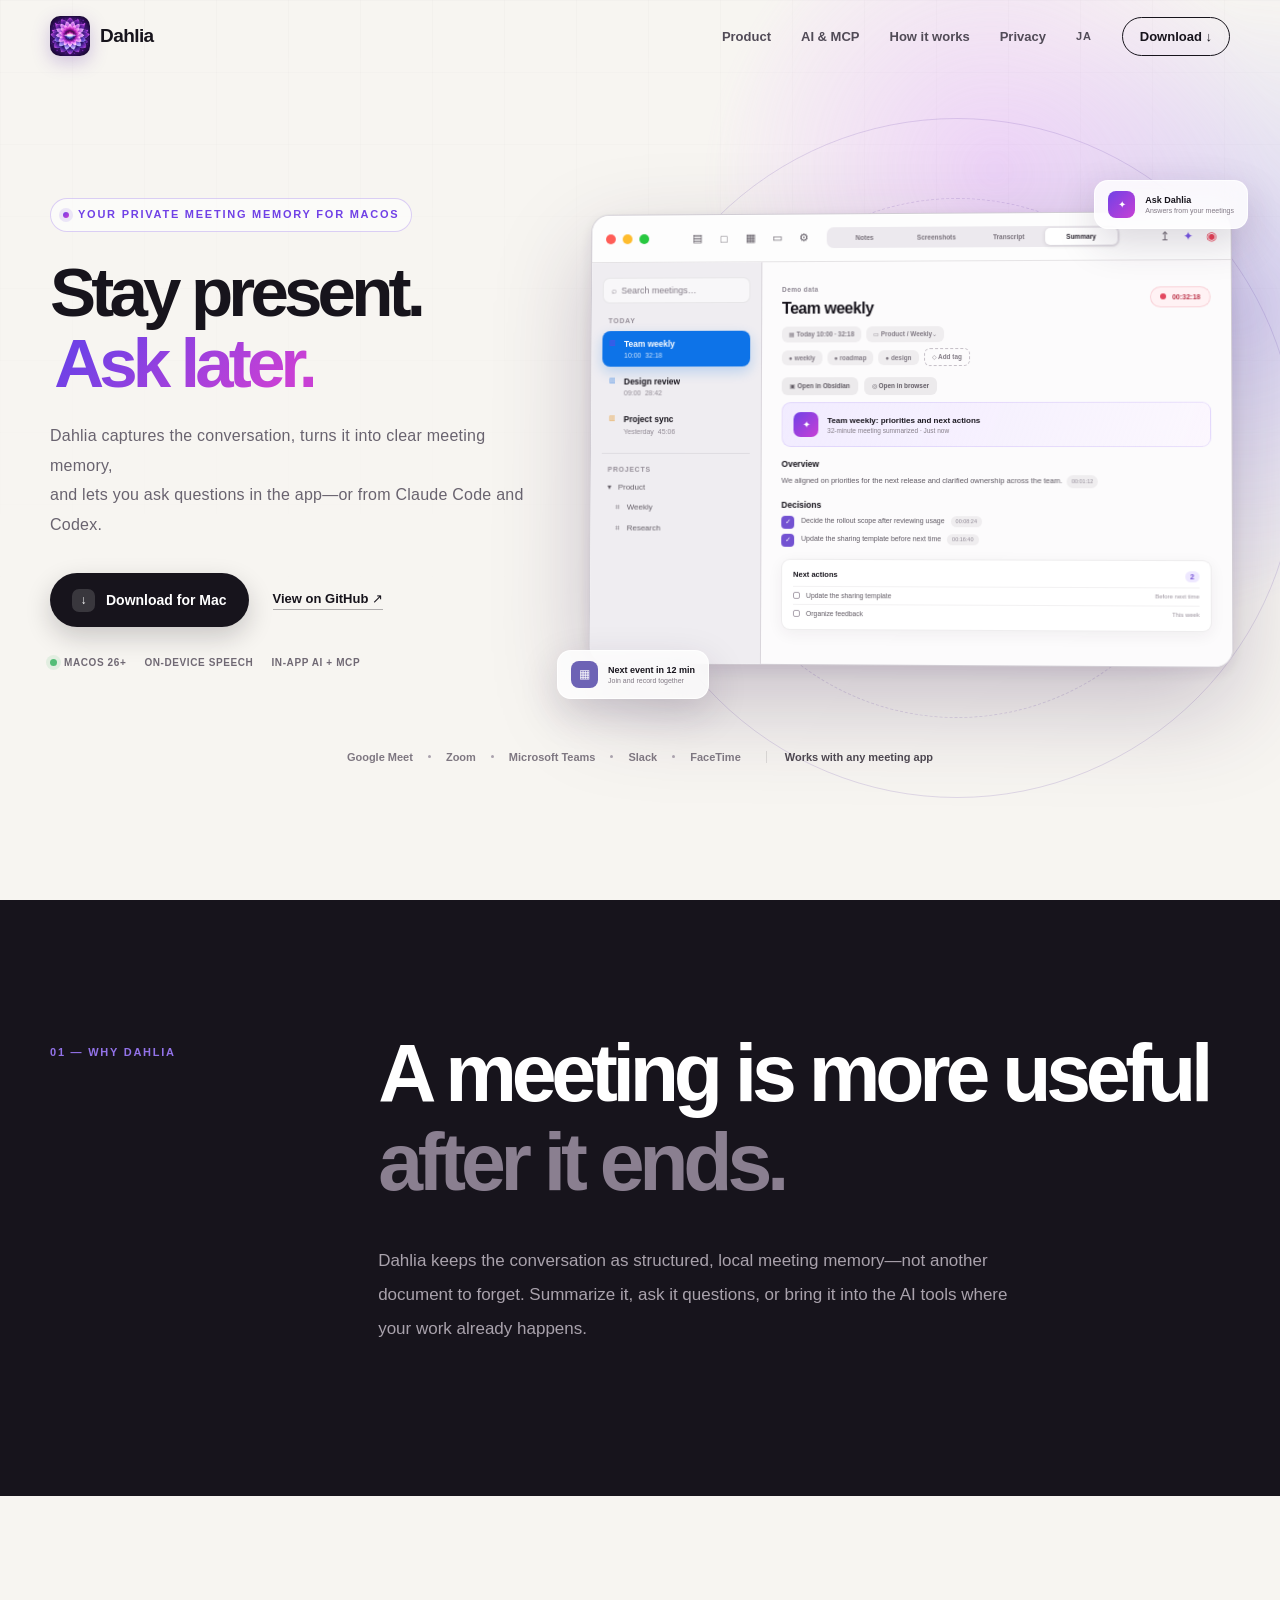
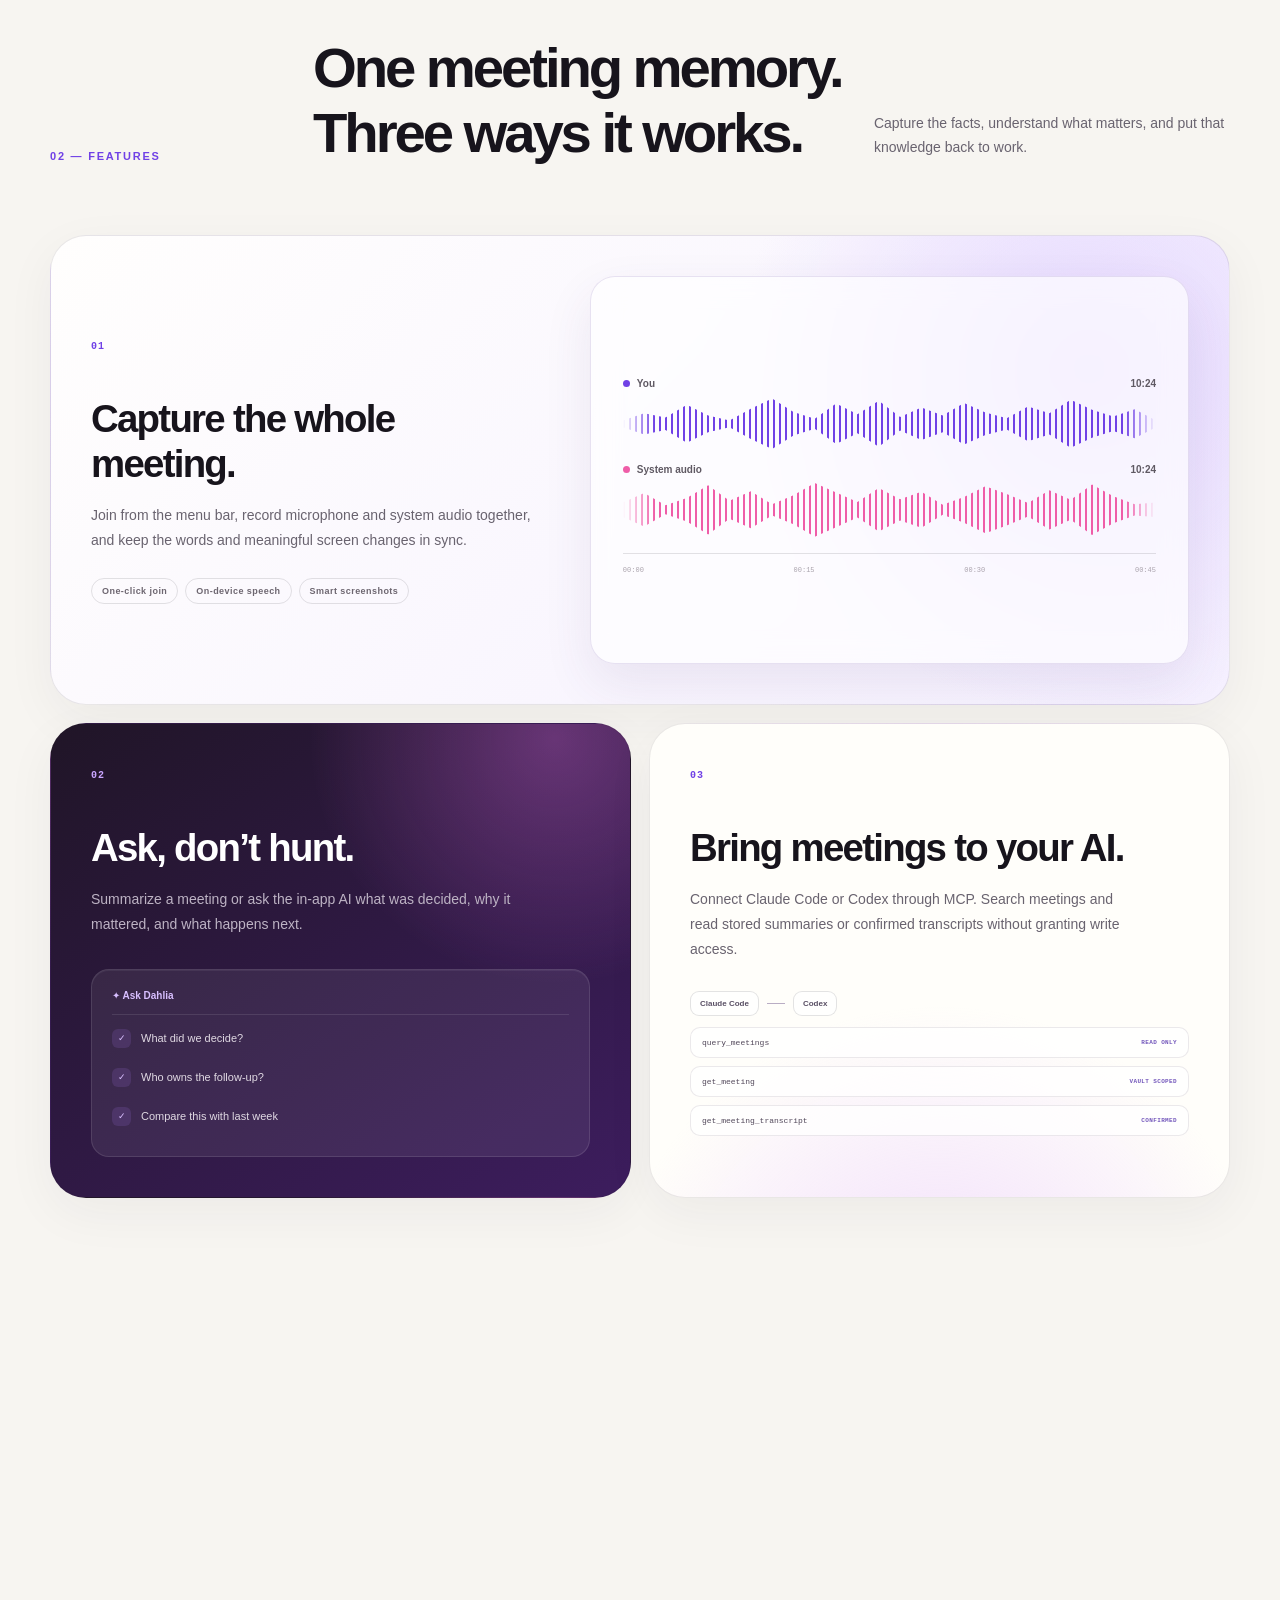
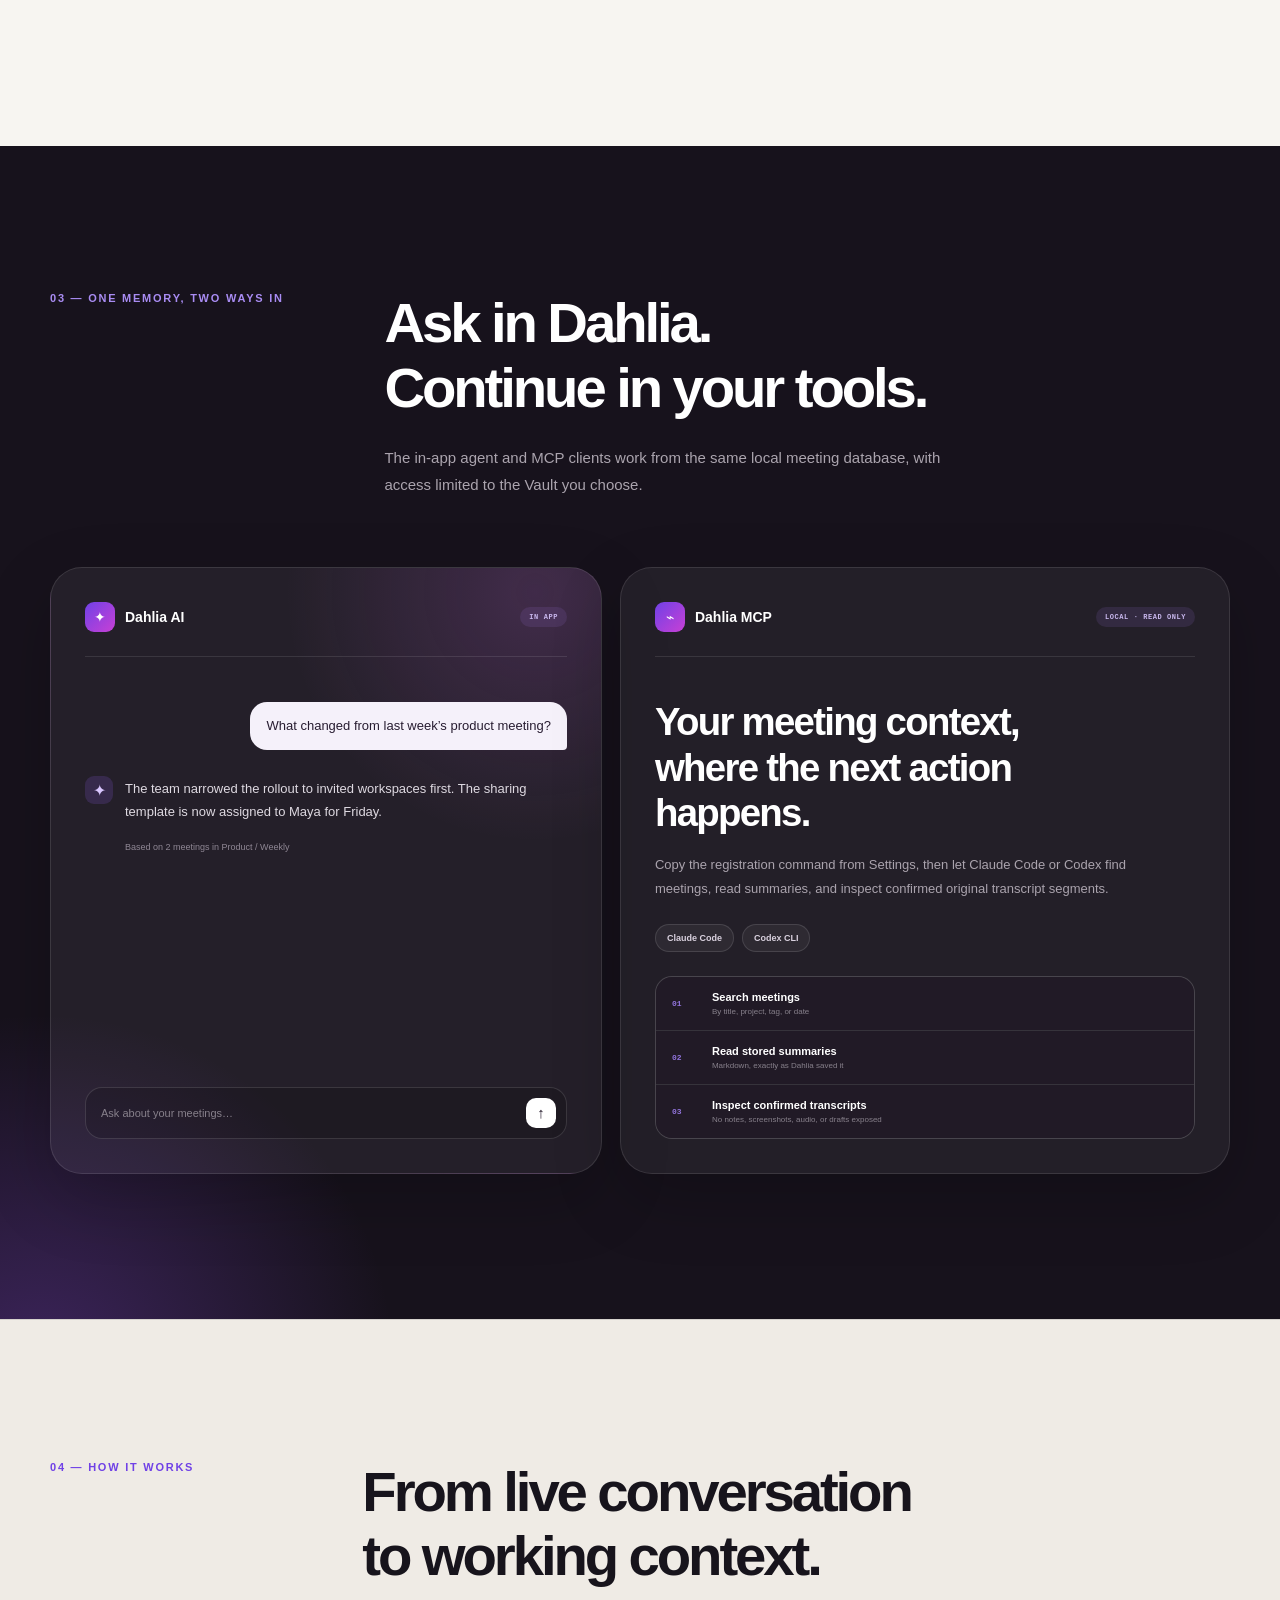
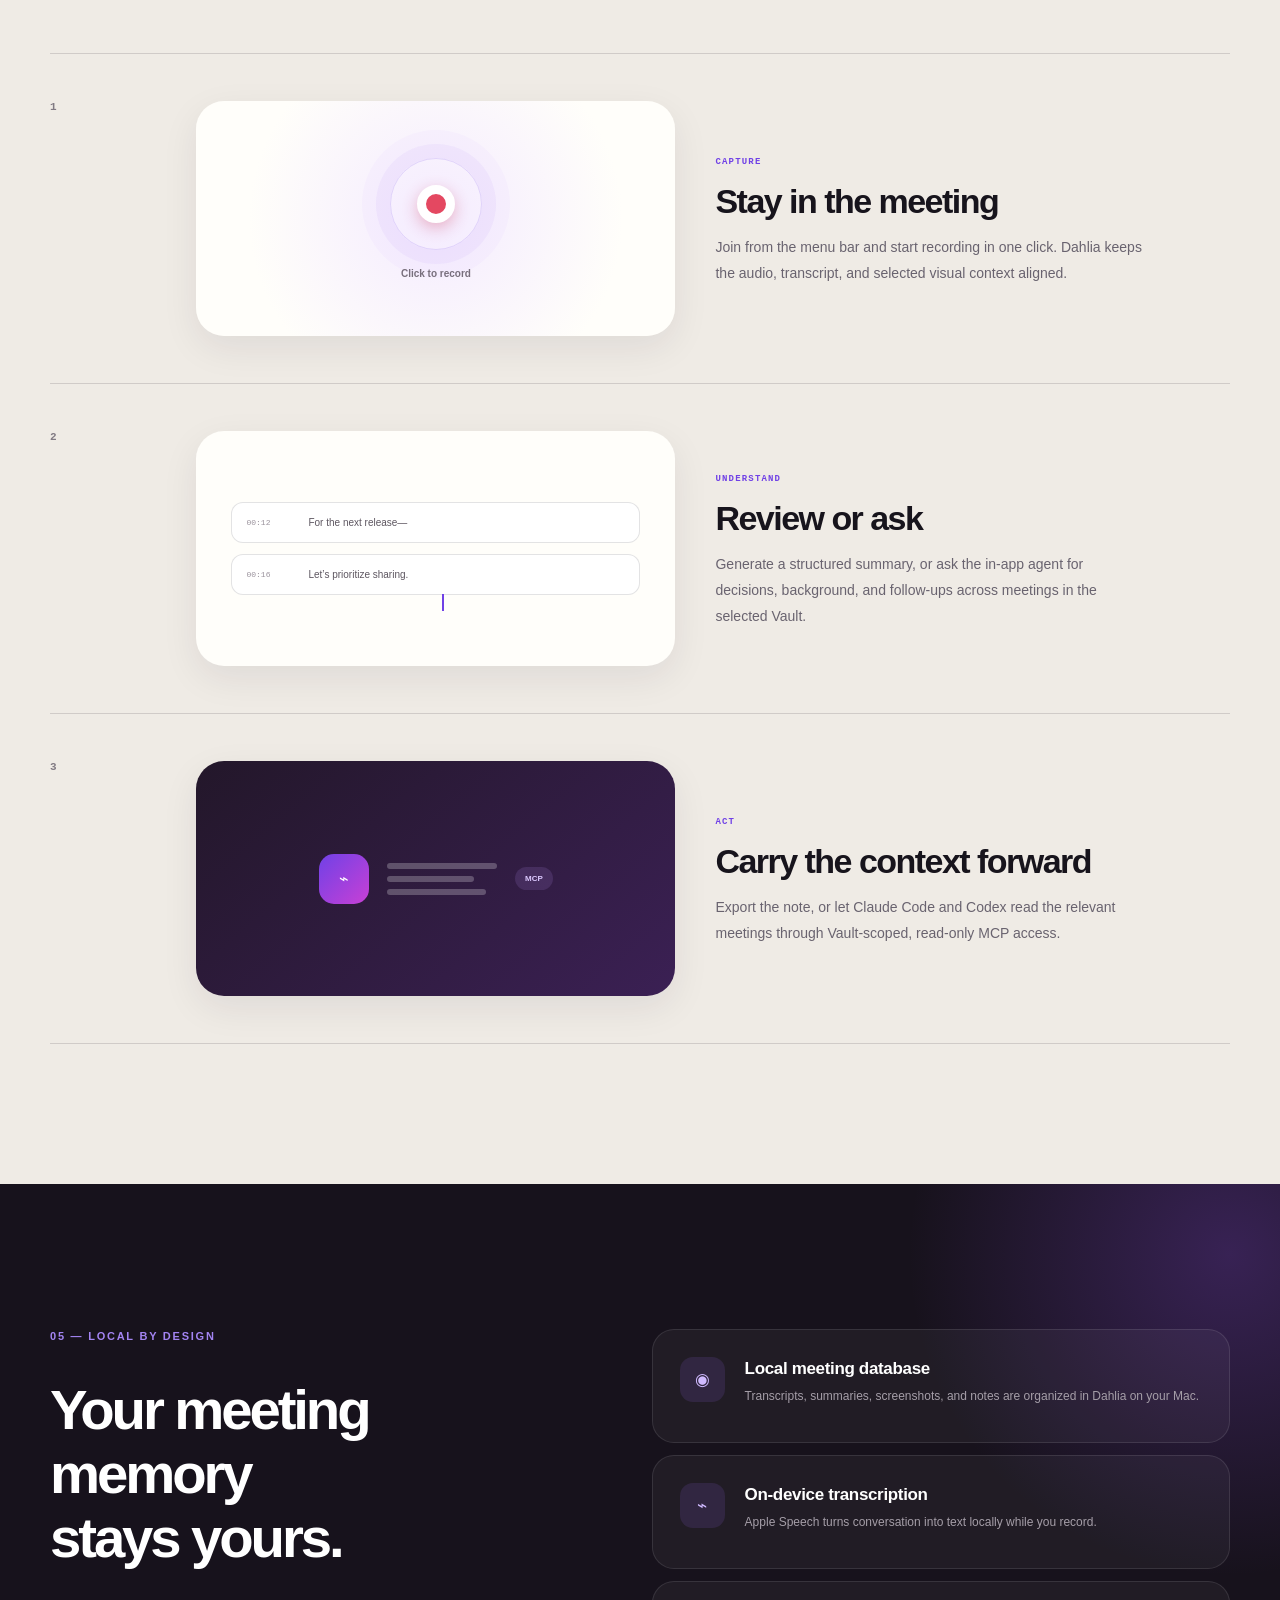
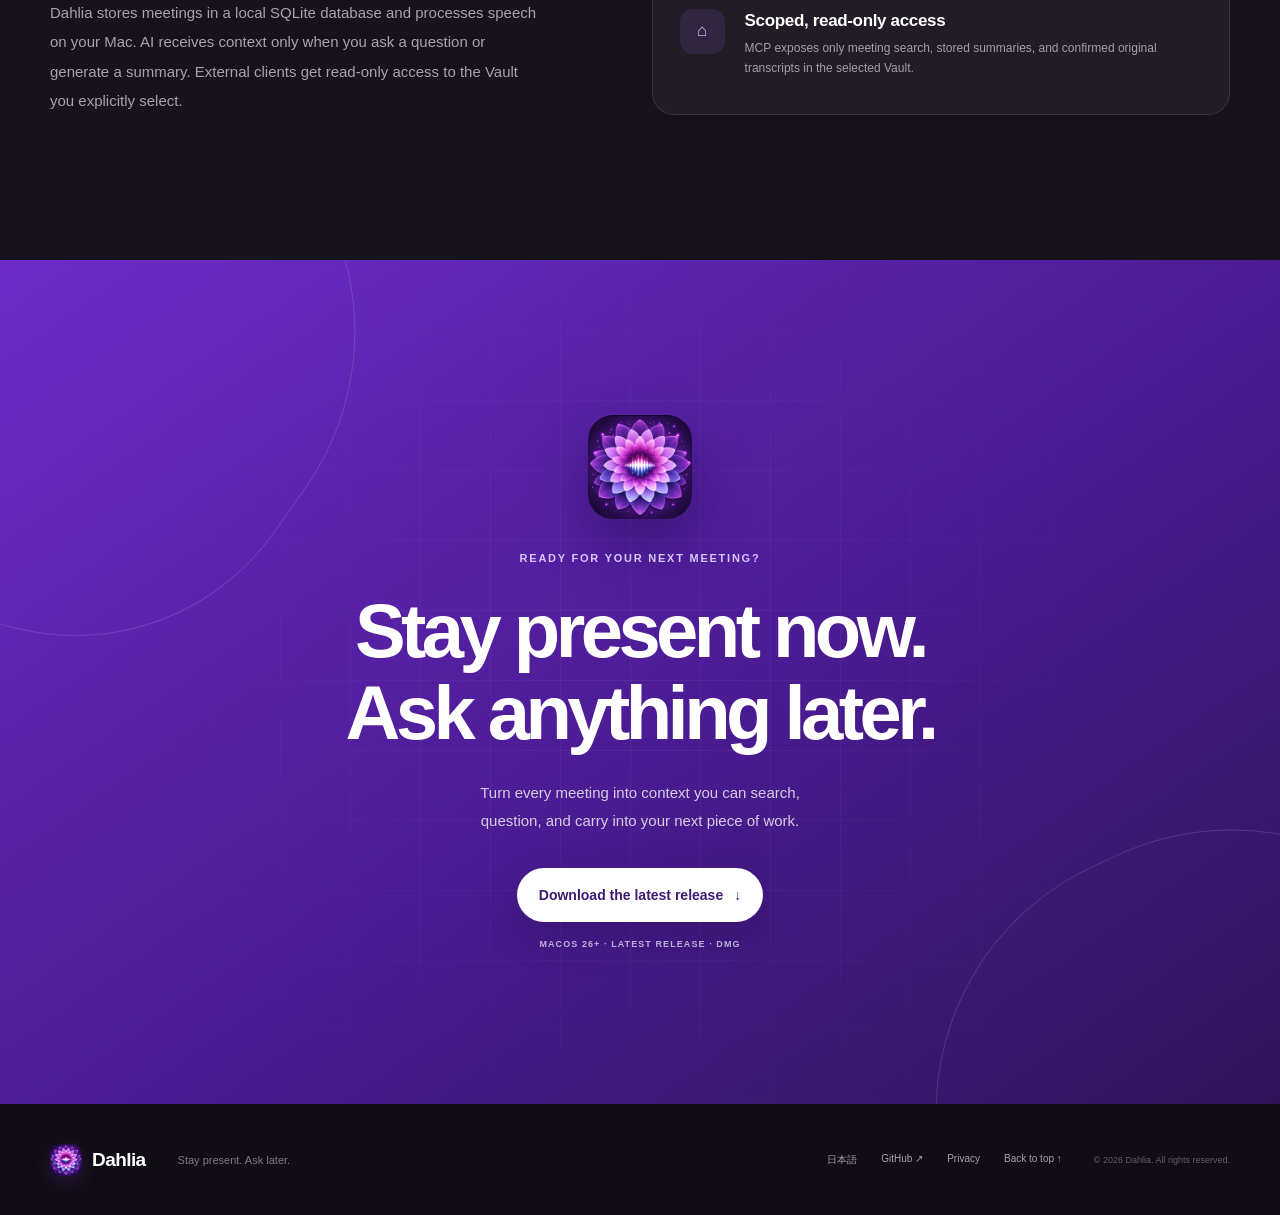
==== commit 219c2d65: "Update landing page for AI agent and MCP" ====
--- a/index.html
+++ b/index.html
@@ -6,15 +6,15 @@
     <meta name="theme-color" content="#f7f5f1" />
     <meta
       name="description"
-      content="Dahlia is a native macOS transcription and AI meeting-notes app that shows your next event in the menu bar and lets you join and record in one click."
+      content="Dahlia records and transcribes meetings on your Mac, then lets you summarize, ask questions, and securely access meeting knowledge from Claude Code or Codex through a read-only MCP server."
     />
     <meta property="og:type" content="website" />
     <meta property="og:locale" content="en_US" />
     <meta property="og:site_name" content="Dahlia" />
-    <meta property="og:title" content="Dahlia — Stay in the conversation." />
+    <meta property="og:title" content="Dahlia — Stay present. Ask later." />
     <meta
       property="og:description"
-      content="See your next event in the menu bar, then join and record in one click. Dahlia handles real-time transcription and structured AI meeting notes."
+      content="Capture every meeting, ask Dahlia what mattered, and bring your meeting memory into Claude Code or Codex through read-only MCP access."
     />
     <meta
       property="og:url"
@@ -22,17 +22,17 @@
     />
     <meta
       property="og:image"
-      content="https://dahlia-mtg.github.io/assets/og.png"
+      content="https://dahlia-mtg.github.io/assets/og-ai.png"
     />
     <meta name="twitter:card" content="summary_large_image" />
-    <meta name="twitter:title" content="Dahlia — Stay in the conversation." />
+    <meta name="twitter:title" content="Dahlia — Stay present. Ask later." />
     <meta
       name="twitter:description"
-      content="See your next event in the menu bar, then join and record in one click. Dahlia handles real-time transcription and structured AI meeting notes."
+      content="Capture every meeting, ask Dahlia what mattered, and bring your meeting memory into Claude Code or Codex through read-only MCP access."
     />
     <meta
       name="twitter:image"
-      content="https://dahlia-mtg.github.io/assets/og.png"
+      content="https://dahlia-mtg.github.io/assets/og-ai.png"
     />
     <link rel="canonical" href="https://dahlia-mtg.github.io/" />
     <link rel="alternate" hreflang="ja" href="https://dahlia-mtg.github.io/ja/" />
@@ -42,7 +42,7 @@
     <link rel="apple-touch-icon" href="assets/app-icon.png" />
     <link rel="manifest" href="site.webmanifest" />
     <link rel="stylesheet" href="styles.css" />
-    <title>Dahlia — Stay in the conversation.</title>
+    <title>Dahlia — Stay present. Ask later.</title>
   </head>
   <body>
     <a class="skip-link" href="#main">Skip to content</a>
@@ -66,7 +66,8 @@
         </button>
 
         <nav id="site-nav" class="site-nav" aria-label="Main navigation" data-nav>
-          <a href="#features">Features</a>
+          <a href="#features">Product</a>
+          <a href="#ai">AI &amp; MCP</a>
           <a href="#workflow">How it works</a>
           <a href="#privacy">Privacy</a>
           <a class="language-link" href="ja/" lang="ja" aria-label="このページを日本語で表示">JA</a>
@@ -87,14 +88,14 @@
         <div class="hero-grid" aria-hidden="true"></div>
         <div class="section-shell hero-layout">
           <div class="hero-copy">
-            <div class="eyebrow reveal">macOS native meeting companion</div>
+            <div class="eyebrow reveal">Your private meeting memory for macOS</div>
             <h1 class="reveal reveal-delay-1">
-              Stay in the<br />
-              <span>conversation.</span>
+              Stay present.<br />
+              <span>Ask later.</span>
             </h1>
             <p class="hero-lead reveal reveal-delay-2">
-              Dahlia transcribes your meetings in real time,<br class="desktop-break" />
-              then turns key points and next actions into one clear note.
+              Dahlia captures the conversation, turns it into clear meeting memory,<br class="desktop-break" />
+              and lets you ask questions in the app—or from Claude Code and Codex.
             </p>
             <div class="hero-actions reveal reveal-delay-3">
               <a
@@ -109,8 +110,8 @@
             </div>
             <div class="hero-meta reveal reveal-delay-3" aria-label="Compatibility">
               <span><i aria-hidden="true"></i> macOS 26+</span>
-              <span>English / 日本語</span>
               <span>On-device speech</span>
+              <span>In-app AI + MCP</span>
             </div>
           </div>
 
@@ -119,7 +120,7 @@
             <div class="stage-orbit stage-orbit-two" aria-hidden="true"></div>
             <div class="floating-note note-one" aria-hidden="true">
               <span class="note-icon">✦</span>
-              <span><b>AI summary</b><small>Key points organized</small></span>
+              <span><b>Ask Dahlia</b><small>Answers from your meetings</small></span>
             </div>
             <div class="floating-note note-two" aria-hidden="true">
               <span class="menu-note-icon">▦</span>
@@ -257,12 +258,12 @@
           <p class="section-index reveal">01 — WHY DAHLIA</p>
           <div>
             <h2 class="statement reveal">
-              Every note you take<br />
-              pulls you <span>out of the conversation.</span>
+              A meeting is more useful<br />
+              <span>after it ends.</span>
             </h2>
             <p class="statement-copy reveal">
-              Dahlia keeps the record so you can stay focused on the people in the room.
-              By the time the meeting ends, your transcript is ready to revisit and your notes are ready to share.
+              Dahlia keeps the conversation as structured, local meeting memory—not another document to forget.
+              Summarize it, ask it questions, or bring it into the AI tools where your work already happens.
             </p>
           </div>
         </div>
@@ -272,17 +273,17 @@
         <div class="section-shell">
           <div class="section-heading reveal">
             <p class="section-index">02 — FEATURES</p>
-            <h2>Before the meeting.<br />Through the follow-up.</h2>
-            <p>Capture, organize, and share from one seamless app.</p>
+            <h2>One meeting memory.<br />Three ways it works.</h2>
+            <p>Capture the facts, understand what matters, and put that knowledge back to work.</p>
           </div>
 
           <div class="bento-grid">
             <article class="feature-card feature-card-wide feature-audio reveal">
               <div class="feature-copy">
                 <span class="feature-number">01</span>
-                <h3>Never miss a voice.</h3>
-                <p>Capture microphone and system audio together, turning both sides of the conversation into text in real time.</p>
-                <div class="feature-tags"><span>Mic</span><span>System audio</span><span>Real-time</span></div>
+                <h3>Capture the whole meeting.</h3>
+                <p>Join from the menu bar, record microphone and system audio together, and keep the words and meaningful screen changes in sync.</p>
+                <div class="feature-tags"><span>One-click join</span><span>On-device speech</span><span>Smart screenshots</span></div>
               </div>
               <div class="wave-visual" aria-hidden="true">
                 <div class="wave-label"><span><i class="mic-dot"></i> You</span><span>10:24</span></div>
@@ -293,34 +294,37 @@
               </div>
             </article>
 
-            <article class="feature-card feature-summary reveal">
+            <article class="feature-card feature-agent reveal">
               <span class="feature-number">02</span>
-              <h3>Key points. Clear next steps.</h3>
-              <p>Use an OpenAI-compatible API to structure conclusions, decisions, and action items.</p>
+              <h3>Ask, don’t hunt.</h3>
+              <p>Summarize a meeting or ask the in-app AI what was decided, why it mattered, and what happens next.</p>
               <div class="mini-summary" aria-hidden="true">
-                <span>✦ AI summary</span>
-                <p><i>✓</i> Summarize conclusions</p>
-                <p><i>✓</i> Extract owners and dates</p>
-                <p><i>✓</i> Jump back to the source</p>
-              </div>
-            </article>
-
-            <article class="feature-card feature-calendar reveal">
+                <span>✦ Ask Dahlia</span>
+                <p><i>✓</i> What did we decide?</p>
+                <p><i>✓</i> Who owns the follow-up?</p>
+                <p><i>✓</i> Compare this with last week</p>
+              </div>
+            </article>
+
+            <article class="feature-card feature-mcp reveal">
               <span class="feature-number">03</span>
-              <h3>Your next event, always in sight.</h3>
-              <p>Sync Google Calendar and macOS Calendar to keep the next event and its countdown visible right in your menu bar.</p>
-              <div class="calendar-visual" aria-hidden="true">
-                <div class="calendar-day"><b>10</b><span>JUL</span></div>
-                <div><b>Product weekly</b><span>10:00–11:00</span></div>
-                <em>Starts in 12 min</em>
-              </div>
-            </article>
-
-            <article class="feature-card feature-card-wide feature-menubar reveal">
+              <h3>Bring meetings to your AI.</h3>
+              <p>Connect Claude Code or Codex through MCP. Search meetings and read stored summaries or confirmed transcripts without granting write access.</p>
+              <div class="mcp-card-visual" aria-hidden="true">
+                <div class="mcp-client-row"><span>Claude Code</span><i></i><span>Codex</span></div>
+                <div class="mcp-tool-row"><code>query_meetings</code><b>READ ONLY</b></div>
+                <div class="mcp-tool-row"><code>get_meeting</code><b>VAULT SCOPED</b></div>
+                <div class="mcp-tool-row"><code>get_meeting_transcript</code><b>CONFIRMED</b></div>
+              </div>
+            </article>
+
+            <p class="support-heading reveal">Everything around it, already handled.</p>
+
+            <article class="feature-card feature-support feature-menubar reveal">
               <div class="feature-copy">
-                <span class="feature-number">04</span>
-                <h3>Join and record in one click.</h3>
-                <p>See today’s agenda in the menu bar. Open the meeting link and start recording at the same time, so the opening conversation is captured too.</p>
+                <span class="feature-number">CALENDAR</span>
+                <h3>From event to recording.</h3>
+                <p>See today’s agenda in the menu bar, then open the meeting and start recording together.</p>
                 <div class="feature-tags"><span>Calendar agenda</span><span>Join + record</span><span>Quick controls</span></div>
               </div>
               <div class="menubar-visual" aria-hidden="true">
@@ -339,11 +343,11 @@
               </div>
             </article>
 
-            <article class="feature-card feature-card-wide feature-screenshots reveal">
+            <article class="feature-card feature-support feature-screenshots reveal">
               <div class="feature-copy">
-                <span class="feature-number">05</span>
-                <h3>Keep the screen with the conversation.</h3>
-                <p>While recording, Dahlia checks the desktop or window you choose and saves a screenshot only when the screen changes enough. That visual context can be included in multimodal AI summaries.</p>
+                <span class="feature-number">VISUAL CONTEXT</span>
+                <h3>Save what changed.</h3>
+                <p>Dahlia saves meaningful changes from the screen or window you choose, in sync with the conversation.</p>
                 <div class="feature-tags"><span>Auto capture</span><span>Change detection</span><span>Multimodal AI</span></div>
               </div>
               <div class="screenshot-capture-visual" aria-hidden="true">
@@ -371,11 +375,11 @@
               </div>
             </article>
 
-            <article class="feature-card feature-card-wide feature-organize reveal">
+            <article class="feature-card feature-support feature-organize reveal">
               <div class="feature-copy">
-                <span class="feature-number">06</span>
-                <h3>Turn meeting notes into knowledge.</h3>
-                <p>Organize meetings with projects and tags. Export to Markdown, Obsidian, or Google Drive to grow your team’s shared knowledge.</p>
+                <span class="feature-number">ORGANIZE</span>
+                <h3>Keep it useful.</h3>
+                <p>Use projects and tags, then export to Markdown, Obsidian, or Google Drive when you need to share.</p>
                 <div class="export-row" aria-label="Supported organization and export destinations">
                   <span>MD</span><span>Ob</span><span>G</span><span>#</span>
                 </div>
@@ -395,11 +399,51 @@
         </div>
       </section>
 
+      <section class="ai-section" id="ai">
+        <div class="ai-glow" aria-hidden="true"></div>
+        <div class="section-shell">
+          <div class="ai-heading reveal">
+            <p class="section-index">03 — ONE MEMORY, TWO WAYS IN</p>
+            <div>
+              <h2>Ask in Dahlia.<br />Continue in your tools.</h2>
+              <p>The in-app agent and MCP clients work from the same local meeting database, with access limited to the Vault you choose.</p>
+            </div>
+          </div>
+
+          <div class="ai-showcase">
+            <article class="agent-demo reveal">
+              <div class="demo-topline"><span><i>✦</i> Dahlia AI</span><b>IN APP</b></div>
+              <div class="chat-question">What changed from last week’s product meeting?</div>
+              <div class="chat-answer">
+                <span class="answer-mark">✦</span>
+                <div>
+                  <p>The team narrowed the rollout to invited workspaces first. The sharing template is now assigned to Maya for Friday.</p>
+                  <small>Based on 2 meetings in Product / Weekly</small>
+                </div>
+              </div>
+              <div class="chat-composer"><span>Ask about your meetings…</span><b>↑</b></div>
+            </article>
+
+            <article class="mcp-demo reveal">
+              <div class="demo-topline"><span><i>⌁</i> Dahlia MCP</span><b>LOCAL · READ ONLY</b></div>
+              <h3>Your meeting context, where the next action happens.</h3>
+              <p>Copy the registration command from Settings, then let Claude Code or Codex find meetings, read summaries, and inspect confirmed original transcript segments.</p>
+              <div class="client-pills" aria-label="Supported MCP clients"><span>Claude Code</span><span>Codex CLI</span></div>
+              <ul class="access-list">
+                <li><i>01</i><span><b>Search meetings</b><small>By title, project, tag, or date</small></span></li>
+                <li><i>02</i><span><b>Read stored summaries</b><small>Markdown, exactly as Dahlia saved it</small></span></li>
+                <li><i>03</i><span><b>Inspect confirmed transcripts</b><small>No notes, screenshots, audio, or drafts exposed</small></span></li>
+              </ul>
+            </article>
+          </div>
+        </div>
+      </section>
+
       <section class="workflow-section" id="workflow">
         <div class="section-shell">
           <div class="workflow-heading reveal">
-            <p class="section-index">03 — HOW IT WORKS</p>
-            <h2>Add Dahlia to<br />your next meeting.</h2>
+            <p class="section-index">04 — HOW IT WORKS</p>
+            <h2>From live conversation<br />to working context.</h2>
           </div>
 
           <ol class="steps-list">
@@ -409,7 +453,7 @@
                 <span class="record-ring"><i></i></span>
                 <p>Click to record</p>
               </div>
-              <div class="step-copy"><small>JOIN &amp; RECORD</small><h3>Start the meeting</h3><p>Check your next event in the menu bar and join from there. Recording starts as the meeting link opens.</p></div>
+              <div class="step-copy"><small>CAPTURE</small><h3>Stay in the meeting</h3><p>Join from the menu bar and start recording in one click. Dahlia keeps the audio, transcript, and selected visual context aligned.</p></div>
             </li>
             <li class="step reveal">
               <span class="step-number">2</span>
@@ -418,14 +462,14 @@
                 <div><span>00:16</span><p>Let’s prioritize sharing.</p></div>
                 <i></i>
               </div>
-              <div class="step-copy"><small>TRANSCRIBE &amp; CAPTURE</small><h3>Keep words and visuals</h3><p>Apple Speech transcribes on device while Dahlia automatically saves meaningful screen changes from the source you choose.</p></div>
+              <div class="step-copy"><small>UNDERSTAND</small><h3>Review or ask</h3><p>Generate a structured summary, or ask the in-app agent for decisions, background, and follow-ups across meetings in the selected Vault.</p></div>
             </li>
             <li class="step reveal">
               <span class="step-number">3</span>
               <div class="step-visual step-summarize" aria-hidden="true">
-                <span>✦</span><div><i></i><i></i><i></i></div><b>Ready</b>
-              </div>
-              <div class="step-copy"><small>SUMMARIZE</small><h3>Summarize with AI</h3><p>Generate a summary when the meeting ends, with conclusions and actions ready to share.</p></div>
+                <span>⌁</span><div><i></i><i></i><i></i></div><b>MCP</b>
+              </div>
+              <div class="step-copy"><small>ACT</small><h3>Carry the context forward</h3><p>Export the note, or let Claude Code and Codex read the relevant meetings through Vault-scoped, read-only MCP access.</p></div>
             </li>
           </ol>
         </div>
@@ -435,26 +479,26 @@
         <div class="privacy-glow" aria-hidden="true"></div>
         <div class="section-shell privacy-layout">
           <div class="privacy-copy reveal">
-            <p class="section-index">04 — YOUR DATA, YOUR CHOICE</p>
-            <h2>Your meeting data,<br />where you choose.</h2>
+            <p class="section-index">05 — LOCAL BY DESIGN</p>
+            <h2>Your meeting memory<br />stays yours.</h2>
             <p>
-              Transcription is processed on device with Apple Speech.
-              AI summaries are sent only to the OpenAI-compatible API you configure.
-              Automatic screenshots capture only the desktop or window you choose, and only while recording.
+              Dahlia stores meetings in a local SQLite database and processes speech on your Mac.
+              AI receives context only when you ask a question or generate a summary.
+              External clients get read-only access to the Vault you explicitly select.
             </p>
           </div>
           <div class="privacy-cards">
             <article class="privacy-card reveal">
               <span class="privacy-icon" aria-hidden="true">◉</span>
-              <div><h3>On-device transcription</h3><p>Speech recognition stays on your Mac, so you can capture everyday meetings with confidence.</p></div>
+              <div><h3>Local meeting database</h3><p>Transcripts, summaries, screenshots, and notes are organized in Dahlia on your Mac.</p></div>
             </article>
             <article class="privacy-card reveal">
               <span class="privacy-icon" aria-hidden="true">⌁</span>
-              <div><h3>Choose your own provider</h3><p>Connect an OpenAI-compatible API or custom endpoint.</p></div>
+              <div><h3>On-device transcription</h3><p>Apple Speech turns conversation into text locally while you record.</p></div>
             </article>
             <article class="privacy-card reveal">
               <span class="privacy-icon" aria-hidden="true">⌂</span>
-              <div><h3>Manage local files</h3><p>Organize transcripts, screenshots, and notes in the vaults and projects you choose.</p></div>
+              <div><h3>Scoped, read-only access</h3><p>MCP exposes only meeting search, stored summaries, and confirmed original transcripts in the selected Vault.</p></div>
             </article>
           </div>
         </div>
@@ -466,8 +510,8 @@
         <div class="section-shell cta-inner reveal">
           <img src="assets/app-icon.png" alt="Dahlia" width="104" height="104" />
           <p class="section-index">READY FOR YOUR NEXT MEETING?</p>
-          <h2>Put down the notes<br />at your next meeting.</h2>
-          <p>A native macOS meeting companion that lets you focus<br />on speaking, listening, and thinking.</p>
+          <h2>Stay present now.<br />Ask anything later.</h2>
+          <p>Turn every meeting into context you can search,<br />question, and carry into your next piece of work.</p>
           <a
             class="button button-light"
             href="https://github.com/mats16/dahlia/releases/latest/download/Dahlia.dmg"
@@ -486,7 +530,7 @@
           <img src="assets/app-icon.png" alt="" width="32" height="32" />
           <span>Dahlia</span>
         </a>
-        <p>Stay in the conversation.</p>
+        <p>Stay present. Ask later.</p>
         <div class="footer-links">
           <a href="ja/" lang="ja">日本語</a>
           <a href="https://github.com/mats16/dahlia" target="_blank" rel="noreferrer">GitHub ↗</a>
--- a/styles.css
+++ b/styles.css
@@ -1086,6 +1086,7 @@
 }
 
 .section-heading h2,
+.ai-heading h2,
 .workflow-heading h2,
 .privacy-copy h2 {
   margin: 0;
@@ -1103,11 +1104,12 @@
 
 .bento-grid {
   display: grid;
-  grid-template-columns: repeat(2, minmax(0, 1fr));
+  grid-template-columns: repeat(6, minmax(0, 1fr));
   gap: 18px;
 }
 
 .feature-card {
+  grid-column: span 3;
   position: relative;
   min-height: 440px;
   overflow: hidden;
@@ -1119,7 +1121,7 @@
 }
 
 .feature-card-wide {
-  grid-column: 1 / -1;
+  grid-column: span 6;
   min-height: 470px;
   display: grid;
   grid-template-columns: 0.85fr 1.15fr;
@@ -1242,15 +1244,15 @@
   font: 7px ui-monospace, SFMono-Regular, Menlo, monospace;
 }
 
-.feature-summary {
+.feature-agent {
   color: white;
   background:
     radial-gradient(circle at 87% 3%, rgba(236, 117, 242, 0.31), transparent 36%),
     linear-gradient(145deg, #201527, #3d1d5e);
 }
 
-.feature-summary .feature-number { color: #c9a6ff; }
-.feature-summary > p { color: #bdb3c4; }
+.feature-agent .feature-number { color: #c9a6ff; }
+.feature-agent > p { color: #bdb3c4; }
 
 .mini-summary {
   margin-top: 32px;
@@ -1293,42 +1295,102 @@
   font-style: normal;
 }
 
-.feature-calendar {
+.feature-mcp {
   background:
     radial-gradient(circle at 50% 130%, rgba(226, 186, 255, 0.5), transparent 49%),
     #fffefa;
 }
 
-.calendar-visual {
-  display: grid;
-  grid-template-columns: auto 1fr auto;
-  gap: 14px;
-  align-items: center;
-  padding: 16px;
-  margin-top: 38px;
+.mcp-card-visual {
+  display: grid;
+  gap: 8px;
+  margin-top: 28px;
+}
+
+.mcp-client-row {
+  display: flex;
+  align-items: center;
+  gap: 8px;
+  margin-bottom: 3px;
+}
+
+.mcp-client-row span {
+  padding: 7px 9px;
   border: 1px solid var(--line);
-  border-radius: 17px;
-  background: white;
-  box-shadow: 0 15px 30px rgba(54, 38, 67, 0.08);
-}
-
-.calendar-day {
-  width: 50px;
-  height: 55px;
-  display: grid;
-  place-items: center;
-  align-content: center;
-  border-radius: 12px;
-  color: white;
-  background: linear-gradient(145deg, var(--violet), var(--magenta));
-}
-
-.calendar-day b { font-size: 20px; line-height: 1; }
-.calendar-day span { margin-top: 3px; font-size: 7px; letter-spacing: 0.15em; }
-.calendar-visual > div:nth-child(2) { display: flex; flex-direction: column; gap: 4px; }
-.calendar-visual > div:nth-child(2) b { font-size: 11px; }
-.calendar-visual > div:nth-child(2) span { color: #908992; font-size: 9px; }
-.calendar-visual em { padding: 7px 9px; border-radius: 99px; color: #6442bc; background: #eee8ff; font-size: 8px; font-style: normal; font-weight: 700; }
+  border-radius: 9px;
+  color: #594f64;
+  background: rgba(255, 255, 255, 0.75);
+  font-size: 8px;
+  font-weight: 750;
+}
+
+.mcp-client-row i {
+  width: 18px;
+  height: 1px;
+  background: #b9adc4;
+}
+
+.mcp-tool-row {
+  display: flex;
+  align-items: center;
+  justify-content: space-between;
+  gap: 10px;
+  padding: 10px 11px;
+  border: 1px solid rgba(58, 44, 71, 0.1);
+  border-radius: 10px;
+  background: rgba(255, 255, 255, 0.78);
+}
+
+.mcp-tool-row code {
+  overflow: hidden;
+  color: #514759;
+  font: 8px ui-monospace, SFMono-Regular, Menlo, monospace;
+  text-overflow: ellipsis;
+}
+
+.mcp-tool-row b {
+  flex: 0 0 auto;
+  color: #7357bb;
+  font: 700 6px ui-monospace, SFMono-Regular, Menlo, monospace;
+  letter-spacing: 0.06em;
+}
+
+.support-heading {
+  grid-column: 1 / -1;
+  margin: 54px 0 5px;
+  color: #766e7a;
+  font-size: 16px;
+  font-weight: 680;
+  letter-spacing: -0.02em;
+}
+
+.feature-support {
+  grid-column: span 2;
+  min-height: 285px;
+  padding: 30px;
+}
+
+.feature-support .feature-number {
+  margin-bottom: 30px;
+  font-size: 8px;
+}
+
+.feature-support h3 {
+  font-size: clamp(24px, 2.4vw, 31px);
+}
+
+.feature-support p {
+  font-size: 12px;
+  line-height: 1.7;
+}
+
+.feature-support .feature-tags,
+.feature-support .menubar-visual,
+.feature-support .screenshot-capture-visual,
+.feature-support .export-row,
+.feature-support .folder-visual {
+  display: none;
+}
 
 .feature-menubar {
   color: white;
@@ -1732,6 +1794,249 @@
   background: #eee8ff;
   font-size: 8px;
   font-weight: 700;
+}
+
+.ai-section {
+  position: relative;
+  overflow: hidden;
+  padding: 145px 0;
+  color: white;
+  background: #17121c;
+}
+
+.ai-glow {
+  position: absolute;
+  width: 760px;
+  height: 760px;
+  left: -340px;
+  bottom: -430px;
+  border-radius: 50%;
+  background: radial-gradient(circle, rgba(132, 71, 214, 0.34), transparent 66%);
+}
+
+.ai-heading {
+  position: relative;
+  display: grid;
+  grid-template-columns: 0.36fr 1fr;
+  gap: 30px;
+  margin-bottom: 68px;
+}
+
+.ai-heading .section-index {
+  color: #a98cf3;
+}
+
+.ai-heading h2 {
+  margin: 0 0 24px;
+}
+
+.ai-heading div > p {
+  max-width: 590px;
+  margin: 0;
+  color: #aba4ae;
+  font-size: 15px;
+  line-height: 1.85;
+}
+
+.ai-showcase {
+  position: relative;
+  display: grid;
+  grid-template-columns: 0.95fr 1.05fr;
+  gap: 18px;
+}
+
+.agent-demo,
+.mcp-demo {
+  min-width: 0;
+  padding: 34px;
+  border: 1px solid rgba(255, 255, 255, 0.11);
+  border-radius: 32px;
+  background: rgba(255, 255, 255, 0.055);
+  box-shadow: 0 24px 70px rgba(0, 0, 0, 0.2);
+}
+
+.agent-demo {
+  display: flex;
+  flex-direction: column;
+  min-height: 520px;
+  background:
+    radial-gradient(circle at 88% 4%, rgba(194, 96, 222, 0.18), transparent 33%),
+    rgba(255, 255, 255, 0.06);
+}
+
+.demo-topline {
+  display: flex;
+  align-items: center;
+  justify-content: space-between;
+  padding-bottom: 24px;
+  border-bottom: 1px solid rgba(255, 255, 255, 0.1);
+}
+
+.demo-topline span {
+  display: flex;
+  align-items: center;
+  gap: 10px;
+  font-size: 14px;
+  font-weight: 730;
+}
+
+.demo-topline i {
+  width: 30px;
+  height: 30px;
+  display: grid;
+  place-items: center;
+  border-radius: 9px;
+  color: white;
+  background: linear-gradient(135deg, var(--violet), var(--magenta));
+  font-style: normal;
+}
+
+.demo-topline b {
+  padding: 6px 9px;
+  border-radius: 99px;
+  color: #c9b8ee;
+  background: rgba(160, 119, 230, 0.13);
+  font: 700 7px ui-monospace, SFMono-Regular, Menlo, monospace;
+  letter-spacing: 0.08em;
+}
+
+.chat-question {
+  align-self: flex-end;
+  max-width: 78%;
+  padding: 14px 16px;
+  margin-top: 45px;
+  border-radius: 17px 17px 4px 17px;
+  color: #281d31;
+  background: #f5f1fa;
+  font-size: 13px;
+  line-height: 1.55;
+}
+
+.chat-answer {
+  display: grid;
+  grid-template-columns: auto 1fr;
+  gap: 12px;
+  margin-top: 26px;
+}
+
+.answer-mark {
+  width: 28px;
+  height: 28px;
+  display: grid;
+  place-items: center;
+  border-radius: 9px;
+  color: #dac7ff;
+  background: rgba(137, 89, 218, 0.2);
+}
+
+.chat-answer p {
+  margin: 2px 0 12px;
+  color: #ded9e1;
+  font-size: 13px;
+  line-height: 1.75;
+}
+
+.chat-answer small {
+  color: #8f8794;
+  font-size: 9px;
+}
+
+.chat-composer {
+  display: flex;
+  align-items: center;
+  justify-content: space-between;
+  padding: 10px 10px 10px 15px;
+  margin-top: auto;
+  border: 1px solid rgba(255, 255, 255, 0.13);
+  border-radius: 17px;
+  color: #87808b;
+  background: rgba(0, 0, 0, 0.16);
+  font-size: 11px;
+}
+
+.chat-composer b {
+  width: 30px;
+  height: 30px;
+  display: grid;
+  place-items: center;
+  border-radius: 10px;
+  color: #211728;
+  background: white;
+  font-size: 15px;
+}
+
+.mcp-demo h3 {
+  max-width: 470px;
+  margin: 42px 0 18px;
+  font-size: clamp(28px, 3vw, 39px);
+  line-height: 1.18;
+  letter-spacing: -0.045em;
+}
+
+.mcp-demo > p {
+  max-width: 520px;
+  margin: 0;
+  color: #aaa3ad;
+  font-size: 13px;
+  line-height: 1.8;
+}
+
+.client-pills {
+  display: flex;
+  flex-wrap: wrap;
+  gap: 8px;
+  margin: 24px 0;
+}
+
+.client-pills span {
+  padding: 8px 11px;
+  border: 1px solid rgba(255, 255, 255, 0.12);
+  border-radius: 99px;
+  color: #d9d1de;
+  background: rgba(255, 255, 255, 0.05);
+  font-size: 9px;
+  font-weight: 700;
+}
+
+.access-list {
+  display: grid;
+  gap: 1px;
+  padding: 0;
+  margin: 0;
+  overflow: hidden;
+  border: 1px solid rgba(255, 255, 255, 0.09);
+  border-radius: 17px;
+  list-style: none;
+  background: rgba(255, 255, 255, 0.09);
+}
+
+.access-list li {
+  display: grid;
+  grid-template-columns: 28px 1fr;
+  gap: 12px;
+  align-items: center;
+  padding: 14px 16px;
+  background: #211a26;
+}
+
+.access-list li > i {
+  color: #9274dc;
+  font: 700 8px ui-monospace, SFMono-Regular, Menlo, monospace;
+  font-style: normal;
+}
+
+.access-list li > span {
+  display: grid;
+  gap: 4px;
+}
+
+.access-list b {
+  font-size: 11px;
+}
+
+.access-list small {
+  color: #87808b;
+  font-size: 8px;
 }
 
 .workflow-section {
@@ -2095,6 +2400,7 @@
   .proof-strip { flex-wrap: wrap; }
   .section-heading { grid-template-columns: .32fr 1fr; }
   .section-heading > p:last-child { grid-column: 2; }
+  .ai-heading { grid-template-columns: .32fr 1fr; }
   .privacy-layout { gap: 60px; }
 }
 
@@ -2131,13 +2437,15 @@
   .stage-orbit-one { width: 100%; height: auto; aspect-ratio: 1; left: 0; top: 0; }
   .stage-orbit-two { display: none; }
   .proof-strip strong { flex-basis: 100%; border: 0; padding: 7px 0 0; margin: 0; text-align: center; }
-  .statement-section, .features-section, .workflow-section, .privacy-section { padding: 95px 0; }
-  .statement-grid, .workflow-heading, .privacy-layout { grid-template-columns: 1fr; gap: 35px; }
+  .statement-section, .features-section, .ai-section, .workflow-section, .privacy-section { padding: 95px 0; }
+  .statement-grid, .ai-heading, .workflow-heading, .privacy-layout { grid-template-columns: 1fr; gap: 35px; }
   .statement { margin-top: 0; }
   .section-heading { grid-template-columns: 1fr; gap: 22px; margin-bottom: 48px; }
   .section-heading > p:last-child { grid-column: 1; }
   .feature-card-wide { grid-template-columns: 1fr; gap: 40px; }
   .feature-card { padding: 30px; }
+  .ai-showcase { grid-template-columns: 1fr; }
+  .agent-demo { min-height: 470px; }
   .menubar-visual { justify-self: center; }
   .step { grid-template-columns: 42px 1fr; gap: 20px; }
   .step-visual { grid-column: 2; }
@@ -2172,8 +2480,9 @@
   .proof-strip { gap: 9px; padding-top: 16px; font-size: 9px; }
   .statement { font-size: 43px; }
   .bento-grid { grid-template-columns: 1fr; }
-  .feature-card-wide { grid-column: auto; }
+  .feature-card, .feature-card-wide, .feature-support { grid-column: auto; }
   .feature-card { min-height: 420px; border-radius: 27px; }
+  .feature-support { min-height: 270px; }
   .feature-number { margin-bottom: 32px; }
   .feature-audio { min-height: 660px; }
   .feature-menubar { min-height: 720px; }
@@ -2190,6 +2499,14 @@
   .menu-popover { width: 240px; }
   .wave-visual { padding: 20px; }
   .feature-organize { min-height: 690px; }
+  .feature-support.feature-organize,
+  .feature-support.feature-menubar,
+  .feature-support.feature-screenshots { min-height: 270px; }
+  .support-heading { margin-top: 30px; }
+  .agent-demo, .mcp-demo { padding: 24px; border-radius: 25px; }
+  .agent-demo { min-height: 450px; }
+  .chat-question { max-width: 90%; margin-top: 34px; }
+  .mcp-demo h3 { margin-top: 32px; }
   .folder-card { width: 92%; left: 4%; }
   .step { grid-template-columns: 30px 1fr; min-height: unset; padding: 38px 0; }
   .step-visual { height: 210px; }
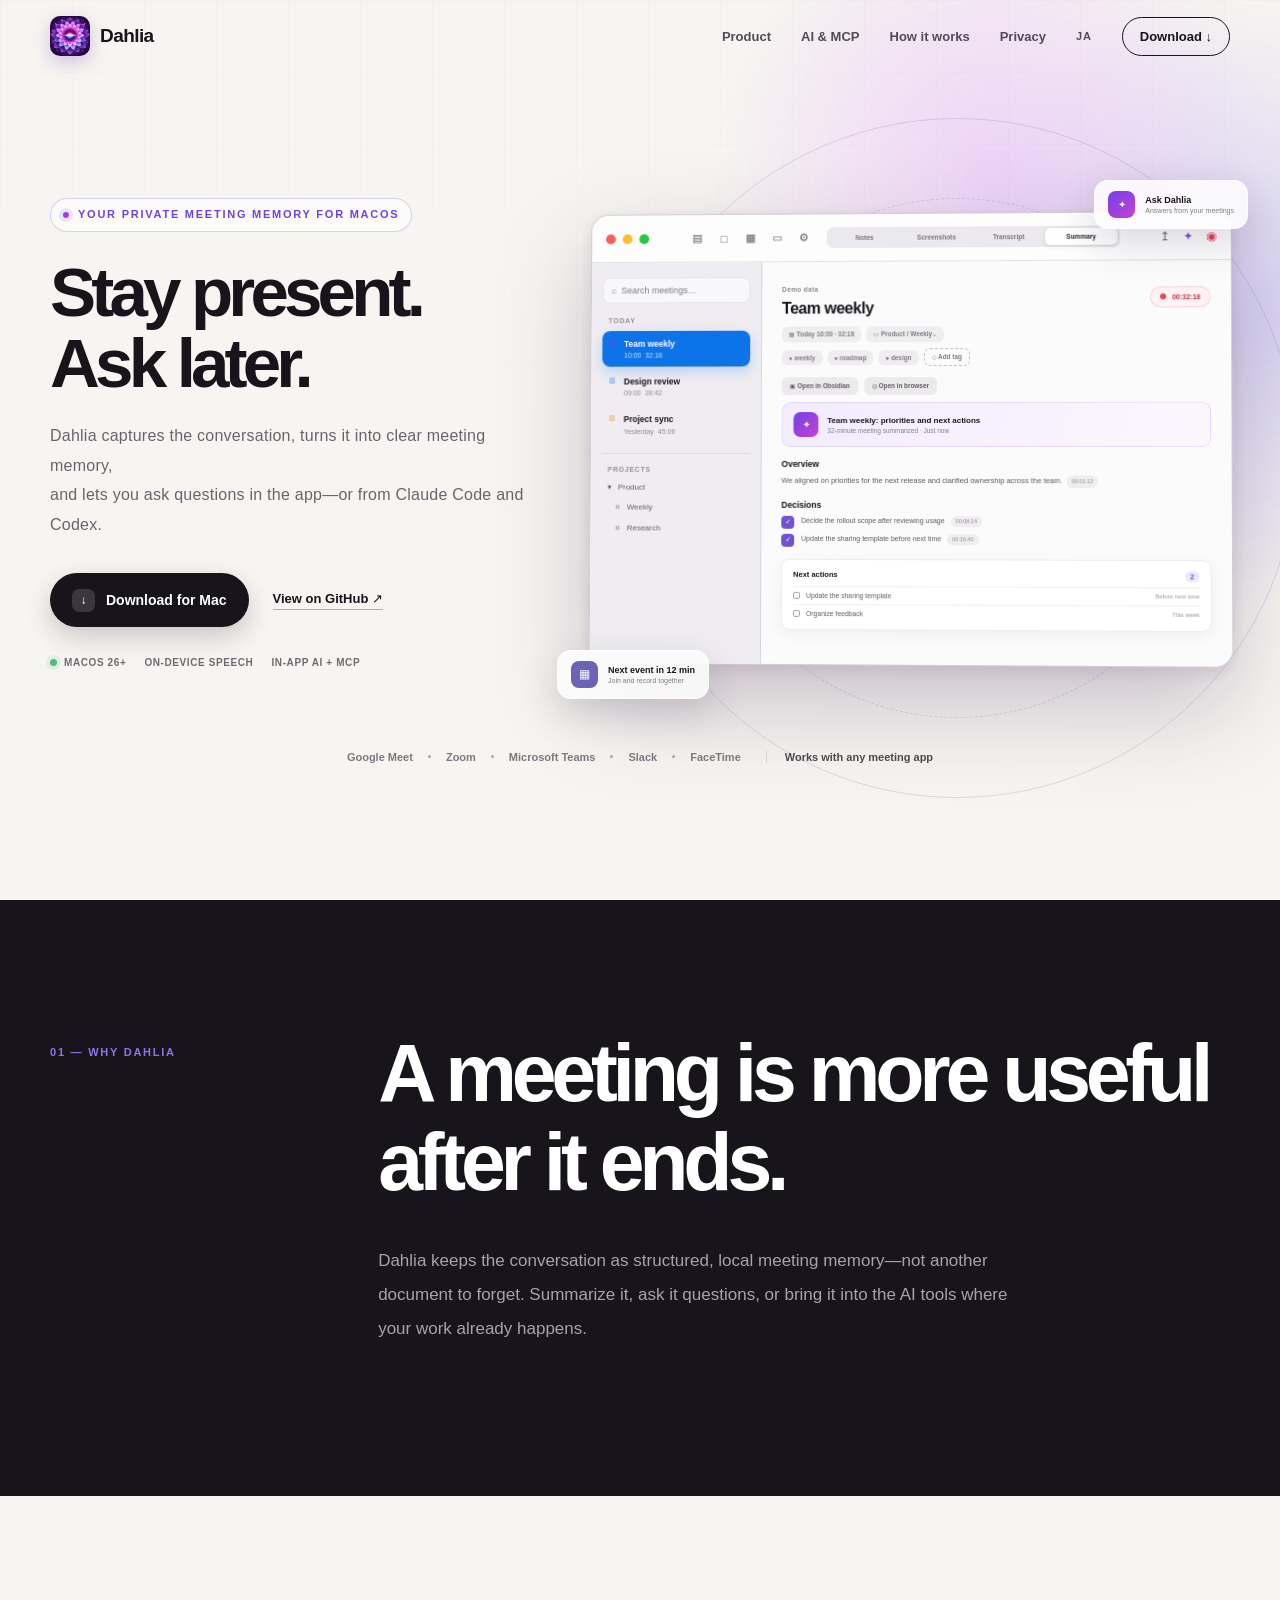
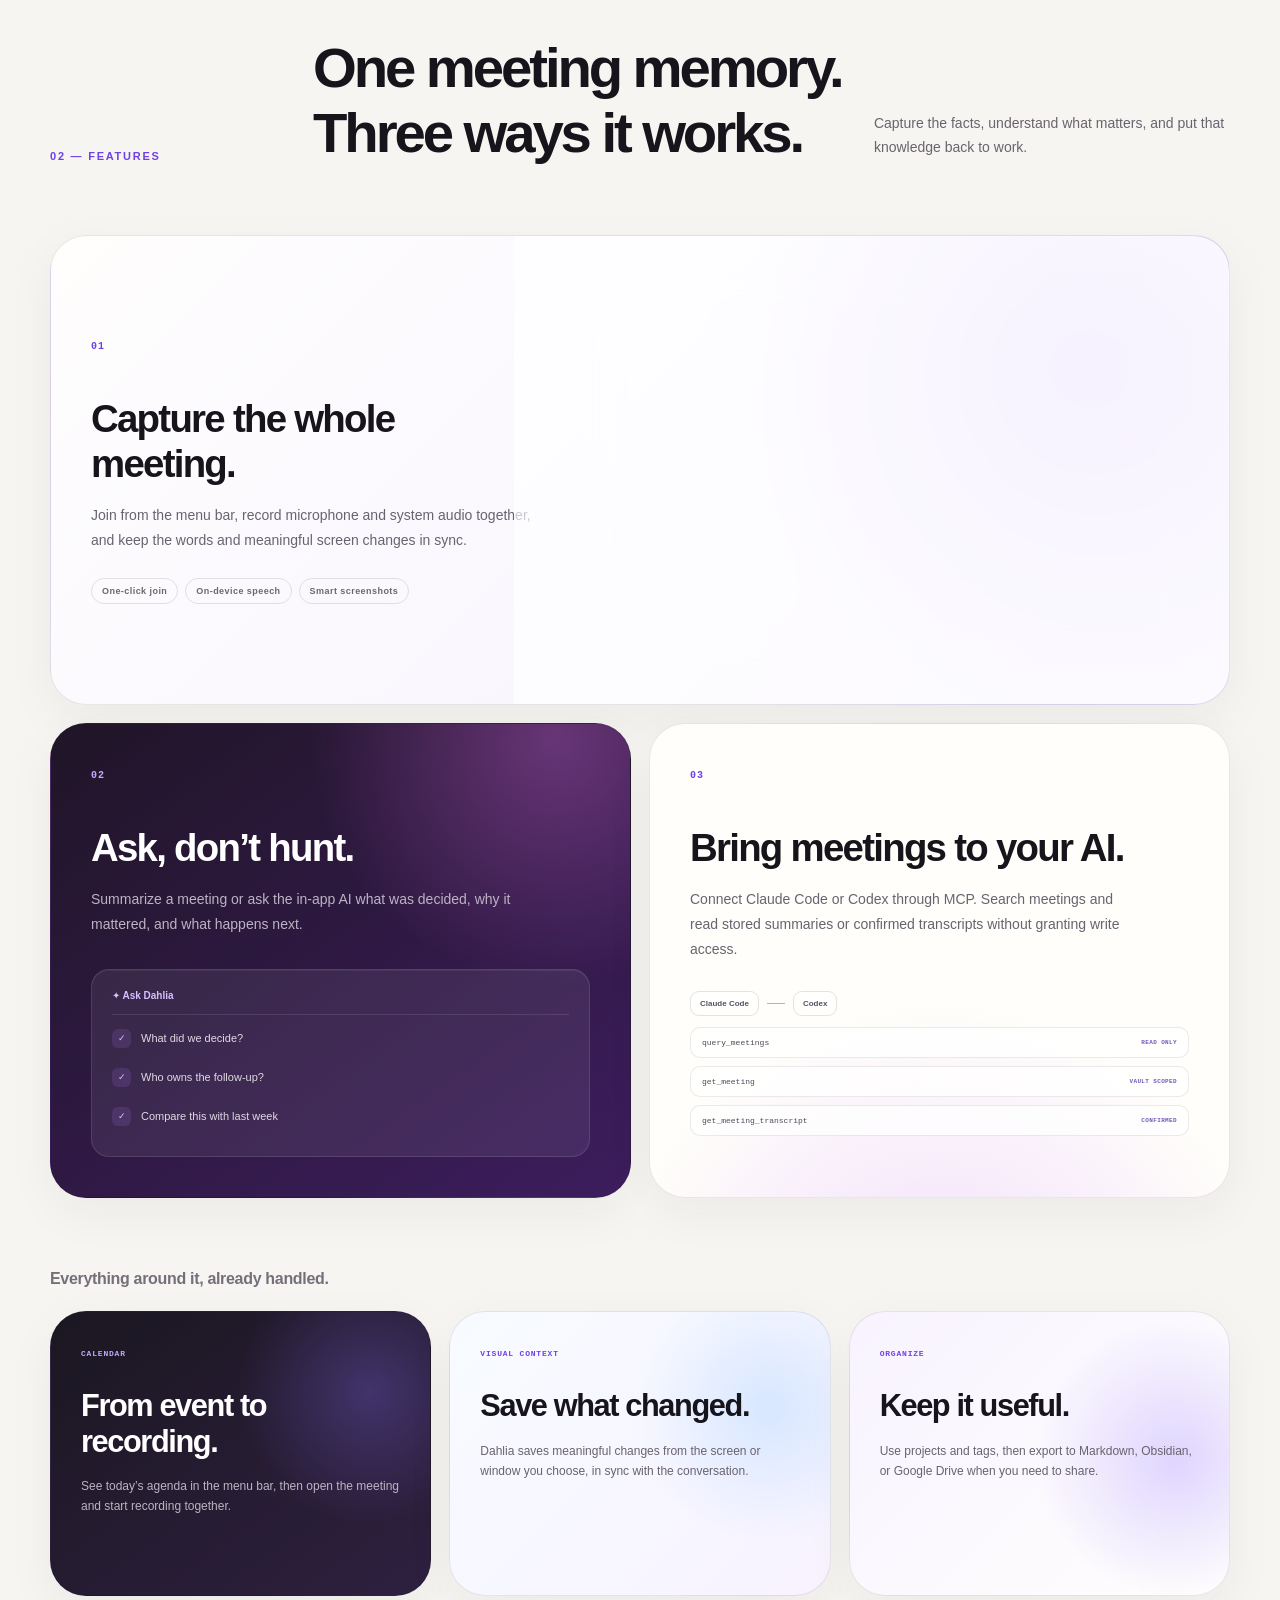
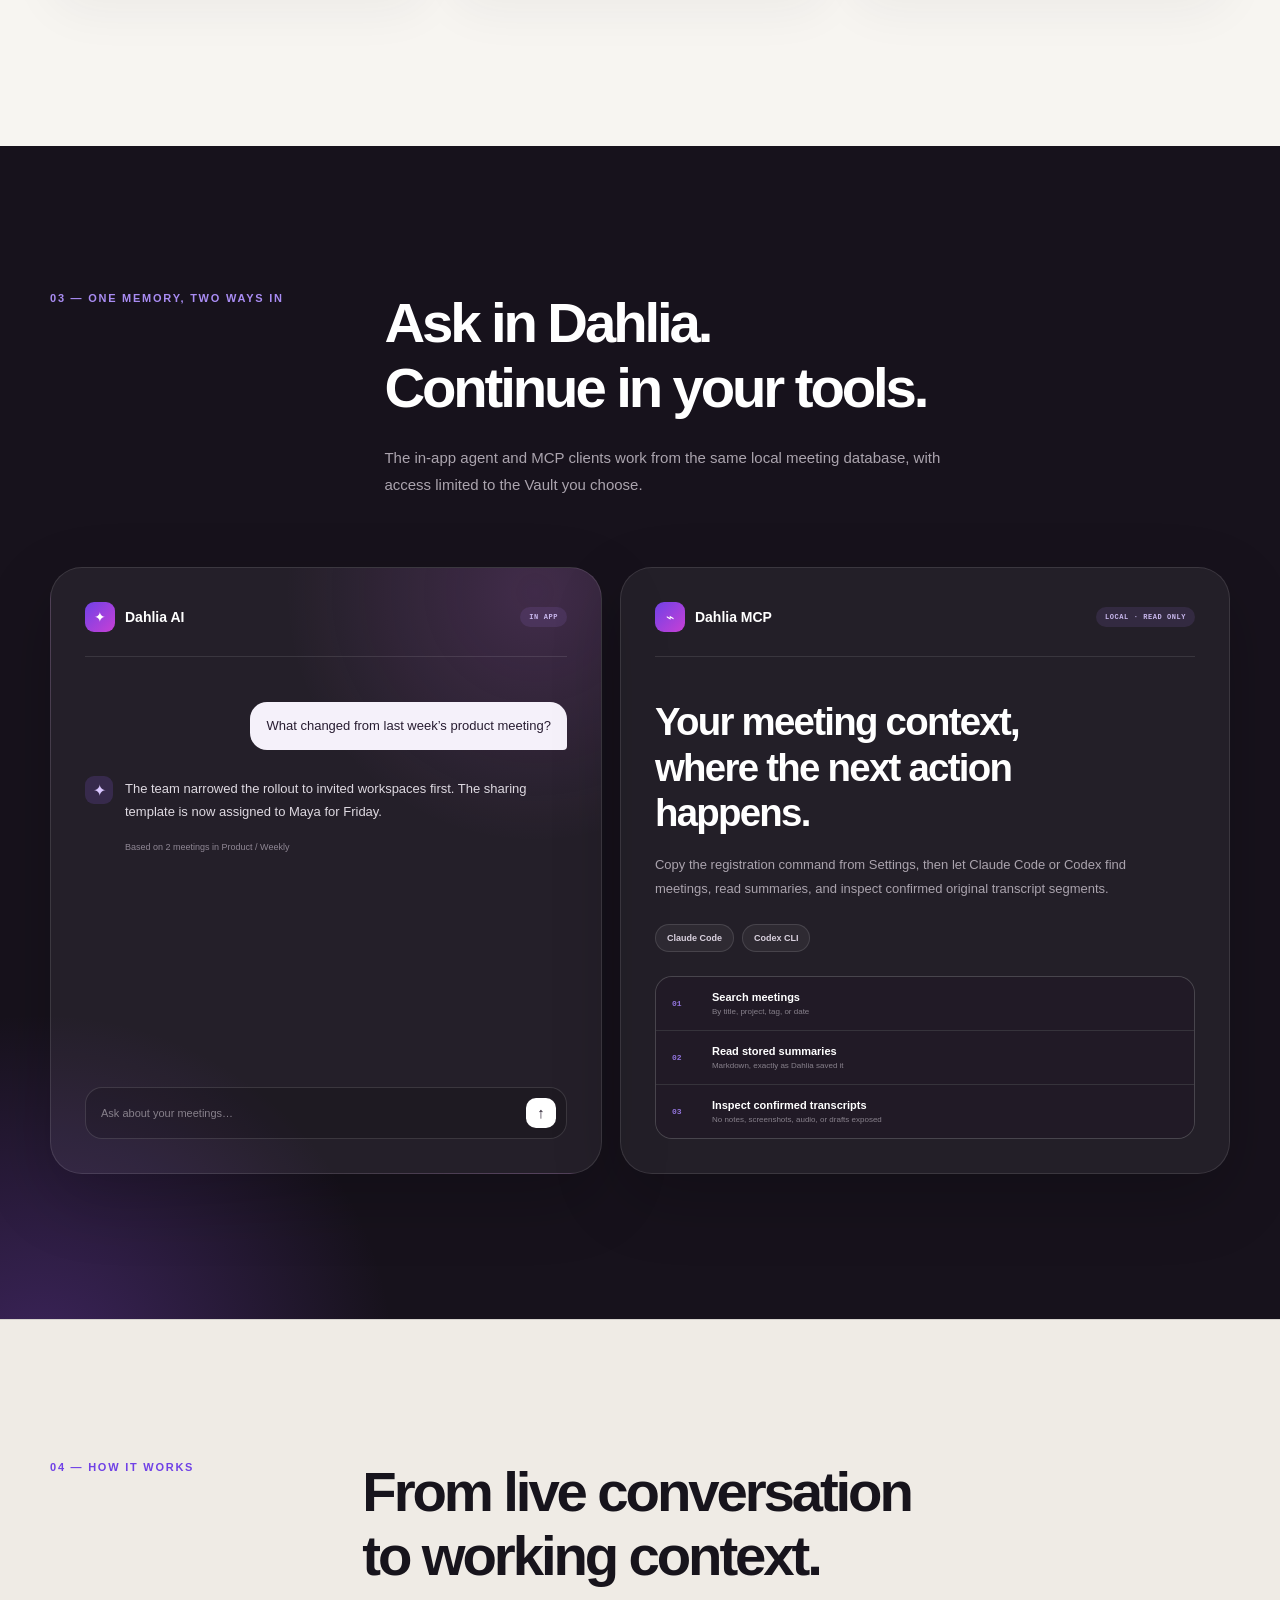
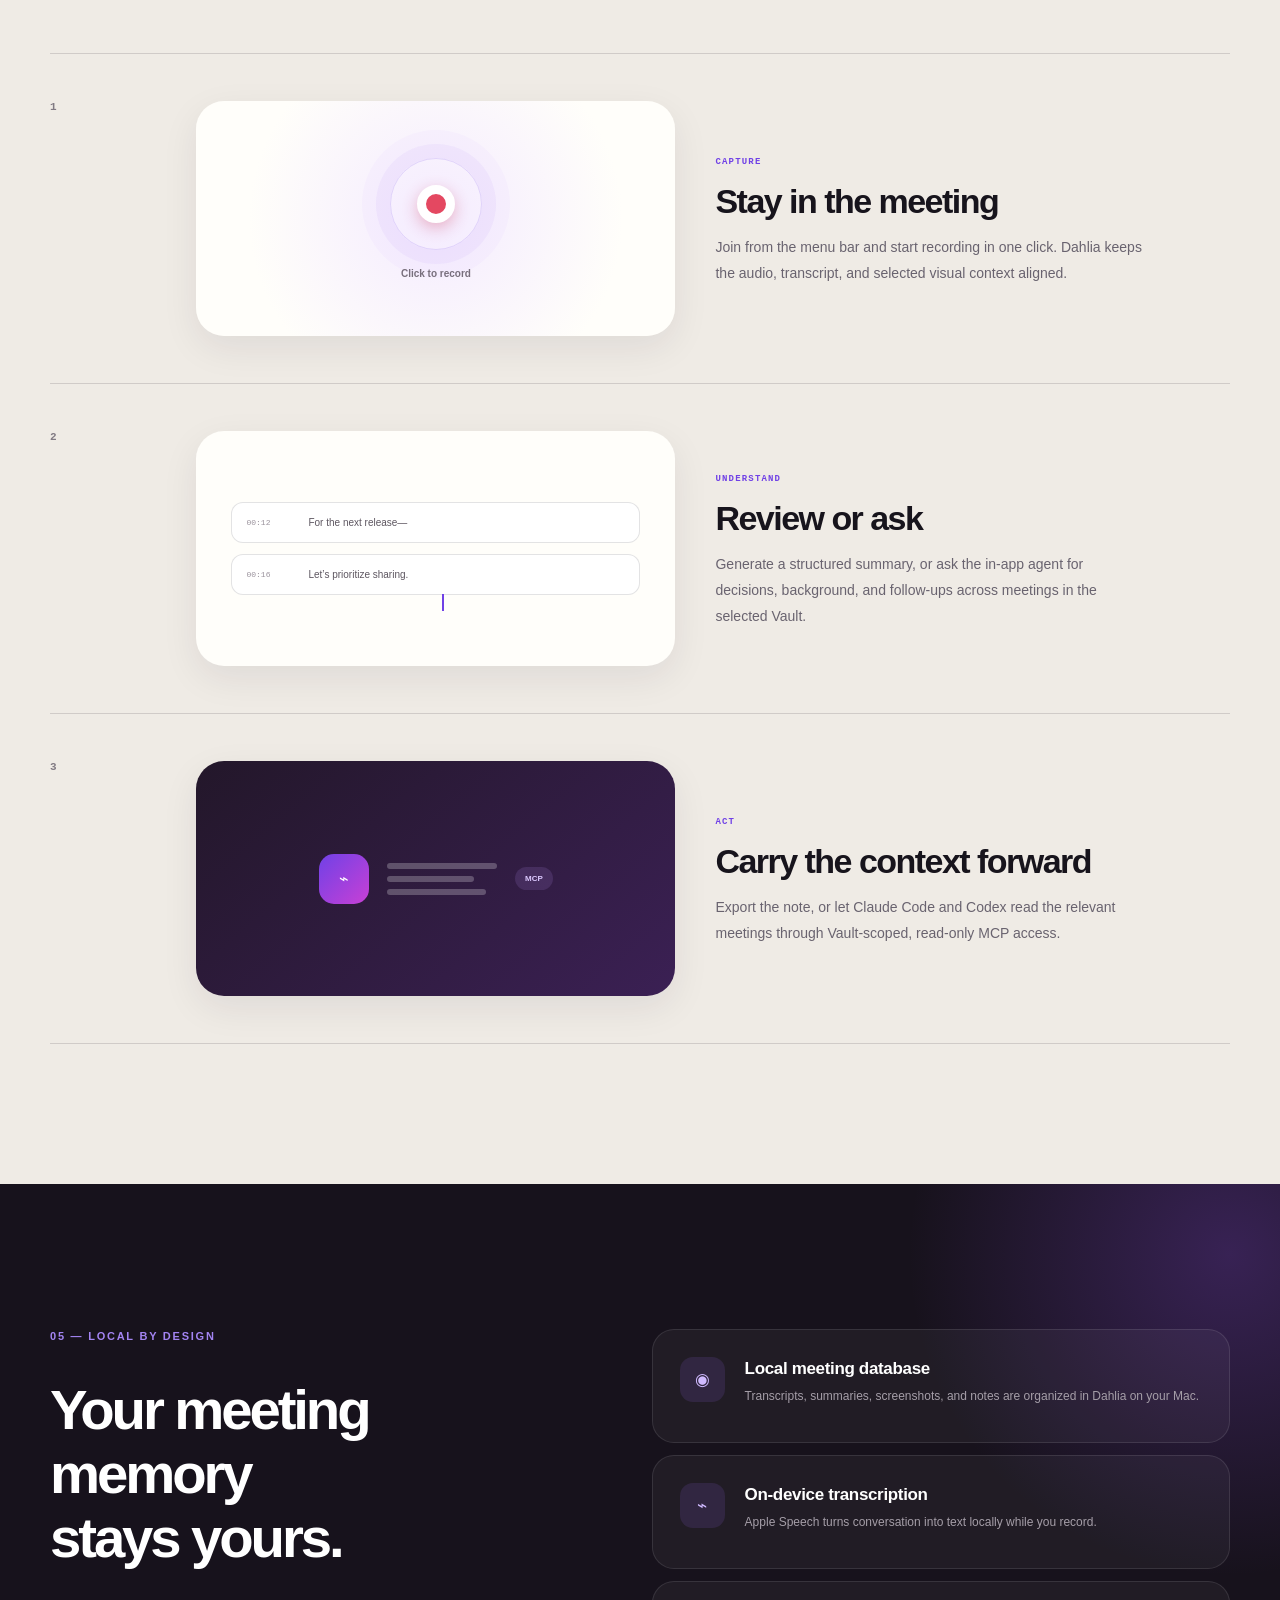
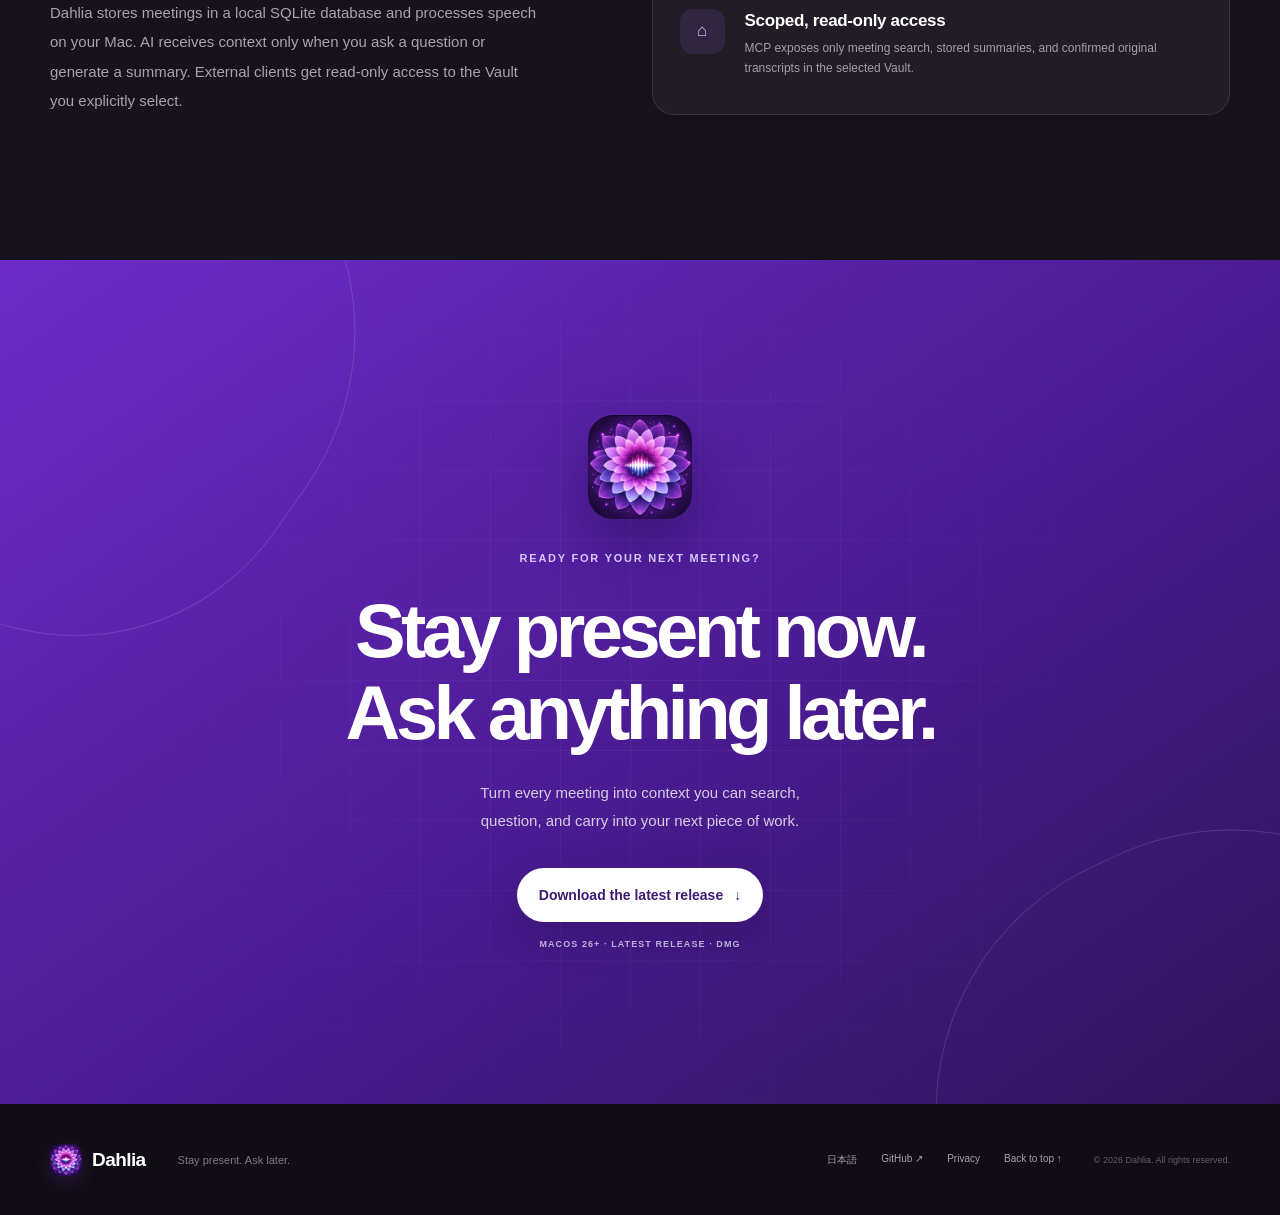
==== commit b9fbdea2: "Update Dahlia download repository" ====
--- a/index.html
+++ b/index.html
@@ -73,7 +73,7 @@
           <a class="language-link" href="ja/" lang="ja" aria-label="このページを日本語で表示">JA</a>
           <a
             class="nav-cta"
-            href="https://github.com/mats16/dahlia/releases/latest/download/Dahlia.dmg"
+            href="https://github.com/dahlia-mtg/dahlia/releases/latest/download/Dahlia.dmg"
             aria-label="Download the latest Dahlia DMG"
           >
             Download <span aria-hidden="true">↓</span>
@@ -100,13 +100,13 @@
             <div class="hero-actions reveal reveal-delay-3">
               <a
                 class="button button-primary"
-                href="https://github.com/mats16/dahlia/releases/latest/download/Dahlia.dmg"
+                href="https://github.com/dahlia-mtg/dahlia/releases/latest/download/Dahlia.dmg"
                 aria-label="Download the latest Dahlia DMG"
               >
                 <span class="button-mark" aria-hidden="true">↓</span>
                 Download for Mac
               </a>
-              <a class="text-link" href="https://github.com/mats16/dahlia" target="_blank" rel="noreferrer">View on GitHub <span aria-hidden="true">↗</span></a>
+              <a class="text-link" href="https://github.com/dahlia-mtg/dahlia" target="_blank" rel="noreferrer">View on GitHub <span aria-hidden="true">↗</span></a>
             </div>
             <div class="hero-meta reveal reveal-delay-3" aria-label="Compatibility">
               <span><i aria-hidden="true"></i> macOS 26+</span>
@@ -514,7 +514,7 @@
           <p>Turn every meeting into context you can search,<br />question, and carry into your next piece of work.</p>
           <a
             class="button button-light"
-            href="https://github.com/mats16/dahlia/releases/latest/download/Dahlia.dmg"
+            href="https://github.com/dahlia-mtg/dahlia/releases/latest/download/Dahlia.dmg"
             aria-label="Download the latest Dahlia DMG"
           >
             Download the latest release <span aria-hidden="true">↓</span>
@@ -533,7 +533,7 @@
         <p>Stay present. Ask later.</p>
         <div class="footer-links">
           <a href="ja/" lang="ja">日本語</a>
-          <a href="https://github.com/mats16/dahlia" target="_blank" rel="noreferrer">GitHub ↗</a>
+          <a href="https://github.com/dahlia-mtg/dahlia" target="_blank" rel="noreferrer">GitHub ↗</a>
           <a href="#privacy">Privacy</a>
           <a href="#top">Back to top ↑</a>
         </div>
--- a/styles.css
+++ b/styles.css
@@ -79,6 +79,39 @@
   margin-inline: auto;
 }
 
+.heading-line,
+.copy-line {
+  display: block;
+}
+
+.mobile-copy-line {
+  display: inline;
+}
+
+html[lang="ja"] :where(h1, h2, h3) {
+  text-wrap: balance;
+}
+
+html[lang="ja"] p {
+  text-wrap: pretty;
+}
+
+html[lang="ja"] .hero h1 {
+  font-size: clamp(52px, 5.1vw, 76px);
+  line-height: 1.06;
+  letter-spacing: -0.055em;
+}
+
+html[lang="ja"] .statement {
+  font-size: clamp(44px, 5.7vw, 76px);
+  line-height: 1.12;
+  letter-spacing: -0.05em;
+}
+
+html[lang="ja"] :where(.section-heading h2, .ai-heading h2, .workflow-heading h2, .privacy-copy h2) {
+  letter-spacing: -0.045em;
+}
+
 .site-header {
   position: fixed;
   inset: 0 0 auto;
@@ -265,13 +298,18 @@
   font-weight: 780;
 }
 
-.hero h1 span {
+.hero h1 .hero-accent {
   display: inline-block;
   margin-inline: 0.06em;
   color: transparent;
   background: linear-gradient(135deg, var(--violet) 15%, var(--magenta) 85%);
   -webkit-background-clip: text;
   background-clip: text;
+}
+
+.hero h1 > .heading-line,
+.statement > .heading-line {
+  white-space: nowrap;
 }
 
 .hero-lead {
@@ -1061,7 +1099,7 @@
   letter-spacing: -0.065em;
 }
 
-.statement span {
+.statement .statement-muted {
   color: #8a7f90;
 }
 
@@ -2429,6 +2467,7 @@
   .nav-toggle[aria-expanded="true"] span { background: white; }
   .hero { padding: 115px 0 36px; }
   .hero h1 { font-size: clamp(49px, 13vw, 70px); }
+  html[lang="ja"] .hero h1 { font-size: clamp(49px, 13vw, 70px); }
   .hero-lead { font-size: 14px; }
   .desktop-break { display: none; }
   .product-stage { width: 100%; margin-top: 10px; padding-bottom: 30px; }
@@ -2458,6 +2497,7 @@
 }
 
 @media (max-width: 600px) {
+  .mobile-copy-line { display: block; }
   .hero-actions { align-items: flex-start; flex-direction: column; gap: 18px; }
   .hero-meta { max-width: 320px; }
   .product-stage { width: 128%; margin-left: -14%; padding-top: 45px; }
@@ -2479,6 +2519,7 @@
   .sidebar-projects { display: none; }
   .proof-strip { gap: 9px; padding-top: 16px; font-size: 9px; }
   .statement { font-size: 43px; }
+  html[lang="ja"] .statement { font-size: 43px; }
   .bento-grid { grid-template-columns: 1fr; }
   .feature-card, .feature-card-wide, .feature-support { grid-column: auto; }
   .feature-card { min-height: 420px; border-radius: 27px; }
